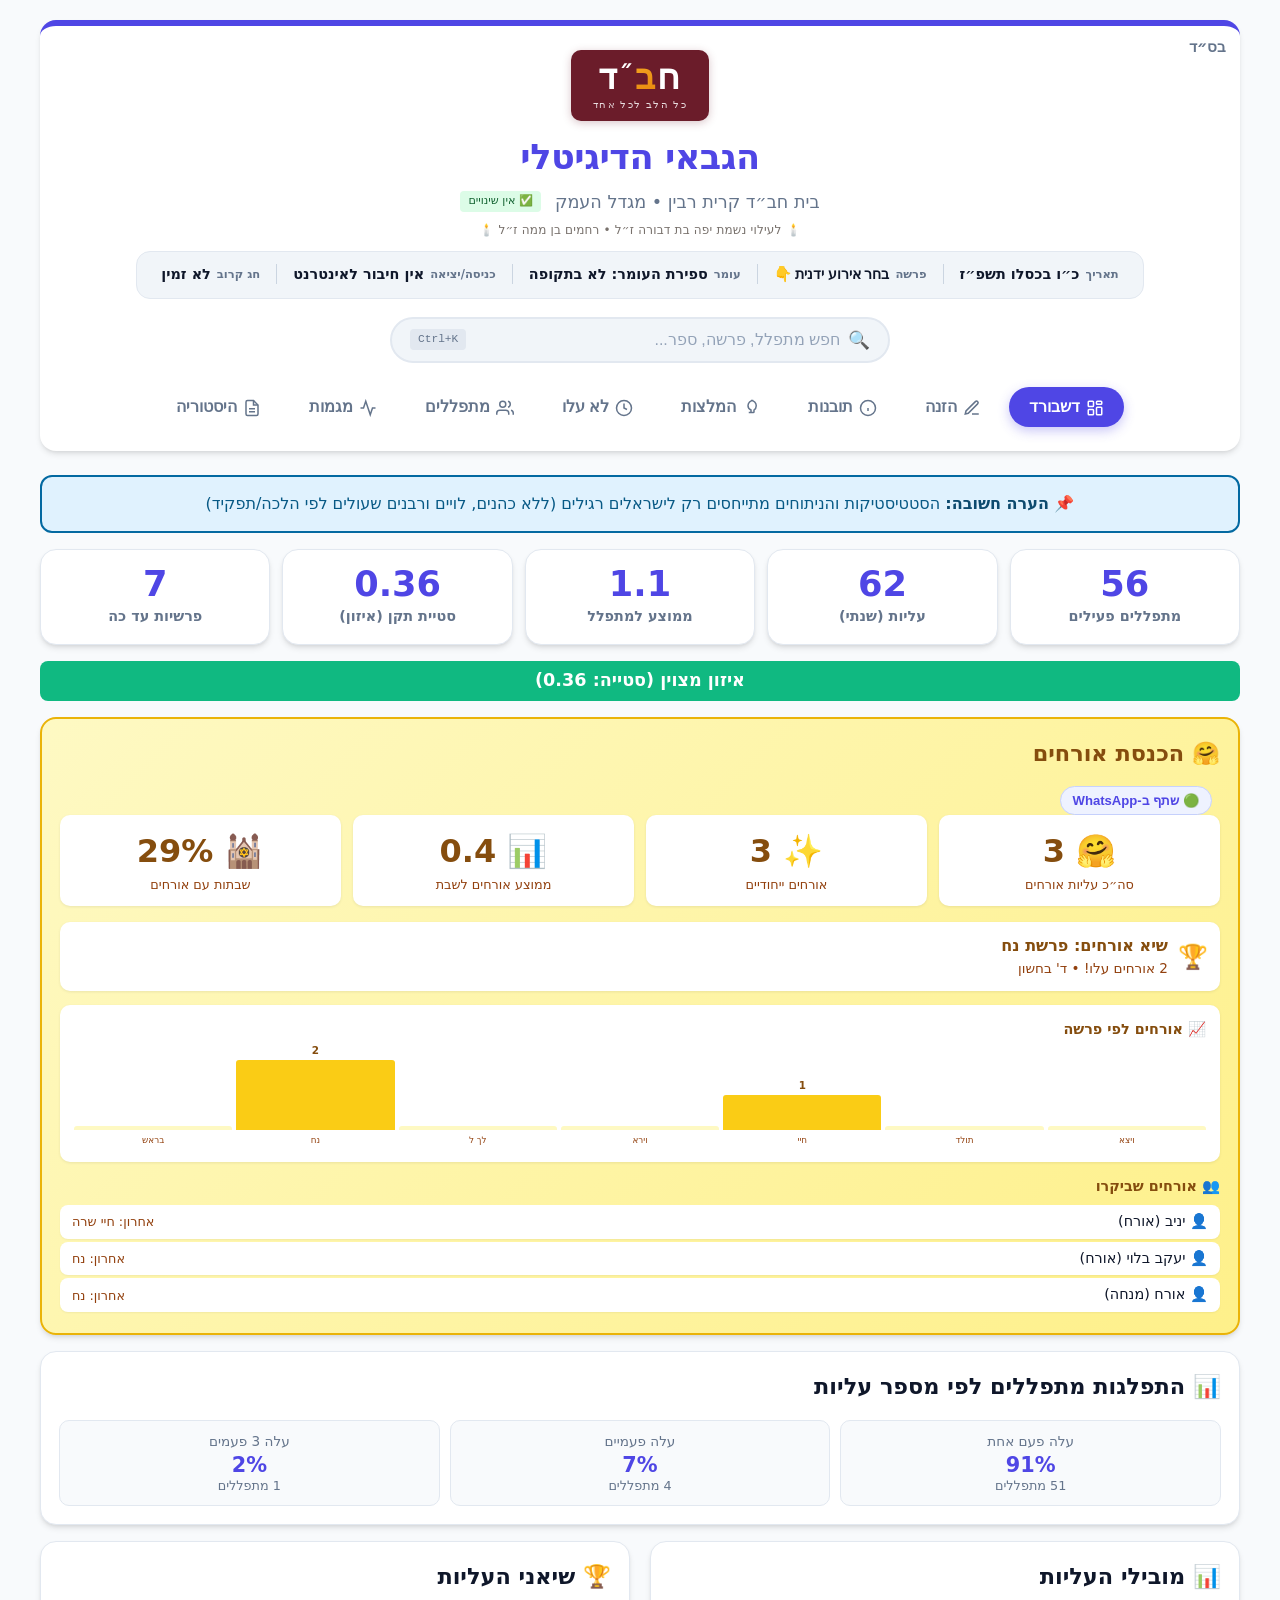
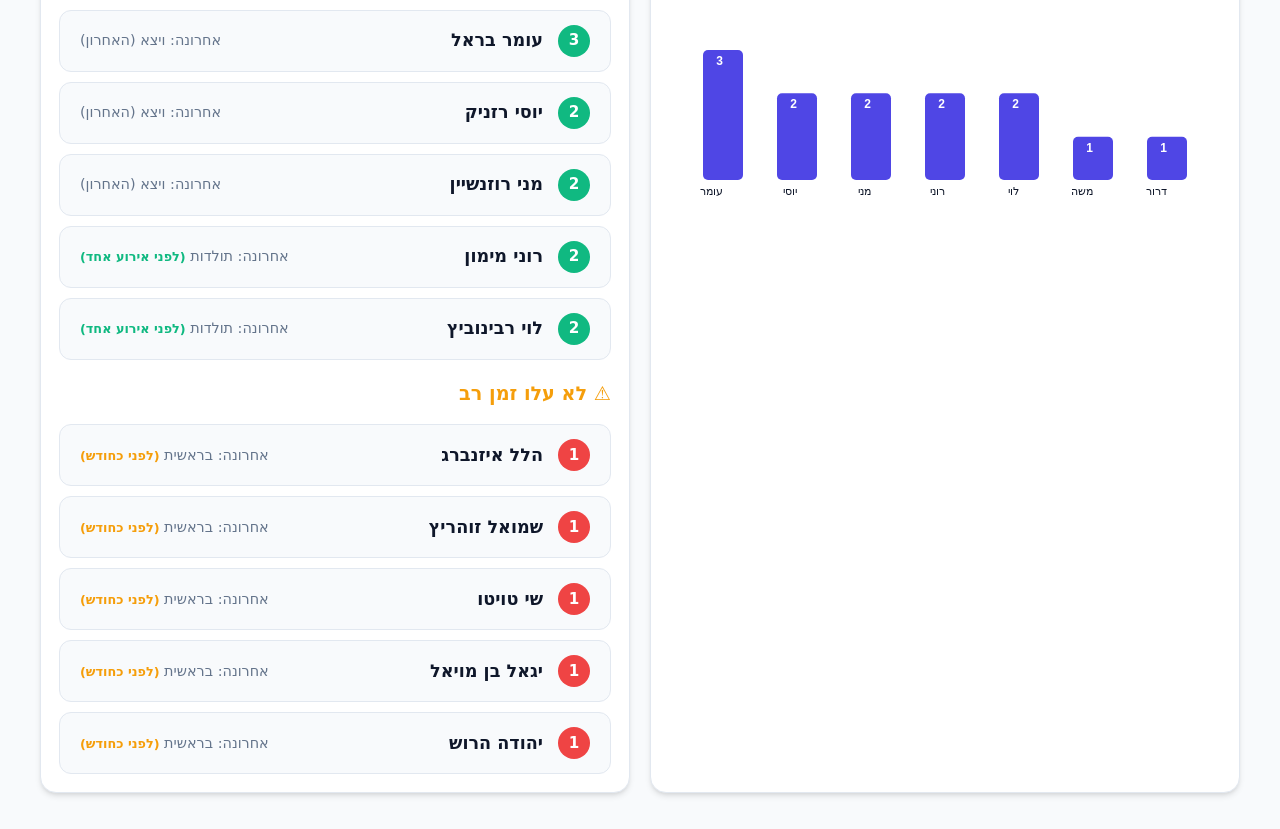
==== Aliyot-Pro-CHABAD_Pro_DIGI_cloudflare_ready.html @ 84e54858 "fix: wrong event type inference defaulting to yom_tov inferEventTypeFromLabel() was returning 'yom_t" ====
<!DOCTYPE html>
<html lang="he" dir="rtl">
<head>
  <meta charset="UTF-8">
  <meta name="viewport" content="width=device-width, initial-scale=1.0">
  <title>הגבאי הדיגיטלי AI - המערכת המלאה</title>
  <style>
    /* =========================================
       1. עיצוב מתקדם (CSS Variables)
       ========================================= */
    :root {
      --primary: #4f46e5;
      --primary-hover: #4338ca;
      --bg-body: #f8fafc;
      --bg-card: #ffffff;
      --text-main: #0f172a;
      --text-muted: #64748b;
      --border: #e2e8f0;
      --shadow: 0 4px 6px -1px rgb(0 0 0 / 0.1), 0 2px 4px -2px rgb(0 0 0 / 0.1);
      --radius: 16px;
      --success: #10b981;
      --warning: #f59e0b;
      --danger: #ef4444;
    }
    * { margin: 0; padding: 0; box-sizing: border-box; }
    body {
      font-family: 'Segoe UI', system-ui, -apple-system, sans-serif;
      background: var(--bg-body);
      color: var(--text-main);
      padding: 20px;
      line-height: 1.5;
    }
    .container { max-width: 1200px; margin: 0 auto; }
    /* Chabad Logo */
    .chabad-logo {
      display: inline-flex;
      flex-direction: column;
      align-items: center;
      background: #6b1c2a;
      padding: 10px 22px 8px;
      border-radius: 10px;
      margin-bottom: 10px;
      position: relative;
      box-shadow: 0 2px 8px rgba(107,28,42,0.25);
    }
    .chabad-text {
      font-family: 'Frank Ruhl Libre', 'David', 'SBL Hebrew', serif;
      font-size: 2.2rem;
      font-weight: 900;
      line-height: 1;
      letter-spacing: 2px;
      color: white;
      display: flex;
      align-items: baseline;
    }
    .chabad-bet {
      background: linear-gradient(160deg, #f5a623 0%, #e8880c 100%);
      -webkit-background-clip: text;
      -webkit-text-fill-color: transparent;
      background-clip: text;
    }
    .chabad-quote {
      font-size: 1.2rem;
      color: white;
      margin: 0 1px;
      align-self: flex-start;
      position: relative;
      top: -2px;
    }
    .chabad-slogan {
      font-family: 'Frank Ruhl Libre', 'David', 'SBL Hebrew', serif;
      font-size: 0.65rem;
      color: rgba(255,255,255,0.85);
      letter-spacing: 1.5px;
      margin-top: 2px;
    }
    /* Header */
    header {
      background: var(--bg-card);
      border-radius: var(--radius);
      padding: 24px;
      margin-bottom: 24px;
      box-shadow: var(--shadow);
      border-top: 6px solid var(--primary);
      text-align: center;
    }
    .brand-title {
      font-size: 2.2rem;
      font-weight: 800;
      color: var(--primary);
      margin-bottom: 5px;
      letter-spacing: -0.5px;
    }
    .brand-subtitle {
      color: var(--text-muted);
      font-size: 1.1rem;
      display: flex;
      align-items: center;
      justify-content: center;
      gap: 8px;
    }
    .ai-badge {
      background: linear-gradient(135deg, #667eea 0%, #764ba2 100%);
      color: white;
      padding: 4px 12px;
      border-radius: 20px;
      font-size: 0.85rem;
      font-weight: 600;
      display: inline-flex;
      align-items: center;
      gap: 4px;
    }
    /* Zmanim Bar */
    .zmanim-bar {
      display: inline-flex;
      flex-wrap: wrap;
      justify-content: center;
      gap: 16px;
      background: #f1f5f9;
      padding: 12px 24px;
      border-radius: 14px;
      border: 1px solid var(--border);
      font-weight: 600;
      margin-top: 12px;
      font-size: 0.9rem;
    }
    .zman-item { display: flex; align-items: center; gap: 6px; }
    .zman-label { color: var(--text-muted); font-size: 0.72rem; font-weight: 700; }
    .zman-sep { width: 1px; height: 20px; background: #cbd5e1; flex-shrink: 0; }
    /* Navigation Tabs */
    .tabs {
      display: flex;
      justify-content: center;
      gap: 8px;
      margin-top: 24px;
      flex-wrap: wrap;
      role: "tablist";
    }
    .tab-btn {
      background: transparent;
      border: none;
      padding: 10px 20px;
      border-radius: 50px;
      font-size: 1rem;
      font-weight: 600;
      color: var(--text-muted);
      cursor: pointer;
      transition: all 0.2s;
    }
    .tab-icon-svg { width: 18px; height: 18px; display: inline-block; vertical-align: middle; margin-left: 6px; stroke: currentColor; }
    .tab-label { }
    .tab-btn:hover, .tab-btn:focus { background: #eef2ff; color: var(--primary); outline: none; }
    .tab-btn[aria-selected="true"] {
      background: var(--primary);
      color: white;
      box-shadow: 0 4px 12px rgba(79, 70, 229, 0.3);
    }
    .tab-share-btn {
      margin-right: 8px;
      background: #eef2ff;
      color: var(--primary);
      border: 1px solid #c7d2fe;
      border-radius: 999px;
      padding: 6px 12px;
      font-size: 0.82rem;
      font-weight: 700;
      cursor: pointer;
      transition: all 0.2s;
      white-space: nowrap;
    }
    .tab-share-btn:hover { background: #dbeafe; border-color: #93c5fd; }
    /* Main Content Area */
    .tab-panel { display: none; animation: fadeIn 0.3s ease-out; }
    .tab-panel.active { display: block; }
    .card {
      background: var(--bg-card);
      border-radius: var(--radius);
      padding: 18px;             /* קומפקטי יותר */
      box-shadow: var(--shadow);
      margin-bottom: 16px;       /* פחות רווח */
      border: 1px solid var(--border);
    }
    h2 { font-size: 1.4rem; margin-bottom: 16px; color: var(--text-main); display: flex; align-items: center; gap: 10px; }
    /* Member List Styling */
    .member-list { display: flex; flex-direction: column; gap: 10px; }
    .member-item {
      display: flex;
      justify-content: space-between;
      align-items: center;
      padding: 14px 20px;
      background: #f8fafc;
      border-radius: 12px;
      border: 1px solid var(--border);
      transition: transform 0.2s;
    }
    .member-item:hover { transform: translateX(-2px); border-color: #cbd5e1; }
    .member-right { display: flex; align-items: center; gap: 15px; }
    .member-name { font-weight: 700; font-size: 1.1rem; }
    .badge-circle {
      width: 32px; height: 32px;
      border-radius: 50%;
      display: flex; align-items: center; justify-content: center;
      color: white; font-weight: bold; font-size: 0.95rem;
      flex-shrink: 0;
    }
    .bg-green { background: var(--success); }
    .bg-orange { background: var(--warning); }
    .bg-red { background: var(--danger); }
    .member-left { font-size: 0.9rem; color: var(--text-muted); display: flex; gap: 10px; align-items: center; }
    /* Stats Grid */
    .stats-grid {
      display: grid;
      grid-template-columns: repeat(auto-fit, minmax(200px, 1fr));
      gap: 12px;                 /* קטן יותר */
      margin-bottom: 16px;       /* קטן יותר */
    }
    .stat-box { background: white; padding: 16px; border-radius: var(--radius); text-align: center; border: 1px solid var(--border); box-shadow: var(--shadow); }
    .stat-number { font-size: 2.2rem; font-weight: 800; color: var(--primary); line-height: 1; margin-bottom: 5px; }
    .stat-label { color: var(--text-muted); font-weight: 600; font-size: 0.9rem; }
    /* Balance Bar */
    .balance-bar {
      height: 40px;
      border-radius: 8px;
      display: flex;
      align-items: center;
      justify-content: center;
      font-weight: bold;
      font-size: 1.1rem;
      color: white;
      margin-bottom: 16px;
    }
    .balance-good { background: var(--success); }
    .balance-medium { background: var(--warning); }
    .balance-bad { background: var(--danger); }

    /* התפלגות מספר עליות */
    .distribution-row {
      display: flex;
      gap: 10px;
      flex-wrap: wrap;
      justify-content: space-between;
    }
    .dist-item {
      flex: 1 1 120px;
      min-width: 120px;
      background: #f8fafc;
      border-radius: 10px;
      border: 1px solid var(--border);
      padding: 10px 12px;
      text-align: center;
    }
    .dist-label {
      font-size: 0.85rem;
      color: var(--text-muted);
      margin-bottom: 4px;
    }
    .dist-value {
      font-size: 1.3rem;
      font-weight: 800;
      color: var(--primary);
      line-height: 1;
    }
    .dist-percent {
      font-size: 0.8rem;
      color: var(--text-muted);
    }

    /* AI Insights Card */
    .insights-card {
      background: linear-gradient(135deg, #f0f9ff 0%, #e0f2fe 100%);
      border: 2px solid #0ea5e9;
      border-radius: var(--radius);
      padding: 20px;
      margin-bottom: 20px;
    }
    .insights-card h3 {
      color: #0c4a6e;
      font-size: 1.2rem;
      margin-bottom: 15px;
      display: flex;
      align-items: center;
      gap: 8px;
    }
    .insight-item {
      background: white;
      padding: 12px 16px;
      border-radius: 8px;
      margin-bottom: 10px;
      border-right: 4px solid #0ea5e9;
      font-size: 0.95rem;
      line-height: 1.6;
    }
    .insight-item strong {
      color: var(--primary);
    }
    .book-stats {
      display: grid;
      grid-template-columns: repeat(auto-fit, minmax(200px, 1fr));
      gap: 12px;
      margin-top: 15px;
    }
    .book-item {
      background: white;
      padding: 12px;
      border-radius: 8px;
      border-right: 3px solid var(--primary);
    }
    .book-name {
      font-weight: 700;
      color: var(--primary);
      margin-bottom: 5px;
    }
    /* Chart Canvas */
    .chart-container {
      width: 100%;
      height: 200px;             /* היה 250px */
      position: relative;
      margin-top: 10px;          /* היה 20px */
    }
    canvas { width: 100% !important; height: 100% !important; }
    /* Forms & Buttons */
    .form-group { margin-bottom: 16px; }
    .form-control { width: 100%; padding: 12px; border: 2px solid var(--border); border-radius: 12px; font-size: 1rem; transition: border-color 0.2s; }
    .form-control:focus { outline: none; border-color: var(--primary); }

    /* שורה של עליות – שם העולה + הערה + כפתור מחיקה */
    .aliyah-row {
      display: flex;
      gap: 10px;
      align-items: center;
      margin-bottom: 10px;
    }
    .aliyah-row .form-control {
      width: auto;
    }
    .aliyah-row input[name="aliyahName"] {
      flex: 1 1 auto;
    }
    .aliyah-row input[name="aliyahNote"] {
      flex: 0 0 35%;
      max-width: 35%;
    }
    .aliyah-row .btn-danger {
      flex: 0 0 auto;
      white-space: nowrap;
    }
    .aliyah-row .sale-toggle {
      flex: 0 0 auto;
      padding: 4px 10px;
      border-radius: 8px;
      border: 1px solid #d1d5db;
      background: #f9fafb;
      color: #6b7280;
      font-size: 0.8rem;
      font-weight: 600;
      cursor: pointer;
      transition: all 0.15s;
      white-space: nowrap;
    }
    .aliyah-row .sale-toggle:hover {
      border-color: #f59e0b;
    }
    .aliyah-row .sale-toggle.active {
      background: #fef3c7;
      border-color: #f59e0b;
      color: #92400e;
      font-weight: 800;
    }

    /* קבוצות סינון/מיון – label + select באותה שורה */
    .filter-inline {
      display: flex;
      gap: 10px;
      align-items: center;
      flex-wrap: wrap;
    }
    .filter-inline .form-control {
      width: auto;
    }
    textarea.form-control { resize: vertical; min-height: 100px; font-family: monospace; }
    .btn { padding: 12px 24px; border-radius: 12px; border: none; font-weight: 600; cursor: pointer; font-size: 1rem; transition: filter 0.2s; display: inline-flex; align-items: center; gap: 8px; justify-content: center;}
    .btn:hover { filter: brightness(0.95); }
    .btn-primary { background: var(--primary); color: white; }
    .btn-secondary { background: #e2e8f0; color: #333; }
    .btn-success { background: #10b981; color: white; }
    .btn-danger { background: #ef4444; color: white; }
    .btn-icon-small { background: none; border: none; cursor: pointer; font-size: 1.1rem; opacity: 0.6; padding: 4px; }
    .btn-icon-small:hover { opacity: 1; transform: scale(1.1); }
    .attendance-btn { padding: 2px 8px; border-radius: 8px; border: 1px solid #e2e8f0; cursor: pointer; font-size: 0.75rem; font-weight: 600; transition: all 0.2s; }
    .att-active { background: #dcfce7; color: #166534; border-color: #86efac; }
    .att-occasional { background: #fef9c3; color: #854d0e; border-color: #fde047; }
    .att-inactive { background: #fee2e2; color: #991b1b; border-color: #fca5a5; }
    .shabbat-preview { background: linear-gradient(135deg, #eff6ff, #f5f3ff); border: 2px solid var(--primary); border-radius: 16px; padding: 20px; margin-bottom: 20px; }
    .shabbat-slot { display: flex; justify-content: space-between; align-items: center; padding: 10px 14px; margin: 6px 0; background: white; border-radius: 10px; border: 1px solid #e2e8f0; }
    .shabbat-slot:hover { border-color: var(--primary); }
    .slot-label { font-weight: 700; color: var(--primary); min-width: 70px; }
    .slot-name { flex: 1; margin: 0 12px; font-size: 1rem; }
    .slot-actions { display: flex; gap: 6px; }
    /* Layout Helpers */
    .grid-2 { display: grid; grid-template-columns: repeat(auto-fit, minmax(450px, 1fr)); gap: 20px; }
    .hidden { display: none; }
    @keyframes fadeIn { from { opacity: 0; transform: translateY(5px); } to { opacity: 1; transform: translateY(0); } }
    /* Tablet + Mobile */
    @media (max-width: 900px) {
      body { padding: 12px; }
      .container { max-width: 100%; }
      header { padding: 16px; margin-bottom: 14px; }
      .brand-title { font-size: 1.6rem; line-height: 1.2; }
      .brand-subtitle { font-size: 0.95rem; }
      .zmanim-bar { gap: 10px; padding: 10px 12px; border-radius: 14px; width: 100%; }
      .card { padding: 14px; margin-bottom: 12px; border-radius: 14px; }
      h2 { font-size: 1.15rem; gap: 6px; margin-bottom: 10px; }
      .grid-2 { grid-template-columns: 1fr; gap: 12px; }
      .book-stats { grid-template-columns: 1fr; }
      .stats-grid { grid-template-columns: repeat(2, minmax(0, 1fr)); gap: 8px; }
      .stat-box { padding: 10px 8px; border-radius: 12px; }
      .stat-number { font-size: 1.45rem; }
      .stat-label { font-size: 0.75rem; }
      .balance-bar { font-size: 0.95rem; min-height: 36px; height: auto; padding: 8px; }
      .profile-body { flex-direction: column; }
      .profile-sidebar { min-width: 100%; }
      .chart-container { height: 170px; }
    }

    /* Mobile */
    @media (max-width: 600px) {
      /* ---- Body: make room for bottom nav ---- */
      body { padding: 8px 8px 72px 8px; }

      /* ---- Header: compact ---- */
      header { padding: 12px; margin-bottom: 10px; border-top-width: 4px; }
      .chabad-logo { padding: 7px 16px 6px; margin-bottom: 6px; border-radius: 8px; }
      .chabad-text { font-size: 1.6rem; }
      .chabad-quote { font-size: 0.9rem; }
      .chabad-slogan { font-size: 0.55rem; }
      .brand-title { font-size: 1.15rem; margin-bottom: 2px; }
      .brand-subtitle { font-size: 0.8rem; flex-wrap: wrap; gap: 4px; }

      /* ---- Zmanim: wrap into mini-cards ---- */
      .zmanim-bar {
        display: flex;
        flex-wrap: wrap;
        justify-content: center;
        gap: 6px;
        padding: 8px;
        border-radius: 10px;
        font-size: 0.8rem;
        margin-top: 8px;
        width: 100%;
      }
      .zman-item {
        flex-direction: column;
        gap: 1px;
        align-items: center;
        background: white;
        border: 1px solid var(--border);
        border-radius: 8px;
        padding: 5px 10px;
        min-width: calc(33% - 6px);
        text-align: center;
      }
      .zman-label { font-size: 0.6rem; color: var(--primary); font-weight: 800; }
      .zman-sep { display: none; }

      /* ---- Global search: full width ---- */
      .global-search-wrapper { max-width: 100%; margin-top: 10px; }
      .global-search-kbd { display: none; }

      /* ---- Tabs: fixed bottom nav bar ---- */
      .tabs {
        position: fixed;
        bottom: 0;
        left: 0;
        right: 0;
        z-index: 999;
        background: var(--bg-card);
        border-top: 1px solid var(--border);
        box-shadow: 0 -2px 10px rgba(0,0,0,0.08);
        margin: 0;
        padding: 4px 2px env(safe-area-inset-bottom, 4px);
        border-radius: 0;
        display: flex;
        justify-content: space-around;
        gap: 0;
        overflow-x: auto;
        overflow-y: hidden;
        flex-wrap: nowrap;
        scrollbar-width: none;
        -ms-overflow-style: none;
      }
      .tabs::-webkit-scrollbar { display: none; }
      .tab-btn {
        flex: 1 0 0;
        min-width: 0;
        padding: 4px 2px 6px;
        font-size: inherit;
        border-radius: 0;
        display: flex;
        flex-direction: column;
        align-items: center;
        gap: 1px;
        white-space: nowrap;
        min-height: 52px;
        justify-content: center;
        line-height: 1.1;
      }
      .tab-icon-svg { width: 22px; height: 22px; margin: 0 0 2px 0; }
      .tab-label { font-size: 0.58rem; font-weight: 700; }
      .tab-btn[aria-selected="true"] {
        background: #6b1c2a;
        color: white;
        border-radius: 8px;
      }
      .tab-btn[aria-selected="true"] .tab-icon-svg { stroke: white; }

      /* ---- Cards ---- */
      .card { padding: 12px; margin-bottom: 10px; border-radius: 12px; }
      h2 { font-size: 1.05rem; }

      /* ---- Stats grid: clean 2-col ---- */
      .stats-grid { grid-template-columns: repeat(2, 1fr); gap: 6px; margin-bottom: 10px; }
      .stat-box { padding: 8px 6px; border-radius: 10px; }
      .stat-number { font-size: 1.3rem; }
      .stat-label { font-size: 0.7rem; }

      /* ---- Balance bar ---- */
      .balance-bar { font-size: 0.85rem; min-height: 32px; padding: 6px 8px; margin-bottom: 10px; }

      /* ---- Member items: stack ---- */
      .member-item {
        flex-direction: column;
        align-items: flex-start;
        gap: 8px;
        padding: 10px 12px;
      }
      .member-right, .member-left { width: 100%; gap: 8px; }
      .member-left { flex-wrap: wrap; }
      .member-name { font-size: 0.95rem; }

      /* ---- Buttons: touch-friendly ---- */
      .btn { min-height: 44px; padding: 10px 14px; font-size: 0.92rem; }
      .tab-share-btn {
        width: 100%;
        margin: 0 0 10px 0;
        min-height: 44px;
        font-size: 0.9rem;
      }

      /* ---- Entry form: stacked ---- */
      .aliyah-row {
        flex-wrap: wrap;
        gap: 6px;
      }
      .aliyah-row input[name="aliyahName"] { flex: 1 1 100%; }
      .aliyah-row input[name="aliyahNote"] { flex: 1 1 55%; max-width: none; }
      .aliyah-row .sale-toggle { flex: 0 0 auto; min-height: 38px; font-size: 0.78rem; }
      .aliyah-row .btn-danger { flex: 0 0 auto; min-height: 38px; }

      /* ---- Distribution ---- */
      .distribution-row { gap: 8px; }
      .dist-item { min-width: calc(50% - 4px); padding: 8px 9px; }

      /* ---- Insights ---- */
      .insights-card { padding: 12px; }
      .insight-item { font-size: 0.88rem; padding: 10px; }

      /* ---- Filters ---- */
      .filter-inline .form-control { width: 100%; }

      /* ---- Shabbat slots ---- */
      .shabbat-slot { flex-wrap: wrap; gap: 6px; align-items: flex-start; }
      .slot-label { min-width: 0; }
      .slot-name { margin: 0; width: 100%; }
      .slot-actions { width: 100%; justify-content: flex-end; }

      /* ---- Chart ---- */
      .chart-container { height: 150px; }

      /* ---- Profile overlay ---- */
      .profile-overlay { padding: 4px; }
      .profile-card { max-height: 95vh; border-radius: 14px 14px 0 0; }
      .profile-header { padding: 14px; border-radius: 14px 14px 0 0; }
      .profile-name { font-size: 1.15rem; }
      .profile-close { top: 10px; left: 10px; width: 36px; height: 36px; }

      /* ---- Long absent action buttons ---- */
      .la-actions-wrap { width: 100%; }
      .la-actions-wrap .btn { width: auto; }
    }

    /* =========================================
       Profile Card Modal
       ========================================= */
    .profile-overlay {
      position: fixed; inset: 0; background: rgba(0,0,0,0.5);
      z-index: 1000; display: flex; align-items: center; justify-content: center;
      padding: 20px; animation: fadeIn 0.2s ease-out;
      backdrop-filter: blur(3px);
    }
    .profile-card {
      background: var(--bg-card); border-radius: 20px; width: 100%; max-width: 700px;
      max-height: 85vh; overflow-y: auto; box-shadow: 0 25px 50px -12px rgba(0,0,0,0.25);
      animation: profileSlideIn 0.3s ease-out;
    }
    @keyframes profileSlideIn { from { opacity:0; transform:translateY(20px) scale(0.97); } to { opacity:1; transform:translateY(0) scale(1); } }
    .profile-header {
      background: linear-gradient(135deg, #4f46e5, #7c3aed);
      padding: 24px; border-radius: 20px 20px 0 0; color: white; text-align: center; position: relative;
    }
    .profile-avatar {
      width: 64px; height: 64px; border-radius: 50%; background: rgba(255,255,255,0.2);
      display: flex; align-items: center; justify-content: center;
      font-size: 1.8rem; font-weight: 800; margin: 0 auto 10px;
      border: 3px solid rgba(255,255,255,0.4);
    }
    .profile-name { font-size: 1.5rem; font-weight: 800; margin-bottom: 4px; }
    .profile-role { background: rgba(255,255,255,0.2); padding: 3px 14px; border-radius: 20px; font-size: 0.85rem; display: inline-block; }
    .profile-close {
      position: absolute; top: 14px; left: 14px; background: rgba(255,255,255,0.2);
      border: none; color: white; width: 32px; height: 32px; border-radius: 50%;
      cursor: pointer; font-size: 1.2rem; display: flex; align-items: center; justify-content: center;
    }
    .profile-close:hover { background: rgba(255,255,255,0.35); }
    .profile-body { display: flex; gap: 16px; padding: 20px; }
    .profile-sidebar { min-width: 200px; display: flex; flex-direction: column; gap: 10px; }
    .profile-main { flex: 1; display: flex; flex-direction: column; gap: 16px; }
    .profile-stat {
      background: #f8fafc; border-radius: 12px; padding: 12px 16px; text-align: center;
      border: 1px solid var(--border);
    }
    .profile-stat-num { font-size: 1.6rem; font-weight: 800; color: var(--primary); line-height: 1; }
    .profile-stat-label { font-size: 0.8rem; color: var(--text-muted); font-weight: 600; margin-top: 2px; }
    .profile-section { background: #f8fafc; border-radius: 12px; padding: 14px; border: 1px solid var(--border); }
    .profile-section-title { font-weight: 700; font-size: 0.95rem; margin-bottom: 10px; display: flex; align-items: center; gap: 6px; }
    .timeline-item {
      display: flex; align-items: center; gap: 10px; padding: 6px 0;
      border-bottom: 1px solid #eee; font-size: 0.9rem;
    }
    .timeline-item:last-child { border-bottom: none; }
    .timeline-dot {
      width: 10px; height: 10px; border-radius: 50%; flex-shrink: 0;
    }
    .timeline-parsha { font-weight: 600; flex:1; }
    .timeline-date { color: var(--text-muted); font-size: 0.8rem; }
    .timeline-type { background: #e0f2fe; color: #0369a1; padding: 1px 8px; border-radius: 4px; font-size: 0.75rem; }
    .profile-tags { display: flex; flex-wrap: wrap; gap: 6px; }
    .profile-tag {
      background: #ede9fe; color: #5b21b6; padding: 3px 10px; border-radius: 6px;
      font-size: 0.8rem; font-weight: 600;
    }
    .profile-tag-add {
      background: #f1f5f9; color: var(--text-muted); padding: 3px 10px; border-radius: 6px;
      font-size: 0.8rem; cursor: pointer; border: 1px dashed #cbd5e1;
    }
    .profile-tag-add:hover { background: #e2e8f0; }
    .profile-notes {
      width: 100%; border: 1px solid var(--border); border-radius: 8px; padding: 10px;
      font-size: 0.9rem; min-height: 60px; resize: vertical; font-family: inherit;
    }
    .profile-notes:focus { outline: none; border-color: var(--primary); }
    .profile-actions { padding: 0 20px 20px; display: flex; gap: 8px; flex-wrap: wrap; }
    .profile-fairness-bar {
      height: 8px; border-radius: 4px; background: #e2e8f0; overflow: hidden; margin-top: 6px;
    }
    .profile-fairness-fill { height: 100%; border-radius: 4px; transition: width 0.5s ease; }
    .clickable-name { cursor: pointer; transition: color 0.15s; }
    .clickable-name:hover { color: var(--primary); text-decoration: underline; }

    /* =========================================
       Trends / Heatmap
       ========================================= */
    .heatmap-table { border-collapse: collapse; font-size: 0.7rem; direction: rtl; }
    .heatmap-table th, .heatmap-table td { padding: 3px 5px; text-align: center; white-space: nowrap; }
    .heatmap-table th { position: sticky; top: 0; background: white; font-weight: 600; z-index: 1; }
    .heatmap-table th.name-col { position: sticky; right: 0; background: white; z-index: 2; text-align: right; }
    .heatmap-table td.name-col { position: sticky; right: 0; background: white; z-index: 1; text-align: right; font-weight: 600; font-size: 0.75rem; }
    .hm-cell { width: 24px; height: 24px; border-radius: 4px; display: inline-block; }
    .alert-item { background: white; padding: 12px 16px; border-radius: 10px; margin-bottom: 8px; border-right: 4px solid; display: flex; align-items: center; gap: 10px; }
    .alert-warn { border-color: #f59e0b; background: #fffbeb; }
    .alert-info { border-color: #3b82f6; background: #eff6ff; }
    .alert-good { border-color: #10b981; background: #ecfdf5; }
    .alert-danger { border-color: #ef4444; background: #fef2f2; }
    .streak-item { display: flex; justify-content: space-between; align-items: center; padding: 8px 14px; margin-bottom: 6px; background: #fff7ed; border-radius: 8px; border: 1px solid #fed7aa; }

    /* =========================================
       Global Search
       ========================================= */
    .global-search-wrapper { position: relative; max-width: 500px; margin: 18px auto 0; }
    .global-search-box {
      display: flex; align-items: center; background: #f1f5f9;
      border: 2px solid var(--border); border-radius: 50px; padding: 8px 18px;
      transition: all 0.2s; gap: 8px;
    }
    .global-search-box:focus-within { border-color: var(--primary); background: white; box-shadow: 0 0 0 3px rgba(79,70,229,0.1); }
    .global-search-icon { font-size: 1.1rem; flex-shrink: 0; }
    .global-search-input {
      border: none; background: transparent; flex: 1; font-size: 1rem;
      outline: none; color: var(--text-main); min-width: 0;
    }
    .global-search-input::placeholder { color: #94a3b8; }
    .global-search-kbd {
      background: #e2e8f0; color: #64748b; padding: 2px 8px; border-radius: 4px;
      font-size: 0.7rem; font-family: monospace; flex-shrink: 0;
    }
    .global-search-clear {
      background: none; border: none; cursor: pointer; font-size: 1rem; color: #94a3b8;
      padding: 2px 6px; flex-shrink: 0;
    }
    .global-search-clear:hover { color: var(--text-main); }
    .global-search-results {
      position: absolute; top: calc(100% + 6px); right: 0; left: 0;
      background: white; border-radius: 16px; box-shadow: 0 20px 40px rgba(0,0,0,0.15);
      border: 1px solid var(--border); max-height: 400px; overflow-y: auto; z-index: 500;
      padding: 8px;
    }
    .gsr-category { padding: 4px 12px; font-size: 0.75rem; font-weight: 700; color: var(--text-muted); text-transform: uppercase; letter-spacing: 0.5px; }
    .gsr-item {
      display: flex; align-items: center; gap: 10px; padding: 10px 14px;
      border-radius: 10px; cursor: pointer; transition: background 0.15s;
    }
    .gsr-item:hover, .gsr-item.gsr-active { background: #f1f5f9; }
    .gsr-icon { font-size: 1.2rem; flex-shrink: 0; width: 28px; text-align: center; }
    .gsr-text { flex: 1; font-size: 0.95rem; font-weight: 500; }
    .gsr-sub { font-size: 0.8rem; color: var(--text-muted); }
    .gsr-badge { background: #e0f2fe; color: #0369a1; padding: 2px 8px; border-radius: 4px; font-size: 0.75rem; font-weight: 600; }
    .gsr-empty { text-align: center; padding: 20px; color: var(--text-muted); font-size: 0.9rem; }

    /* =========================================
       Backup Indicator
       ========================================= */
    .backup-indicator {
      display: inline-flex; align-items: center; gap: 4px;
      font-size: 0.7rem; padding: 2px 8px; border-radius: 4px;
      margin-right: 6px; cursor: pointer; transition: all 0.3s;
    }
    .backup-saved { background: #dcfce7; color: #166534; }
    .backup-unsaved { background: #fef2f2; color: #991b1b; animation: backupPulse 2s ease-in-out infinite; }
    @keyframes backupPulse { 0%, 100% { opacity: 1; } 50% { opacity: 0.6; } }
  </style>
</head>
<body>
  <div class="container">
    <header style="position:relative;">
      <div style="position:absolute; top:10px; right:14px; font-family:'SBL Hebrew','David',serif; font-size:0.95rem; font-weight:700; color:var(--text-muted);">בס״ד</div>
      <div class="chabad-logo" aria-label="חב״ד — כל הלב לכל אחד">
        <span class="chabad-text"><span class="chabad-het">ח</span><span class="chabad-bet">ב</span><span class="chabad-quote">״</span><span class="chabad-dalet">ד</span></span>
        <span class="chabad-slogan">כל הלב לכל אחד</span>
      </div>
      <div class="brand-title">הגבאי הדיגיטלי</div>
      <div class="brand-subtitle">
        בית חב״ד קרית רבין • מגדל העמק
        <span id="backupIndicator" class="backup-indicator" title="סטטוס גיבוי"></span>
      </div>
      <div style="margin-top:6px; font-size:0.75rem; color:#78716c; font-weight:500; letter-spacing:0.2px;">
        🕯️ לעילוי נשמת יפה בת דבורה ז״ל • רחמים בן ממה ז״ל 🕯️
      </div>
      <div class="zmanim-bar" aria-label="זמני היום">
        <div class="zman-item">
          <span class="zman-label">תאריך</span>
          <span id="hebrewDate">טוען...</span>
        </div>
        <div class="zman-sep" aria-hidden="true"></div>
        <div class="zman-item">
          <span class="zman-label">פרשה</span>
          <span id="parshaName" style="font-family:'SBL Hebrew','David',serif;">טוען...</span>
        </div>
        <div class="zman-sep" aria-hidden="true"></div>
        <div class="zman-item">
          <span class="zman-label">עומר</span>
          <span id="omerCount">טוען...</span>
        </div>
        <div class="zman-sep" aria-hidden="true"></div>
        <div class="zman-item">
          <span class="zman-label">כניסה/יציאה</span>
          <span id="shabbatTimes">טוען...</span>
        </div>
        <div class="zman-sep" aria-hidden="true"></div>
        <div class="zman-item">
          <span class="zman-label">חג קרוב</span>
          <span id="nextHoliday">טוען...</span>
        </div>
      </div>
      <!-- Global Search -->
      <div class="global-search-wrapper">
        <div class="global-search-box">
          <span class="global-search-icon">🔍</span>
          <input type="text" id="globalSearch" class="global-search-input" placeholder="חפש מתפלל, פרשה, ספר..."
                 oninput="onGlobalSearch()" onfocus="onGlobalSearch()" autocomplete="off">
          <kbd class="global-search-kbd" id="searchKbd">Ctrl+K</kbd>
          <button class="global-search-clear" id="globalSearchClear" onclick="clearGlobalSearch()" style="display:none;">✕</button>
        </div>
        <div class="global-search-results" id="globalSearchResults" style="display:none;"></div>
      </div>
      <div class="tabs" role="tablist">
        <button class="tab-btn" role="tab" aria-selected="true" tabindex="0" onclick="switchTab('dashboard')"><svg class="tab-icon-svg" viewBox="0 0 24 24" fill="none" stroke="currentColor" stroke-width="2"><rect x="3" y="3" width="7" height="7" rx="1"/><rect x="14" y="3" width="7" height="4" rx="1"/><rect x="3" y="14" width="7" height="7" rx="1"/><rect x="14" y="11" width="7" height="10" rx="1"/></svg><span class="tab-label">דשבורד</span></button>
        <button class="tab-btn" role="tab" aria-selected="false" tabindex="-1" onclick="switchTab('entry')"><svg class="tab-icon-svg" viewBox="0 0 24 24" fill="none" stroke="currentColor" stroke-width="2"><path d="M12 20h9"/><path d="M16.5 3.5a2.12 2.12 0 013 3L7 19l-4 1 1-4z"/></svg><span class="tab-label">הזנה</span></button>
        <button class="tab-btn" role="tab" aria-selected="false" tabindex="-1" onclick="switchTab('insights')"><svg class="tab-icon-svg" viewBox="0 0 24 24" fill="none" stroke="currentColor" stroke-width="2"><circle cx="12" cy="12" r="10"/><path d="M12 16v-4m0-4h.01"/></svg><span class="tab-label">תובנות</span></button>
        <button class="tab-btn" role="tab" aria-selected="false" tabindex="-1" onclick="switchTab('recommendations')"><svg class="tab-icon-svg" viewBox="0 0 24 24" fill="none" stroke="currentColor" stroke-width="2"><path d="M9 18h6m-5-8h.01M12 2a7 7 0 017 7c0 2.38-1.19 4.47-3 5.74V17a1 1 0 01-1 1h-2a1 1 0 01-1-1v-2.26C9.19 13.47 8 11.38 8 9a7 7 0 017-7h-3z"/></svg><span class="tab-label">המלצות</span></button>
        <button class="tab-btn" role="tab" aria-selected="false" tabindex="-1" onclick="switchTab('longabsent')"><svg class="tab-icon-svg" viewBox="0 0 24 24" fill="none" stroke="currentColor" stroke-width="2"><circle cx="12" cy="12" r="10"/><path d="M12 6v6l4 2"/></svg><span class="tab-label">לא עלו</span></button>
        <button class="tab-btn" role="tab" aria-selected="false" tabindex="-1" onclick="switchTab('members')"><svg class="tab-icon-svg" viewBox="0 0 24 24" fill="none" stroke="currentColor" stroke-width="2"><path d="M17 21v-2a4 4 0 00-4-4H5a4 4 0 00-4 4v2"/><circle cx="9" cy="7" r="4"/><path d="M23 21v-2a4 4 0 00-3-3.87m-4-12a4 4 0 010 7.75"/></svg><span class="tab-label">מתפללים</span></button>
        <button class="tab-btn" role="tab" aria-selected="false" tabindex="-1" onclick="switchTab('trends')"><svg class="tab-icon-svg" viewBox="0 0 24 24" fill="none" stroke="currentColor" stroke-width="2"><polyline points="22 12 18 12 15 21 9 3 6 12 2 12"/></svg><span class="tab-label">מגמות</span></button>
        <button class="tab-btn" role="tab" aria-selected="false" tabindex="-1" onclick="switchTab('history')"><svg class="tab-icon-svg" viewBox="0 0 24 24" fill="none" stroke="currentColor" stroke-width="2"><path d="M14 2H6a2 2 0 00-2 2v16a2 2 0 002 2h12a2 2 0 002-2V8z"/><polyline points="14 2 14 8 20 8"/><line x1="16" y1="13" x2="8" y2="13"/><line x1="16" y1="17" x2="8" y2="17"/></svg><span class="tab-label">היסטוריה</span></button>
      </div>
    </header>
    <main>
      <datalist id="membersDatalist"></datalist>
      <section id="dashboard" class="tab-panel active" role="tabpanel">
        <div style="background:#e0f2fe; border:2px solid #0369a1; border-radius:12px; padding:15px; margin-bottom:16px; text-align:center;">
          <strong style="color:#0c4a6e;">📌 הערה חשובה:</strong>
          <span style="color:#075985;"> הסטטיסטיקות והניתוחים מתייחסים רק לישראלים רגילים (ללא כהנים, לויים ורבנים שעולים לפי הלכה/תפקיד)</span>
        </div>

        <div class="stats-grid">
          <div class="stat-box">
            <div class="stat-number" id="statTotalMembers">0</div>
            <div class="stat-label">מתפללים פעילים</div>
          </div>
          <div class="stat-box">
            <div class="stat-number" id="statTotalAliyot">0</div>
            <div class="stat-label">עליות (שנתי)</div>
          </div>
          <div class="stat-box">
            <div class="stat-number" id="statAvg">0</div>
            <div class="stat-label">ממוצע למתפלל</div>
          </div>
          <div class="stat-box">
            <div class="stat-number" id="statStdDev">0</div>
            <div class="stat-label">סטיית תקן (איזון)</div>
          </div>
          <div class="stat-box">
            <div class="stat-number" id="statParshiyot">0</div>
            <div class="stat-label">פרשיות עד כה</div>
          </div>
        </div>

        <div id="balanceBar" class="balance-bar"></div>

        <!-- כרטיס אורחים -->
        <div class="card" id="guestCard" style="background:linear-gradient(135deg, #fef9c3, #fef08a); border:2px solid #eab308;">
          <h2 style="color:#854d0e;">🤗 הכנסת אורחים</h2>
          <div id="guestStatsContent"></div>
        </div>

        <!-- כרטיס התפלגות לפי מספר עליות -->
        <div class="card" id="distributionCard">
          <h2>📊 התפלגות מתפללים לפי מספר עליות</h2>
          <div id="distributionContent"></div>
        </div>

        <div class="grid-2">
          <div class="card">
            <h2>📊 מובילי העליות</h2>
            <div class="chart-container">
                <canvas id="aliyotChart"></canvas>
            </div>
          </div>
          <div class="card">
            <h2>🏆 שיאני העליות</h2>
            <div class="member-list" id="topMembersList"></div>
            <h2 style="margin-top:20px; font-size:1.2rem; color:var(--warning);">⚠️ לא עלו זמן רב</h2>
            <div class="member-list" id="urgentMembersList"></div>
          </div>
        </div>
      </section>

      <section id="insights" class="tab-panel" role="tabpanel">
        <div class="insights-card">
          <h3>🧠 תובנות AI - ניתוח אוטומטי</h3>
          <div id="aiInsightsList"></div>
        </div>
        <div class="card">
          <h2>📚 ניתוח לפי ספרי תורה</h2>
          <div id="bookInsights" class="book-stats"></div>
        </div>
        <div class="card">
          <h2>📈 ניתוח סטטיסטי מתקדם</h2>
          <div id="advancedStats"></div>
        </div>
      </section>

      <section id="entry" class="tab-panel" role="tabpanel">
        <div class="card">
          <h2>✍️ הזנת עליות</h2>

          <div style="margin-bottom: 20px; display:flex; justify-content:flex-end;">
              <button class="btn btn-secondary" onclick="toggleBulkInput()" title="הדבק רשימה מלאה">📝 הדבק רשימה (Bulk)</button>
          </div>
          <div id="bulkInputArea" class="hidden" style="background:#f1f5f9; padding:15px; border-radius:12px; margin-bottom:20px;">
              <label class="form-label" style="font-weight:bold;">הדבק כאן רשימת שמות (כל שם בשורה):</label>
              <textarea id="bulkText" class="form-control" placeholder="1. משה כהן&#10;2. דוד לוי (לוי)&#10;3. יוסף..."></textarea>
              <div style="margin-top:10px; display:flex; gap:10px;">
                  <button type="button" class="btn btn-primary" onclick="parseBulkData()">✂️ פרק והכנס לטופס</button>
                  <button type="button" class="btn btn-secondary" onclick="toggleBulkInput()">סגור</button>
              </div>
          </div>
          <form id="entryForm">
            <div class="form-group">
              <label class="form-label">סוג אירוע</label>
              <select class="form-control" id="eventTypeSelect" onchange="onEventTypeChange(true)">
                <option value="shabbat">שבת רגילה</option>
                <option value="yom_tov">חג / יום טוב</option>
                <option value="chol_hamoed">חול המועד</option>
                <option value="shabbat_holiday">שבת שחלה בחג</option>
                <option value="simchat_torah">שמחת תורה</option>
                <option value="shemini_atzeret">שמיני עצרת</option>
                <option value="pesach">פסח</option>
                <option value="shavuot">שבועות</option>
                <option value="rosh_hashanah">ראש השנה</option>
                <option value="yom_kippur">יום כיפור</option>
                <option value="sukkot">סוכות</option>
              </select>
            </div>

            <div class="form-group">
              <label class="form-label">שם האירוע</label>
              <input type="text" class="form-control" id="eventNameInput" placeholder="שם האירוע / החג" oninput="this.dataset.userEdited='1'">
            </div>

            <div class="form-group">
              <label class="form-label">פרשה (כשצריך)</label>
              <select class="form-control" id="parshaSelect" required onchange="syncParshaToEventName()">
                 <option value="">בחר פרשה...</option>
                 <optgroup label="📖 בראשית">
                   <option value="בראשית">בראשית</option><option value="נח">נח</option><option value="לך לך">לך לך</option>
                   <option value="וירא">וירא</option><option value="חיי שרה">חיי שרה</option><option value="תולדות">תולדות</option>
                   <option value="ויצא">ויצא</option><option value="וישלח">וישלח</option><option value="וישב">וישב</option>
                   <option value="מקץ">מקץ</option><option value="ויגש">ויגש</option><option value="ויחי">ויחי</option>
                 </optgroup>
                 <optgroup label="📖 שמות">
                   <option value="שמות">שמות</option><option value="וארא">וארא</option><option value="בא">בא</option>
                   <option value="בשלח">בשלח</option><option value="יתרו">יתרו</option><option value="משפטים">משפטים</option>
                   <option value="תרומה">תרומה</option><option value="תצוה">תצוה</option><option value="כי תשא">כי תשא</option>
                   <option value="ויקהל">ויקהל</option><option value="פקודי">פקודי</option>
                 </optgroup>
                 <optgroup label="📖 ויקרא">
                   <option value="ויקרא">ויקרא</option><option value="צו">צו</option><option value="שמיני">שמיני</option>
                   <option value="תזריע">תזריע</option><option value="מצורע">מצורע</option><option value="אחרי מות">אחרי מות</option>
                   <option value="קדושים">קדושים</option><option value="אמור">אמור</option><option value="בהר">בהר</option>
                   <option value="בחוקותי">בחוקותי</option>
                 </optgroup>
                 <optgroup label="📖 במדבר">
                   <option value="במדבר">במדבר</option><option value="נשא">נשא</option><option value="בהעלותך">בהעלותך</option>
                   <option value="שלח">שלח</option><option value="קרח">קרח</option><option value="חקת">חקת</option>
                   <option value="בלק">בלק</option><option value="פנחס">פנחס</option><option value="מטות">מטות</option>
                   <option value="מסעי">מסעי</option>
                 </optgroup>
                 <optgroup label="📖 דברים">
                   <option value="דברים">דברים</option><option value="ואתחנן">ואתחנן</option><option value="עקב">עקב</option>
                   <option value="ראה">ראה</option><option value="שופטים">שופטים</option><option value="כי תצא">כי תצא</option>
                   <option value="כי תבוא">כי תבוא</option><option value="ניצבים">ניצבים</option><option value="וילך">וילך</option>
                   <option value="האזינו">האזינו</option><option value="וזאת הברכה">וזאת הברכה</option>
                 </optgroup>
              </select>
            </div>

            <div class="form-group">
              <label class="form-label">שמות העולים</label>
              <div id="inputsContainer"></div>
              <button type="button" class="btn btn-secondary" onclick="addInputRow()" style="width:100%; margin-top:10px;">➕ הוסף שורה ידנית</button>
            </div>
            <button type="submit" class="btn btn-primary" style="margin-top:20px; width:100%;">💾 שמור ועדכן מערכת</button>
          </form>
        </div>
      </section>

      <section id="recommendations" class="tab-panel" role="tabpanel">
        <div class="card">
          <h2>🎯 הכנה לשבת - שיבוץ אוטומטי</h2>
          <p style="color: var(--text-muted); margin-bottom: 15px;">המערכת בוחרת עולים לפי עדיפות - מי שלא עלה הכי הרבה זמן ומסומן כפעיל</p>
          <div style="display:flex; gap:10px; margin-bottom:20px; flex-wrap:wrap;">
            <button class="btn btn-primary" onclick="generateShabbatAssignment()" style="font-size:1rem;">🎲 ייצר שיבוץ לשבת</button>
          </div>
          <div id="shabbatPreview"></div>
        </div>
        <div class="card" style="margin-top:20px;">
          <h2>💡 המלצות חכמות לשיבוץ</h2>
          <p style="color: var(--text-muted); margin-bottom: 12px;">המערכת ממליצה על מתפללים בעדיפות גבוהה לפי מספר העליות (רק מתפללים פעילים)</p>
          <div style="display:flex; gap:10px; margin-bottom:12px; flex-wrap:wrap;">
            <button class="btn btn-success" onclick="sendRecsToWhatsApp()" style="background:#25d366; font-size:1rem;">📱 שלח המלצות לרב בוואטסאפ</button>
            <button class="btn btn-secondary" onclick="copyRecsToClipboard()" style="font-size:1rem;">📋 העתק לקליפבורד</button>
          </div>
          <div style="display:flex; gap:8px; margin-bottom:12px; flex-wrap:wrap; align-items:center;">
            <input type="text" id="recSearch" placeholder="🔍 חיפוש שם..." class="form-control"
                   style="flex:1; min-width:140px;" oninput="renderRecList()">
            <select id="recSort" class="form-control" style="flex:0 0 auto; min-width:130px;" onchange="renderRecList()">
              <option value="priority">לפי עדיפות</option>
              <option value="name-asc">א-ב (א→ת)</option>
              <option value="name-desc">א-ב (ת→א)</option>
              <option value="aliyot-asc">עליות (מעט→הרבה)</option>
              <option value="aliyot-desc">עליות (הרבה→מעט)</option>
              <option value="weeks-desc">זמן ללא עליה (הרבה→מעט)</option>
            </select>
          </div>
          <div class="member-list" id="recList"></div>
        </div>
      </section>

      <section id="longabsent" class="tab-panel" role="tabpanel">
        <div class="card">
          <h2>⏳ מתפללים שלא עלו 3 חודשים ומעלה</h2>
          <p style="color: var(--text-muted); margin-bottom: 12px;">
            הרשימה כוללת את כל מי שלא עלו לפחות כ-3 חודשים (בקירוב: 13 שבתות/אירועים אחרונים), ללא קשר לכמות העליות.
          </p>
          <div style="display:flex; gap:10px; margin-bottom:16px; flex-wrap:wrap;">
            <button class="btn btn-success" onclick="shareLongAbsentToWhatsApp()" style="background:#25d366;">📱 שתף רשימה בוואטסאפ</button>
          </div>
          <div style="display:flex; gap:10px; margin-bottom:12px; flex-wrap:wrap;">
            <input type="text" id="longAbsentSearch" placeholder="🔍 חיפוש מתפלל..." class="form-control"
                   style="flex:1; min-width:220px;" oninput="renderLongAbsentTab()">
          </div>
          <div class="member-list" id="longAbsentList"></div>
        </div>
      </section>

      <section id="members" class="tab-panel" role="tabpanel">
        <div class="card">
          <h2>👥 ניהול מתפללים</h2>

          <div style="display:flex; gap:15px; margin-bottom:20px; flex-wrap:wrap; align-items:center;">
            <input type="text" id="memberSearch" placeholder="🔍 חיפוש שם..." class="form-control"
                   style="flex:1; min-width:200px;" oninput="renderMembersTab()">

            <div class="filter-inline" style="display:flex; gap:10px; align-items:center; flex-wrap:wrap;">
              <label style="font-weight:600; white-space:nowrap;">סינון:</label>
              <select id="aliyotFilter" class="form-control" style="min-width:150px;" onchange="renderMembersTab()">
                <option value="all">כל המתפללים</option>
                <option value="1">עלה פעם אחת</option>
                <option value="2">עלה פעמיים</option>
                <option value="3+">עלה 3+ פעמים</option>
              </select>
            </div>

            <div class="filter-inline" style="display:flex; gap:10px; align-items:center; flex-wrap:wrap;">
              <label style="font-weight:600; white-space:nowrap;">נוכחות:</label>
              <select id="attendanceFilter" class="form-control" style="min-width:150px;" onchange="renderMembersTab()">
                <option value="all">כולם</option>
                <option value="active">🟢 מגיע בקביעות</option>
                <option value="occasional">🟡 מדי פעם</option>
                <option value="inactive">🔴 לא פעיל</option>
              </select>
            </div>

            <div class="filter-inline" style="display:flex; gap:10px; align-items:center; flex-wrap:wrap;">
              <label style="font-weight:600; white-space:nowrap;">מיון:</label>
              <select id="aliyotSort" class="form-control" style="min-width:180px;" onchange="renderMembersTab()">
                <option value="name-asc">שם (א-ת)</option>
                <option value="name-desc">שם (ת-א)</option>
                <option value="aliyot-desc">עליות (רבות → מעט)</option>
                <option value="aliyot-asc">עליות (מעט → רבות)</option>
              </select>
            </div>
          </div>

          <div style="display:flex; gap:10px; margin-bottom:15px; flex-wrap:wrap;">
            <button class="btn btn-secondary" onclick="findDuplicates()" style="font-size:0.95rem;">🔍 חפש כפילויות</button>
          </div>
          <div id="duplicatesPanel"></div>

          <div class="member-list" id="allMembersList"></div>
        </div>
      </section>

      <section id="trends" class="tab-panel" role="tabpanel">
        <!-- Smart Alerts -->
        <div class="card" id="trendsAlerts">
          <h2>🚨 התראות חכמות</h2>
          <div id="smartAlertsList"></div>
        </div>

        <!-- Fairness Trend -->
        <div class="card">
          <h2>📈 מגמת הוגנות לאורך זמן</h2>
          <p style="color:var(--text-muted); font-size:0.85rem; margin-bottom:10px;">סטיית תקן נמוכה = חלוקה שוויונית יותר. הגרף מראה את המגמה מפרשה לפרשה.</p>
          <div style="width:100%; height:220px; position:relative;">
            <canvas id="fairnessChart"></canvas>
          </div>
        </div>

        <!-- Heatmap -->
        <div class="card">
          <h2>🗓️ מפת נוכחות ועליות</h2>
          <p style="color:var(--text-muted); font-size:0.85rem; margin-bottom:10px;">מתפללים × פרשות. ירוק = עלה, אפור = לא עלה.</p>
          <div id="heatmapContainer" style="overflow-x:auto; direction:ltr;"></div>
        </div>

        <!-- Type Distribution + Period Comparison -->
        <div class="grid-2">
          <div class="card">
            <h2>🥧 חלוקת סוגי עליות</h2>
            <div style="width:100%; height:220px; position:relative;">
              <canvas id="typeChart"></canvas>
            </div>
            <div id="typeLegend" style="display:flex; justify-content:center; gap:16px; margin-top:10px; flex-wrap:wrap;"></div>
          </div>
          <div class="card">
            <h2>📊 השוואת תקופות</h2>
            <p style="color:var(--text-muted); font-size:0.85rem; margin-bottom:10px;">מי עלה יותר / פחות בתקופה האחרונה</p>
            <div id="periodComparison"></div>
          </div>
        </div>

        <!-- Streak / consecutive -->
        <div class="card">
          <h2>🔥 רצף עליות</h2>
          <p style="color:var(--text-muted); font-size:0.85rem; margin-bottom:10px;">מתפללים שעולים ברצף - שקול לתת הפסקה</p>
          <div id="streaksList"></div>
        </div>
      </section>

      <section id="history" class="tab-panel" role="tabpanel">
        <div class="card">
          <h2>💾 ניהול נתונים וגיבוי</h2>
          <div style="display:flex; gap:10px; margin-bottom:20px; flex-wrap:wrap;">
             <button class="btn btn-primary" onclick="exportToCSV()">📊 ייצא לExcel (CSV)</button>
             <button class="btn btn-success" onclick="exportToWhatsAppText()" style="background:#25d366;">💬 ייצא טקסט לווטסאפ</button>
             <button class="btn btn-success" onclick="sendToWhatsApp()" style="background:#128c7e;">📱 שלח לווטסאפ ישירות</button>
             <button class="btn btn-secondary" onclick="exportData()">📥 גיבוי מלא (JSON)</button>
             <button class="btn btn-secondary" onclick="document.getElementById('importFile').click()">📤 שחזור מגיבוי</button>
             <input type="file" id="importFile" style="display:none" onchange="importData(this)" accept=".json">
             <button class="btn btn-danger" onclick="resetData(true)" style="margin-right:auto;">🗑️ איפוס מלא</button>
             <button class="btn btn-secondary" onclick="recalcAliyot()" style="background:#7c3aed; color:white;">🔄 סנכרן ספירות</button>
          </div>
          <div style="background:#fef3c7; border:2px solid #f59e0b; border-radius:12px; padding:15px; margin-bottom:20px;">
            <strong style="color:#92400e;">⚠️ חשוב מאוד:</strong>
            <span style="color:#78350f;"> גבה את הנתונים פעם בחודש! שלח לעצמך את קובץ ה-JSON בווטסאפ/מייל כדי לא לאבד מידע.</span>
          </div>
          <hr style="border:0; border-top:1px solid var(--border); margin:20px 0;">
          <h2>📜 היסטוריית קריאות</h2>

          <div style="display:flex; gap:15px; margin-bottom:20px; flex-wrap:wrap; align-items:center;">
            <input type="text" id="historySearch" placeholder="🔍 חיפוש שם או פרשה..." class="form-control"
                   style="flex:1; min-width:200px;" oninput="renderHistoryTab()">

            <div class="filter-inline" style="display:flex; gap:10px; align-items:center; flex-wrap:wrap;">
              <label style="font-weight:600; white-space:nowrap;">סינון לפי:</label>
              <select id="historyFilterType" class="form-control" style="min-width:150px;" onchange="renderHistoryTab()">
                <option value="all">הכל</option>
                <option value="parsha">פרשה ספציפית</option>
                <option value="member">מתפלל ספציפי</option>
                <option value="book">ספר תורה</option>
              </select>
            </div>

            <select id="historyFilterValue" class="form-control" style="min-width:180px; display:none;" onchange="renderHistoryTab()">
              <option value="">בחר...</option>
            </select>
          </div>

          <div class="member-list" id="historyList"></div>
        </div>
      </section>
    </main>
  </div>
  <script>
    // =========================================
    // 1. DATA INITIALIZATION (The 77 Records)
    // =========================================
    const KEY = 'gabbai_db_v7_final';
    const APP_SCHEMA_VERSION = 2;
    const STORAGE_PROVIDER = Object.freeze({
      mode: 'local',
      localKey: KEY,
      remoteEndpoint: '',
      remoteNamespace: 'gabbai-db'
    });

    const EVENT_TYPES = Object.freeze({
      shabbat: { label: 'שבת רגילה', slotKey: 'shabbat', requiresParsha: true },
      yom_tov: { label: 'חג / יום טוב', slotKey: 'yom_tov', requiresParsha: false },
      chol_hamoed: { label: 'חול המועד', slotKey: 'chol_hamoed', requiresParsha: false },
      shabbat_holiday: { label: 'שבת שחלה בחג', slotKey: 'shabbat_holiday', requiresParsha: true },
      rosh_hashanah: { label: 'ראש השנה', slotKey: 'rosh_hashanah', requiresParsha: false },
      yom_kippur: { label: 'יום כיפור', slotKey: 'yom_kippur', requiresParsha: false },
      sukkot: { label: 'סוכות', slotKey: 'yom_tov', requiresParsha: false },
      shemini_atzeret: { label: 'שמיני עצרת', slotKey: 'yom_tov', requiresParsha: false },
      simchat_torah: { label: 'שמחת תורה', slotKey: 'simchat_torah', requiresParsha: false },
      pesach: { label: 'פסח', slotKey: 'yom_tov', requiresParsha: false },
      shavuot: { label: 'שבועות', slotKey: 'yom_tov', requiresParsha: false }
    });

    const EVENT_SLOT_CONFIG = Object.freeze({
      shabbat: ['שלישי', 'רביעי', 'חמישי', 'שישי', 'שביעי', 'משלים', 'מפטיר', 'מנחה א׳', 'מנחה ב׳', 'מנחה ג׳'],
      shabbat_holiday: ['שלישי', 'רביעי', 'חמישי', 'שישי', 'שביעי', 'משלים', 'מפטיר', 'מנחה א׳', 'מנחה ב׳', 'מנחה ג׳'],
      yom_tov: ['שלישי', 'רביעי', 'חמישי', 'מפטיר'],
      chol_hamoed: ['שלישי', 'רביעי'],
      rosh_hashanah: ['שלישי', 'רביעי', 'חמישי', 'מפטיר'],
      yom_kippur: ['שלישי', 'רביעי', 'חמישי', 'שישי', 'מפטיר'],
      simchat_torah: ['שלישי', 'רביעי', 'חמישי', 'שישי', 'שביעי', 'כל הנערים', 'חתן תורה', 'חתן בראשית', 'מפטיר']
    });

    const storageAdapter = {
      get() {
        return localStorage.getItem(STORAGE_PROVIDER.localKey);
      },
      set(value) {
        localStorage.setItem(STORAGE_PROVIDER.localKey, value);
      },
      async pullRemote() {
        if (!STORAGE_PROVIDER.remoteEndpoint) return null;
        const res = await fetch(STORAGE_PROVIDER.remoteEndpoint, { method: 'GET' });
        if (!res.ok) throw new Error('Remote pull failed');
        return res.json();
      },
      async pushRemote(payload) {
        if (!STORAGE_PROVIDER.remoteEndpoint) return false;
        const res = await fetch(STORAGE_PROVIDER.remoteEndpoint, {
          method: 'POST',
          headers: { 'Content-Type': 'application/json' },
          body: JSON.stringify(payload)
        });
        return res.ok;
      }
    };

    let currentShabbatSlots = null;
    let currentAssignmentContext = null;
    let currentZmanimEventContext = null;

    function normalizeEventType(type) {
      return EVENT_TYPES[type] ? type : 'shabbat';
    }

    function getEventConfig(type) {
      return EVENT_TYPES[normalizeEventType(type)];
    }

    function getEventSlots(type) {
      const cfg = getEventConfig(type);
      return EVENT_SLOT_CONFIG[cfg.slotKey] || EVENT_SLOT_CONFIG.shabbat;
    }

    function inferEventTypeFromLabel(label) {
      const txt = String(label || '').trim();
      if (!txt) return 'shabbat';
      if (txt.includes('שמחת תורה')) return 'simchat_torah';
      if (txt.includes('שמיני עצרת')) return 'shemini_atzeret';
      if (txt.includes('יום כיפור') || txt.includes('יום הכיפורים')) return 'yom_kippur';
      if (txt.includes('ראש השנה')) return 'rosh_hashanah';
      if (txt.includes('חול המועד')) return 'chol_hamoed';
      if (txt.includes('סוכות')) return 'sukkot';
      if (txt.includes('פסח')) return 'pesach';
      if (txt.includes('שבועות')) return 'shavuot';
      if (txt.includes('חג') || txt.includes('יום טוב') || txt.includes('מועד')) return 'yom_tov';
      return 'shabbat';
    }

    function getCanonicalParsha(entry) {
      return entry?.flags?.parshaCanonical || entry?.parsha || '';
    }

    function getEntryPrimaryLabel(entry) {
      return (entry && (entry.eventName || entry.parsha || '') || '').trim();
    }

    function normalizeHistoryEntry(entry) {
      const rawParsha = String(entry?.parsha || entry?.eventName || '').trim();
      const rawEventName = String(entry?.eventName || rawParsha).trim();
      const flags = (entry?.flags && typeof entry.flags === 'object') ? { ...entry.flags } : {};
      const eventType = normalizeEventType(entry?.eventType || inferEventTypeFromLabel(rawEventName || rawParsha));
      const eventName = rawEventName || rawParsha || getEventConfig(eventType).label;
      const legacyParsha = rawParsha || eventName;
      return {
        eventType,
        eventName,
        parsha: legacyParsha,
        dateHe: String(entry?.dateHe || ''),
        names: Array.isArray(entry?.names) ? entry.names.filter(Boolean) : [],
        notes: String(entry?.notes || ''),
        flags,
        slots: Array.isArray(entry?.slots) ? entry.slots : []
      };
    }

    function rebuildMembersFromHistory(history) {
      const members = {};
      history.forEach(entry => {
        entry.names.forEach(rawName => {
          const cleanName = String(rawName || '').split('(')[0].trim();
          if (!cleanName) return;
          if (!members[cleanName]) {
            members[cleanName] = { aliyot: 0, lastAliyah: '', lastAliyahMeta: null };
          }
          members[cleanName].aliyot++;
          if (!members[cleanName].lastAliyah) {
            members[cleanName].lastAliyah = entry.parsha;
            members[cleanName].lastAliyahMeta = {
              eventType: entry.eventType,
              eventName: entry.eventName,
              parsha: entry.parsha,
              dateHe: entry.dateHe
            };
          }
        });
      });
      return members;
    }

    function ensureDataShape(raw) {
      const src = (raw && typeof raw === 'object') ? raw : {};
      const history = Array.isArray(src.history) ? src.history.map(normalizeHistoryEntry) : [];
      const rebuiltMembers = rebuildMembersFromHistory(history);
      const mergedMembers = { ...rebuiltMembers };

      Object.entries(src.members || {}).forEach(([name, info]) => {
        if (!mergedMembers[name]) {
          mergedMembers[name] = {
            aliyot: Number(info?.aliyot) || 0,
            lastAliyah: String(info?.lastAliyah || ''),
            lastAliyahMeta: info?.lastAliyahMeta || null
          };
        }
      });

      return {
        ...src,
        schemaVersion: APP_SCHEMA_VERSION,
        members: mergedMembers,
        history
      };
    }

    function getHistoryIndexByLastAliyah(value, history) {
      if (!value) return -1;
      const list = Array.isArray(history) ? history : loadData().history;
      return list.findIndex(h => getEntryPrimaryLabel(h) === value || h.parsha === value);
    }

    function getEventNamePlaceholder(eventType) {
      switch (normalizeEventType(eventType)) {
        case 'shabbat': return 'שם האירוע (אם ריק יילקח מהפרשה)';
        case 'shabbat_holiday': return 'לדוגמה: פסח / צו';
        case 'chol_hamoed': return 'לדוגמה: חול המועד פסח';
        case 'simchat_torah': return 'לדוגמה: שמחת תורה';
        default: return 'לדוגמה: פסח א׳ / שבועות / ראש השנה';
      }
    }

    function onEventTypeChange(forceNameSync) {
      const eventTypeEl = document.getElementById('eventTypeSelect');
      const eventNameEl = document.getElementById('eventNameInput');
      const parshaEl = document.getElementById('parshaSelect');
      if (!eventTypeEl || !eventNameEl || !parshaEl) return;

      const eventType = normalizeEventType(eventTypeEl.value);
      const cfg = getEventConfig(eventType);
      parshaEl.disabled = !cfg.requiresParsha;
      parshaEl.required = !!cfg.requiresParsha;
      parshaEl.style.opacity = cfg.requiresParsha ? '1' : '0.65';
      eventNameEl.placeholder = getEventNamePlaceholder(eventType);

      if (forceNameSync && cfg.requiresParsha && parshaEl.value && !eventNameEl.value.trim()) {
        eventNameEl.value = parshaEl.value.trim();
      }

      if (forceNameSync && !cfg.requiresParsha && currentZmanimEventContext?.eventName && !eventNameEl.value.trim()) {
        eventNameEl.value = currentZmanimEventContext.eventName;
      }
    }

    function syncParshaToEventName() {
      const eventTypeEl = document.getElementById('eventTypeSelect');
      const eventNameEl = document.getElementById('eventNameInput');
      const parshaEl = document.getElementById('parshaSelect');
      if (!eventTypeEl || !eventNameEl || !parshaEl) return;
      const eventType = normalizeEventType(eventTypeEl.value);
      if ((eventType === 'shabbat' || eventType === 'shabbat_holiday') && !eventNameEl.value.trim()) {
        eventNameEl.value = parshaEl.value.trim();
      }
    }

    function resolveCurrentEventData(parshaFallback) {
      const eventTypeEl = document.getElementById('eventTypeSelect');
      const eventNameEl = document.getElementById('eventNameInput');
      const parshaEl = document.getElementById('parshaSelect');
      const dateEl = document.getElementById('hebrewDate');

      const eventType = normalizeEventType(eventTypeEl?.value || currentZmanimEventContext?.eventType || 'shabbat');
      const canonicalParsha = String(parshaFallback || parshaEl?.value || '').trim();
      const manualEventName = String(eventNameEl?.value || '').trim();
      const autoEventName = String(currentZmanimEventContext?.eventName || '').trim();
      const holidayName = String(currentZmanimEventContext?.holidayName || '').trim();

      let eventName = manualEventName;
      if (!eventName) {
        if (eventType === 'shabbat_holiday') {
          eventName = [holidayName || autoEventName, canonicalParsha].filter(Boolean).join(' / ');
        } else if (eventType === 'shabbat') {
          eventName = canonicalParsha || autoEventName;
        } else {
          eventName = autoEventName || canonicalParsha || getEventConfig(eventType).label;
        }
      }

      let dateHe = dateEl ? dateEl.textContent : '';
      if (!dateHe || dateHe.includes('טוען')) {
        try { dateHe = toHebrewDate(new Date()); }
        catch(e) { dateHe = new Date().toLocaleDateString('he-IL'); }
      }

      return {
        eventType,
        eventName: eventName || getEventConfig(eventType).label,
        parshaCanonical: canonicalParsha,
        legacyParsha: eventName || canonicalParsha || getEventConfig(eventType).label,
        holidayName,
        dateHe
      };
    }

    function buildHistoryEntry(names, eventData, extra) {
      const flags = { ...((extra && extra.flags) || {}) };
      if (eventData.parshaCanonical) flags.parshaCanonical = eventData.parshaCanonical;
      if (eventData.holidayName) flags.holidayName = eventData.holidayName;
      return {
        eventType: eventData.eventType,
        eventName: eventData.eventName,
        parsha: eventData.legacyParsha,
        dateHe: eventData.dateHe,
        names,
        notes: String((extra && extra.notes) || ''),
        flags,
        slots: Array.isArray(extra?.slots) ? extra.slots : []
      };
    }

    function applyHistoryEntryToMembers(data, entry) {
      const salesSet = new Set(entry.flags?.sales || []);
      entry.names.forEach(rawName => {
        const cleanName = String(rawName || '').split('(')[0].trim();
        if (!cleanName) return;
        if (!data.members[cleanName]) {
          data.members[cleanName] = { aliyot: 0, lastAliyah: '', lastAliyahMeta: null };
        }
        if (salesSet.has(cleanName)) return; // מכירה — לא נספר בדוחות
        data.members[cleanName].aliyot++;
        data.members[cleanName].lastAliyah = entry.parsha;
        data.members[cleanName].lastAliyahMeta = {
          eventType: entry.eventType,
          eventName: entry.eventName,
          parsha: entry.parsha,
          dateHe: entry.dateHe
        };
      });
    }

    function populateEventFormFromContext(ctx) {
      const eventTypeEl = document.getElementById('eventTypeSelect');
      const eventNameEl = document.getElementById('eventNameInput');
      const parshaEl = document.getElementById('parshaSelect');
      if (!eventTypeEl || !eventNameEl || !parshaEl || !ctx) return;

      eventTypeEl.value = normalizeEventType(ctx.eventType || 'shabbat');
      parshaEl.value = ctx.parshaCanonical || '';
      eventNameEl.value = ctx.eventName || '';
      onEventTypeChange(false);
    }

    function detectHebcalEventContext(data) {
      const items = Array.isArray(data?.items) ? data.items : [];
      let parshaName = '';
      let holidayName = '';

      items.forEach(item => {
        if (item.category === 'parashat' && !parshaName) parshaName = String(item.hebrew || '').replace('פרשת ', '').replace('פרשה ', '').trim();
        if (item.category === 'holiday' && !holidayName) holidayName = String(item.hebrew || '').trim();
      });

      let eventType = 'shabbat';
      if (holidayName && parshaName) eventType = 'shabbat_holiday';
      else if (holidayName) eventType = inferEventTypeFromLabel(holidayName);

      let eventName = '';
      if (eventType === 'shabbat_holiday') eventName = [holidayName, parshaName].filter(Boolean).join(' / ');
      else if (holidayName) eventName = holidayName;
      else eventName = parshaName;

      return {
        eventType,
        eventName,
        holidayName,
        parshaCanonical: parshaName
      };
    }

    // =========================================
    // המרת מספרים לגימטריא עברית
    // =========================================
    function numToGematria(n) {
      if (n === 15) return 'ט״ו';
      if (n === 16) return 'ט״ז';
      const ones  = ['','א','ב','ג','ד','ה','ו','ז','ח','ט'];
      const tens  = ['','י','כ','ל'];
      const t = Math.floor(n / 10);
      const o = n % 10;
      if (n <= 0) return '';
      if (o === 0) return tens[t] + '׳';
      if (t === 0) return ones[o] + '׳';
      return tens[t] + '״' + ones[o];
    }

    function yearToGematria(y) {
      y = y % 1000; // 5786 → 786
      const hundreds = ['','ק','ר','ש','ת','תק','תר','תש','תת','תתק'];
      const tens     = ['','י','כ','ל','מ','נ','ס','ע','פ','צ'];
      const ones     = ['','א','ב','ג','ד','ה','ו','ז','ח','ט'];
      const h = Math.floor(y / 100);
      const t = Math.floor((y % 100) / 10);
      const o = y % 10;
      let s = hundreds[h] + tens[t] + ones[o];
      if (s.length > 1) s = s.slice(0,-1) + '״' + s.slice(-1);
      else if (s.length === 1) s += '׳';
      return s;
    }

    function toHebrewDate(date) {
      date = date || new Date();
      try {
        const fmt = (opts) => new Intl.DateTimeFormat('he-IL-u-ca-hebrew', opts).format(date);
        const day   = parseInt(fmt({ day: 'numeric' }));
        const month = fmt({ month: 'long' });
        const year  = parseInt(fmt({ year: 'numeric' }));
        return numToGematria(day) + ' ב' + month + ' ' + yearToGematria(year);
      } catch(e) {
        return date.toLocaleDateString('he-IL');
      }
    }

    function getHalachicDateForOmer(date) {
      const base = new Date(date || new Date());
      const halachicDate = new Date(base);

      // יום הלכתי מתחלף בערב (בערך אחרי שקיעה) — לא בחצות.
      // ללא חישוב שקיעה מדויק (תלוי מיקום), משתמשים בסף שמרני לערב.
      const hour = halachicDate.getHours();
      if (hour >= 18) {
        halachicDate.setDate(halachicDate.getDate() + 1);
      }
      return halachicDate;
    }

    function getOmerDay(date) {
      const halachicDate = getHalachicDateForOmer(date);
      const fmt = (opts) => new Intl.DateTimeFormat('he-IL-u-ca-hebrew', opts).format(halachicDate);
      const day = parseInt(fmt({ day: 'numeric' }), 10);
      const rawMonth = String(fmt({ month: 'long' }) || '');
      const month = rawMonth.replace(/^ב/, '').replace(/\s+/g, '');

      if (month === 'ניסן' && day >= 16) return day - 15;
      if (month === 'אייר') return 15 + day;
      if ((month === 'סיוון' || month === 'סיון') && day <= 5) return 44 + day;
      return null;
    }

    function updateOmerDisplay(date) {
      const omerEl = document.getElementById('omerCount');
      if (!omerEl) return;
      try {
        const day = getOmerDay(date || new Date());
        omerEl.textContent = day ? `ספירת העומר: יום ${day}` : 'ספירת העומר: לא בתקופה';
      } catch (e) {
        omerEl.textContent = 'ספירת העומר: לא זמין';
      }
    }

    // חלוקת פרשות לפי ספרי תורה
    const TORAH_BOOKS = {
      'בראשית': ['בראשית', 'נח', 'לך לך', 'וירא', 'חיי שרה', 'תולדות', 'ויצא', 'וישלח', 'וישב', 'מקץ', 'ויגש', 'ויחי'],
      'שמות': ['שמות', 'וארא', 'בא', 'בשלח', 'יתרו', 'משפטים', 'תרומה', 'תצוה', 'כי תשא', 'ויקהל', 'פקודי'],
      'ויקרא': ['ויקרא', 'צו', 'שמיני', 'תזריע', 'מצורע', 'אחרי מות', 'קדושים', 'אמור', 'בהר', 'בחוקותי'],
      'במדבר': ['במדבר', 'נשא', 'בהעלותך', 'שלח', 'קרח', 'חקת', 'בלק', 'פנחס', 'מטות', 'מסעי'],
      'דברים': ['דברים', 'ואתחנן', 'עקב', 'ראה', 'שופטים', 'כי תצא', 'כי תבוא', 'ניצבים', 'וילך', 'האזינו', 'וזאת הברכה']
    };
    const SEED_HISTORY = [
      { parsha: "ויצא", dateHe: "ט' בכסלו", names: ["יוסף יצחק (כהן)", "דוד איזנברג (לוי)", "משה שושן", "דרור קריאף", "עומר בראל", "נסים קדוש", "שגיא אוחיון", "איתן אמיתי (מפטיר)", "יוסי רזניק (מנחה)", "טל מויאל (מנחה)", "מני רוזנשיין (מנחה)"] },
      { parsha: "תולדות", dateHe: "ב' בכסלו", names: ["רוני מימון", "מומי אלמקייס", "ניר אטיאס", "דרור סעדיה", "נוריאל סבג", "איציק אסולין", "איציק יעקב", "לוי רבינוביץ (מפטיר)", "אלי ברזני (מנחה)", "מני רוזנשיין (מנחה)", "יוסי רזניק (מנחה)"] },
      { parsha: "חיי שרה", dateHe: "כ\"ה בחשון", names: ["משה כהן", "דוד איזנברג", "משה רחמים היקר", "שי תורג'מן", "יניב (אורח)", "רוני מימון", "רפי בללטי", "איציק סויסה (מפטיר)", "יניב כהן (מנחה)", "יוסי ברוד (מנחה)", "אפי בלוי (מנחה)"] },
      { parsha: "וירא", dateHe: "י\"ח בחשון", names: ["יונתן כהן", "דוד איזנברג", "דוד ברדה", "אשר וארנין", "גלעד פויגל", "נתנאל לוגסי", "מאיר שמול", "יניב דהן (מפטיר)", "מוטי אסרף (מנחה)", "דוד פרץ (מנחה)", "עומר בראל (מנחה)"] },
      { parsha: "לך לך", dateHe: "י\"א בחשון", names: ["דוד איזנברג", "אברהם ירדילוב", "לוי רבינוביץ", "מיכאל מנוס", "יהודה (חתן של שמול)", "חן שאול", "שלום טויטו", "יהונתן דגן (מפטיר)", "מזרחי הבן (מנחה)", "מאיר שקוליק (מנחה)", "איל אדרי (מנחה)"] },
      { parsha: "נח", dateHe: "ד' בחשון", names: ["משה כהן", "דוד איזנברג", "ליאור זפרני", "חיים אמסלם", "יונתן המסלם", "הרב זאינאץ", "אמנון אוחיון", "יעקב בלוי (מפטיר/אורח)", "אורח (מנחה)", "אלקובי (מנחה)", "חתן של איציק (מנחה)"] },
      { parsha: "בראשית", dateHe: "כ\"ז בתשרי", names: ["חנניה כהן", "הלל איזנברג", "שמואל זוהריץ", "שי טויטו", "עומר בראל", "יגאל בן מויאל", "יהודה הרוש", "הרב הכט (מפטיר)", "דרור קיראף (מנחה)", "שמוליק הכט (מנחה)", "יונתן אמסלם (מנחה)"] }
    ];
    function processSeedData() {
      return ensureDataShape({ history: SEED_HISTORY });
    }
    // =========================================
    // 2. CORE LOGIC & PERSISTENCE
    // =========================================
    function loadData() {
      const stored = storageAdapter.get();
      if (stored) {
        const normalized = ensureDataShape(JSON.parse(stored));
        if ((normalized.schemaVersion || 0) < APP_SCHEMA_VERSION || stored !== JSON.stringify(normalized)) {
          storageAdapter.set(JSON.stringify(normalized));
        }
        return normalized;
      }
      const seeded = processSeedData();
      storageAdapter.set(JSON.stringify(seeded));
      return seeded;
    }
    function updateDatalist() {
      const dl = document.getElementById('membersDatalist');
      if (!dl) return;
      const data = loadData();
      if (!data.members) return;
      dl.innerHTML = Object.keys(data.members)
        .sort((a, b) => a.localeCompare(b, 'he'))
        .map(name => `<option value="${name}">`)
        .join('');
    }
    let _dataChanged = false;
    function saveData(data) {
      const normalized = ensureDataShape(data);
      storageAdapter.set(JSON.stringify(normalized));
      updateDatalist();
      _dataChanged = true;
      updateBackupIndicator();
    }

    function lastAliyahDisplay(lastAliyah, short = false) {
      if (!lastAliyah) return 'טרם עלה';
      const data = loadData();
      const idx = getHistoryIndexByLastAliyah(lastAliyah, data.history);
      if (idx < 0) return lastAliyah;

      const weeks = idx;
      if (weeks === 0) return short ? `${lastAliyah} ✨` : `${lastAliyah} (האחרון)`;

      let timeStr;
      if (weeks === 1) timeStr = 'לפני אירוע אחד';
      else if (weeks < 4) timeStr = `לפני ${weeks} אירועים`;
      else {
        const months = Math.round(weeks / 4.3);
        if (months === 1) timeStr = 'לפני כחודש';
        else if (months < 12) timeStr = `לפני כ-${months} חודשים`;
        else {
          const years = Math.round(months / 12);
          timeStr = years === 1 ? 'לפני כשנה' : `לפני כ-${years} שנים`;
        }
      }

      if (short) return `${lastAliyah} (${timeStr})`;

      let color = '#10b981';
      if (weeks >= 8) color = '#ef4444';
      else if (weeks >= 4) color = '#f59e0b';

      return `${lastAliyah} <span style="color:${color}; font-size:0.8rem; font-weight:600;">(${timeStr})</span>`;
    }

    function getGuestMembersMap() {
      return JSON.parse(localStorage.getItem('gabbai_guest_members') || '{}');
    }

    function isGuestMember(memberName) {
      const name = String(memberName || '').trim();
      if (!name) return false;
      const lower = name.toLowerCase();
      if (lower === 'אורח' || lower.includes('אורח') || lower.includes('- אורח')) return true;
      const guestMap = getGuestMembersMap();
      return Boolean(guestMap[name]);
    }

    function setGuestMember(memberName, value) {
      const name = String(memberName || '').trim();
      if (!name) return;
      const guestMap = getGuestMembersMap();
      if (value) guestMap[name] = true;
      else delete guestMap[name];
      localStorage.setItem('gabbai_guest_members', JSON.stringify(guestMap));
    }

    function getFixedMembersMap() {
      return JSON.parse(localStorage.getItem('gabbai_fixed_members') || '{}');
    }

    function isFixedMember(memberName) {
      const name = String(memberName || '').trim();
      if (!name) return false;
      const fixedMap = getFixedMembersMap();
      return Boolean(fixedMap[name]);
    }

    function setFixedMember(memberName, value) {
      const name = String(memberName || '').trim();
      if (!name) return;
      const fixedMap = getFixedMembersMap();
      if (value) fixedMap[name] = true;
      else delete fixedMap[name];
      localStorage.setItem('gabbai_fixed_members', JSON.stringify(fixedMap));
    }

    // פונקציה לזיהוי כהנים/לויים/רבנים/אורחים
    function isSpecialRole(memberName, dataRef = null) {
      const name = String(memberName || '').trim().toLowerCase();
      const data = dataRef || loadData();

      // אורחים (כולל סימון ידני)
      if (isGuestMember(memberName)) return true;

      // כהנים - בהיסטוריה עם תגית (כהן) או בשם עצמו
      const hasKohenTag = data.history.some(h =>
        h.names.some(n => n.includes(memberName) && n.includes('(כהן)'))
      );
      const hasLeviTag = data.history.some(h =>
        h.names.some(n => n.includes(memberName) && n.includes('(לוי)'))
      );

      const hasKohenInName = name.includes(' כהן') || name.endsWith('כהן') || name.includes('- כהן');
      const hasLeviInName = name.includes('- לוי') || name.endsWith('- לוי');

      const isRabbi = name.includes('הרב') || name.startsWith('רב ') ||
                      name.includes('הכט') || name.includes('זאינאץ');

      return hasKohenTag || hasLeviTag || hasKohenInName || hasLeviInName || isRabbi;
    }

    function getStats() {
      const data = loadData();
      const allMembers = Object.entries(data.members).map(([name, info]) => ({name, ...info}));

      // סנן רק ישראלים רגילים לניתוח + רק פעילים
      const attendance = JSON.parse(localStorage.getItem('gabbai_attendance') || '{}');
      const arr = allMembers.filter(m => {
        if (isSpecialRole(m.name, data)) return false;
        const att = attendance[m.name] || 'active';
        return att !== 'inactive';
      });
      const sorted = [...arr].sort((a,b) => b.aliyot - a.aliyot);
      const recs = [...arr].sort((a,b) => {
        const fixedA = isFixedMember(a.name) ? 1 : 0;
        const fixedB = isFixedMember(b.name) ? 1 : 0;
        if (fixedA !== fixedB) return fixedB - fixedA;
        // Primary: longest time since last aliyah first
        const idxA = getHistoryIndexByLastAliyah(a.lastAliyah, data.history);
        const idxB = getHistoryIndexByLastAliyah(b.lastAliyah, data.history);
        const weeksA = idxA < 0 ? 999 : idxA; // never went up = highest priority
        const weeksB = idxB < 0 ? 999 : idxB;
        if (weeksA !== weeksB) return weeksB - weeksA;
        // Secondary: least aliyot first
        return a.aliyot - b.aliyot;
      });
      const total = arr.reduce((sum, m) => sum + m.aliyot, 0);
      const avg = arr.length ? (total / arr.length) : 0;

      const counts = arr.map(m => m.aliyot);
      let variance = 0;
      let stdDev = 0;

      if (arr.length > 0) {
        variance = counts.reduce((sum, c) => sum + Math.pow(c - avg, 2), 0) / counts.length;
        stdDev = Math.sqrt(variance);
      }

      const minAliyot = arr.length > 0 ? Math.min(...counts) : 0;
      const maxAliyot = arr.length > 0 ? Math.max(...counts) : 0;
      const under = arr.filter(m => m.aliyot === minAliyot);
      const over = arr.filter(m => m.aliyot === maxAliyot);

      // התפלגות לפי מספר עליות
      const distribution = {};
      counts.forEach(c => {
        distribution[c] = (distribution[c] || 0) + 1;
      });

      // תובנות AI
      const insights = [];

      const filteredCount = allMembers.length - arr.length;
      const inactiveCount = allMembers.filter(m => !isSpecialRole(m.name, data) && (attendance[m.name] || 'active') === 'inactive').length;
      if (filteredCount > 0) {
        let msg = `ℹ️ <strong>הערה:</strong> ${filteredCount} מתפללים סוננו מהניתוח`;
        const parts = [];
        if (filteredCount - inactiveCount > 0) parts.push('כהנים/לויים/רבנים/אורחים');
        if (inactiveCount > 0) parts.push(`${inactiveCount} לא פעילים`);
        msg += ` (${parts.join(', ')}).`;
        insights.push(msg);
      }

      if (arr.length > 0) {
        if (stdDev < 0.7) {
          insights.push(`✅ <strong>איזון מצוין!</strong> סטיית התקן (${stdDev.toFixed(2)}) נמוכה מאוד - העליות מחולקות בצורה שוויונית.`);
        } else if (stdDev < 1.5) {
          insights.push(`🟡 <strong>איזון טוב.</strong> סטיית התקן (${stdDev.toFixed(2)}) סבירה, אבל יש מקום לשיפור.`);
        } else {
          insights.push(`⚠️ <strong>איזון חלש!</strong> סטיית התקן (${stdDev.toFixed(2)}) גבוהה - יש פער משמעותי בין המתפללים.`);
        }
        if (under.length > 0) {
          const underNames = under.slice(0, 3).map(m => m.name).join(', ');
          insights.push(`📉 <strong>${under.length} מתפללים</strong> עלו רק <strong>${minAliyot} פעם${minAliyot > 1 ? 'ים' : ''}</strong> (${underNames}${under.length > 3 ? ' ועוד...' : ''}). יש לתת להם עדיפות!`);
        }
        if (over.length > 0 && maxAliyot > avg * 2) {
          const overNames = over.map(m => m.name).join(', ');
          insights.push(`📈 <strong>${over.length} מתפללים</strong> עלו <strong>${maxAliyot} פעמים</strong> (${overNames}). שקול להפחית כדי לאזן.`);
        }
        const top20Percent = Math.ceil(arr.length * 0.2);
        const top20Members = sorted.slice(0, top20Percent);
        const top20Aliyot = top20Members.reduce((sum, m) => sum + m.aliyot, 0);
        const top20Ratio = (top20Aliyot / total * 100).toFixed(0);
        if (top20Ratio > 50) {
          insights.push(`⚡ <strong>דפוס 20/80:</strong> ${top20Percent} המתפללים המובילים מקבלים ${top20Ratio}% מהעליות. שקול לפזר יותר.`);
        }
      }

      // ניתוח לפי ספרים
      const books = {};
      Object.entries(TORAH_BOOKS).forEach(([bookName, parshiot]) => {
        const bookHistory = data.history.filter(h => parshiot.includes(getCanonicalParsha(h)));
        if (bookHistory.length > 0) {
          const bookMembers = {};
          bookHistory.forEach(h => {
            h.names.forEach(n => {
              const clean = n.split('(')[0].trim();
              bookMembers[clean] = (bookMembers[clean] || 0) + 1;
            });
          });
          const bookTotal = Object.values(bookMembers).reduce((s, v) => s + v, 0);
          const bookAvg = bookTotal / Object.keys(bookMembers).length;
          books[bookName] = {
            parshiotCount: bookHistory.length,
            membersCount: Object.keys(bookMembers).length,
            totalAliyot: bookTotal,
            avg: bookAvg.toFixed(2)
          };
        }
      });
      return {
        totalMembers: arr.length,
        totalAliyot: total,
        avg: avg.toFixed(1),
        stdDev: stdDev.toFixed(2),
        minAliyot,
        maxAliyot,
        list: arr,
        top: sorted,
        recs: recs,
        history: data.history,
        parshiyot: data.history.length,
        insights,
        books,
        distribution
      };
    }
    // =========================================
    // 3. UI RENDERING
    // =========================================
    const TAB_LABELS = {
      dashboard: 'דשבורד',
      entry: 'הזנת נתונים',
      insights: 'תובנות AI',
      recommendations: 'המלצות',
      longabsent: 'לא עלו 3+ חודשים',
      members: 'מתפללים',
      trends: 'מגמות',
      history: 'היסטוריה'
    };

    function getActiveTabId() {
      return document.querySelector('.tab-panel.active')?.id || 'dashboard';
    }

    function getShareBaseUrl() {
      try {
        const topUrl = new URL(window.top.location.href);
        topUrl.hash = '';
        topUrl.search = '';
        return topUrl.toString();
      } catch (_) {
        const current = new URL(window.location.href);
        current.hash = '';
        current.search = '';
        return current.toString();
      }
    }

    function getTabShareUrl(tabId) {
      return `${getShareBaseUrl()}#${tabId}`;
    }

    async function shareTab(tabId) {
      const id = tabId || getActiveTabId();
      const title = TAB_LABELS[id] || 'עמוד';
      const shareUrl = getTabShareUrl(id);
      const whatsappMessage = `הגבאי הדיגיטלי - ${title}\n${shareUrl}`;
      const whatsappUrl = `https://wa.me/?text=${encodeURIComponent(whatsappMessage)}`;

      try {
        const popup = window.open(whatsappUrl, '_blank', 'noopener,noreferrer');
        if (popup) {
          popup.opener = null;
          return;
        }
      } catch (_) {}

      try {
        await navigator.clipboard.writeText(shareUrl);
        alert(`✅ הקישור לעמוד "${title}" הועתק:\n${shareUrl}`);
      } catch (_) {
        prompt('העתק את הקישור:', shareUrl);
      }
    }

    function setupTabShareButtons() {
      document.querySelectorAll('.tab-panel').forEach(panel => {
        if (panel.querySelector('.tab-share-btn')) return;
        const firstHeader = panel.querySelector('h2');
        if (!firstHeader) return;
        const btn = document.createElement('button');
        btn.type = 'button';
        btn.className = 'tab-share-btn';
        btn.textContent = '🟢 שתף ב-WhatsApp';
        btn.setAttribute('aria-label', `שתף ב-WhatsApp את העמוד ${TAB_LABELS[panel.id] || panel.id}`);
        btn.addEventListener('click', () => shareTab(panel.id));
        firstHeader.insertAdjacentElement('afterend', btn);
      });
    }

    function switchTab(id) {
      document.querySelectorAll('.tab-panel').forEach(el => el.classList.remove('active'));
      document.getElementById(id).classList.add('active');
      document.querySelectorAll('.tab-btn').forEach(btn => {
          btn.setAttribute('aria-selected', false);
          btn.setAttribute('tabindex', -1);
          // Highlight matching button (works for both click and programmatic calls)
          if (btn.getAttribute('onclick')?.includes(`'${id}'`)) {
            btn.setAttribute('aria-selected', true);
            btn.setAttribute('tabindex', 0);
          }
      });
      if (window.location.hash !== `#${id}`) history.replaceState(null, '', `#${id}`);
      try {
        if (window.top && window.top !== window) {
          const topUrl = new URL(window.top.location.href);
          if (topUrl.hash !== `#${id}`) {
            topUrl.hash = id;
            window.top.history.replaceState(null, '', topUrl.toString());
          }
        }
      } catch (_) {}
      renderUI();
    }
    function renderUI() {
      const stats = getStats();
      // Stats
      document.getElementById('statTotalMembers').textContent = stats.totalMembers;
      document.getElementById('statTotalAliyot').textContent = stats.totalAliyot;
      document.getElementById('statAvg').textContent = stats.avg;
      document.getElementById('statStdDev').textContent = stats.stdDev;
      document.getElementById('statParshiyot').textContent = stats.parshiyot;

      // Balance Bar
      const balanceEl = document.getElementById('balanceBar');
      let balanceClass = 'balance-bad';
      let balanceText = 'איזון חלש';
      if (parseFloat(stats.stdDev) < 0.7) {
        balanceClass = 'balance-good';
        balanceText = 'איזון מצוין';
      } else if (parseFloat(stats.stdDev) < 1.5) {
        balanceClass = 'balance-medium';
        balanceText = 'איזון סביר';
      }
      balanceEl.className = `balance-bar ${balanceClass}`;
      balanceEl.textContent = `${balanceText} (סטייה: ${stats.stdDev})`;

      // Warning popup for high stdDev (only show once per session)
      if (parseFloat(stats.stdDev) > 1.5 && !sessionStorage.getItem('stdDevWarningShown')) {
        setTimeout(() => {
          const shouldShow = confirm(
            '⚠️ אזהרה: סטיית התקן גבוהה!\n\n' +
            `סטיית התקן היא ${stats.stdDev} - יש חוסר איזון בעליות.\n\n` +
            'האם תרצה לראות את ההמלצות לשיפור האיזון?'
          );
          if (shouldShow) {
            switchTab('recommendations');
          }
          sessionStorage.setItem('stdDevWarningShown', 'true');
        }, 1000);
      }

      // התפלגות לפי מספר עליות
      renderDistribution(stats);

      // Guests
      renderGuestStats();

      // Lists
      renderMemberList(stats.top.slice(0, 5), 'topMembersList', true);
      renderMemberList(stats.recs.slice(0, 5), 'urgentMembersList', false);
      _cachedRecs = stats.recs;
      renderRecList();
      renderLongAbsentTab();
      renderMembersTab();
      // AI Insights
      renderAIInsights(stats);
      // History
      renderHistoryTab();
      // Draw Chart
      drawChart(stats.top.slice(0, 7));
      // Trends
      if (document.getElementById('trends').classList.contains('active')) {
        renderTrendsTab();
      }
    }

    // =========================================
    // 3c. GUEST STATS
    // =========================================
    function isGuest(nameEntry) {
      const lower = nameEntry.toLowerCase();
      return lower.includes('אורח');
    }

    function getGuestData() {
      const data = loadData();
      let totalGuests = 0;
      const perParsha = [];
      const guestNames = {};
      const parshiotWithGuests = new Set();

      data.history.forEach(h => {
        let guestsThisParsha = 0;
        h.names.forEach(n => {
          if (isGuest(n)) {
            guestsThisParsha++;
            totalGuests++;
            const clean = n.split('(')[0].trim();
            const note = n.match(/\((.*?)\)/) ? n.match(/\((.*?)\)/)[1] : '';
            const displayName = clean === 'אורח'
              ? (note ? `אורח (${note})` : 'אורח אנונימי')
              : (clean.includes('אורח') ? clean : `${clean} (אורח)`);
            if (!guestNames[displayName]) guestNames[displayName] = [];
            guestNames[displayName].push({ parsha: h.parsha, dateHe: h.dateHe || '' });
          }
        });
        perParsha.push({ parsha: h.parsha, dateHe: h.dateHe || '', guests: guestsThisParsha });
        if (guestsThisParsha > 0) parshiotWithGuests.add(h.parsha);
      });

      const totalParshiot = data.history.length;
      const avgPerShabbat = totalParshiot > 0 ? (totalGuests / totalParshiot) : 0;
      const parshiotWithGuestsCount = parshiotWithGuests.size;
      const pctWithGuests = totalParshiot > 0 ? Math.round((parshiotWithGuestsCount / totalParshiot) * 100) : 0;
      const maxParsha = perParsha.reduce((best, p) => p.guests > (best?.guests || 0) ? p : best, null);
      const uniqueGuests = Object.keys(guestNames).length;

      return { totalGuests, avgPerShabbat, perParsha, guestNames, uniqueGuests, parshiotWithGuestsCount, pctWithGuests, maxParsha, totalParshiot };
    }

    function renderGuestStats() {
      const el = document.getElementById('guestStatsContent');
      if (!el) return;

      const g = getGuestData();

      if (g.totalGuests === 0) {
        el.innerHTML = '<div style="text-align:center; padding:10px; color:#854d0e;">עדיין לא נרשמו אורחים. ברגע שתזין אורח (עם המילה "אורח" בשם או בהערה) הסטטיסטיקות יופיעו כאן.</div>';
        return;
      }

      let html = `<div style="display:grid; grid-template-columns:repeat(auto-fit, minmax(130px, 1fr)); gap:12px; margin-bottom:16px;">
        <div style="background:white; border-radius:10px; padding:12px; text-align:center; box-shadow:0 1px 3px rgba(0,0,0,0.08);">
          <div style="font-size:2rem; font-weight:800; color:#854d0e;">🤗 ${g.totalGuests}</div>
          <div style="font-size:0.8rem; color:#92400e;">סה״כ עליות אורחים</div>
        </div>
        <div style="background:white; border-radius:10px; padding:12px; text-align:center; box-shadow:0 1px 3px rgba(0,0,0,0.08);">
          <div style="font-size:2rem; font-weight:800; color:#854d0e;">✨ ${g.uniqueGuests}</div>
          <div style="font-size:0.8rem; color:#92400e;">אורחים ייחודיים</div>
        </div>
        <div style="background:white; border-radius:10px; padding:12px; text-align:center; box-shadow:0 1px 3px rgba(0,0,0,0.08);">
          <div style="font-size:2rem; font-weight:800; color:#854d0e;">📊 ${g.avgPerShabbat.toFixed(1)}</div>
          <div style="font-size:0.8rem; color:#92400e;">ממוצע אורחים לשבת</div>
        </div>
        <div style="background:white; border-radius:10px; padding:12px; text-align:center; box-shadow:0 1px 3px rgba(0,0,0,0.08);">
          <div style="font-size:2rem; font-weight:800; color:#854d0e;">🕍 ${g.pctWithGuests}%</div>
          <div style="font-size:0.8rem; color:#92400e;">שבתות עם אורחים</div>
        </div>
      </div>`;

      // שיא אורחים
      if (g.maxParsha && g.maxParsha.guests > 0) {
        html += `<div style="background:white; border-radius:10px; padding:12px; margin-bottom:14px; display:flex; align-items:center; gap:10px; box-shadow:0 1px 3px rgba(0,0,0,0.08);">
          <span style="font-size:1.5rem;">🏆</span>
          <div>
            <div style="font-weight:700; color:#854d0e;">שיא אורחים: פרשת ${g.maxParsha.parsha}</div>
            <div style="font-size:0.85rem; color:#92400e;">${g.maxParsha.guests} אורחים עלו! ${g.maxParsha.dateHe ? '• ' + g.maxParsha.dateHe : ''}</div>
          </div>
        </div>`;
      }

      // גרף מיני - אורחים לפי פרשה
      const bars = [...g.perParsha].reverse(); // oldest first
      const maxG = Math.max(...bars.map(b => b.guests), 1);
      html += `<div style="background:white; border-radius:10px; padding:14px; box-shadow:0 1px 3px rgba(0,0,0,0.08);">
        <div style="font-weight:700; color:#854d0e; margin-bottom:10px; font-size:0.9rem;">📈 אורחים לפי פרשה</div>
        <div style="display:flex; align-items:flex-end; gap:4px; height:80px; direction:ltr;">
          ${bars.map(b => {
            const h = Math.max(4, (b.guests / maxG) * 70);
            const color = b.guests === 0 ? '#fef9c3' : b.guests >= 3 ? '#eab308' : '#facc15';
            return `<div style="flex:1; display:flex; flex-direction:column; align-items:center; gap:2px;">
              <span style="font-size:0.65rem; color:#854d0e; font-weight:${b.guests > 0 ? '700' : '400'};">${b.guests || ''}</span>
              <div style="width:100%; height:${h}px; background:${color}; border-radius:3px 3px 0 0;" title="${b.parsha}: ${b.guests} אורחים"></div>
            </div>`;
          }).join('')}
        </div>
        <div style="display:flex; gap:4px; margin-top:4px; direction:ltr;">
          ${bars.map(b => `<div style="flex:1; text-align:center; font-size:0.55rem; color:#92400e; overflow:hidden; white-space:nowrap;">${b.parsha.slice(0, 4)}</div>`).join('')}
        </div>
      </div>`;

      // רשימת אורחים ייחודיים
      const guestList = Object.entries(g.guestNames).sort((a, b) => b[1].length - a[1].length);
      if (guestList.length > 0) {
        html += `<div style="margin-top:14px;">
          <div style="font-weight:700; color:#854d0e; margin-bottom:8px; font-size:0.9rem;">👥 אורחים שביקרו</div>`;
        guestList.forEach(([name, visits]) => {
          const lastVisit = visits[0];
          const isRepeat = visits.length > 1;
          html += `<div style="display:flex; justify-content:space-between; align-items:center; padding:6px 12px; margin:3px 0; background:white; border-radius:8px; font-size:0.9rem; box-shadow:0 1px 2px rgba(0,0,0,0.05);">
            <span style="display:flex; align-items:center; gap:6px;">
              ${isRepeat ? '⭐' : '👤'} ${name}
              ${isRepeat ? `<span style="background:#fef08a; color:#854d0e; padding:1px 6px; border-radius:4px; font-size:0.7rem; font-weight:700;">חוזר ×${visits.length}</span>` : ''}
            </span>
            <span style="color:#92400e; font-size:0.8rem;">אחרון: ${lastVisit.parsha}</span>
          </div>`;
        });
        html += `</div>`;
      }

      el.innerHTML = html;
    }

    function renderDistribution(stats) {
      const el = document.getElementById('distributionContent');
      if (!el) return;

      const dist = stats.distribution || {};
      const total = stats.totalMembers;

      if (!total || !Object.keys(dist).length) {
        el.innerHTML = '<div style="padding:10px; text-align:center; color:#94a3b8;">אין מספיק נתונים להצגת התפלגות</div>';
        return;
      }

      const entries = Object.entries(dist).sort((a,b) => Number(a[0]) - Number(b[0]));

      el.innerHTML = `
        <div class="distribution-row">
          ${entries.map(([count, num]) => {
            const percent = ((num / total) * 100).toFixed(0);
            let label;
            if (count === '1') label = 'עלה פעם אחת';
            else if (count === '2') label = 'עלה פעמיים';
            else label = `עלה ${count} פעמים`;
            return `
              <div class="dist-item">
                <div class="dist-label">${label}</div>
                <div class="dist-value">${percent}%</div>
                <div class="dist-percent">${num} מתפללים</div>
              </div>
            `;
          }).join('')}
        </div>
      `;
    }

    function renderHistoryTab() {
      const data = loadData();
      const search = document.getElementById('historySearch')?.value || '';
      const filterType = document.getElementById('historyFilterType')?.value || 'all';
      const filterValue = document.getElementById('historyFilterValue')?.value || '';

      function getBookForParsha(parsha) {
        for (let [book, parshiot] of Object.entries(TORAH_BOOKS)) {
          if (parshiot.includes(parsha)) return book;
        }
        return '';
      }

      const filterValueEl = document.getElementById('historyFilterValue');
      if (filterType === 'parsha') {
        filterValueEl.style.display = 'block';
        const allParshiot = [...new Set(data.history.map(h => getEntryPrimaryLabel(h)))].sort();
        filterValueEl.innerHTML = '<option value="">בחר פרשה...</option>' +
          allParshiot.map(p => `<option value="${p}">${p}</option>`).join('');
      } else if (filterType === 'member') {
        filterValueEl.style.display = 'block';
        const allMembers = Object.keys(data.members).sort();
        filterValueEl.innerHTML = '<option value="">בחר מתפלל...</option>' +
          allMembers.map(m => `<option value="${m}">${m}</option>`).join('');
      } else if (filterType === 'book') {
        filterValueEl.style.display = 'block';
        filterValueEl.innerHTML = '<option value="">בחר ספר...</option>' +
          Object.keys(TORAH_BOOKS).map(b => `<option value="${b}">${b}</option>`).join('');
      } else {
        filterValueEl.style.display = 'none';
      }

      let filteredHistory = [...data.history];

      if (search) {
        filteredHistory = filteredHistory.filter(h =>
          getEntryPrimaryLabel(h).includes(search) ||
          h.names.some(n => n.includes(search)) ||
          (h.dateHe && h.dateHe.includes(search))
        );
      }

      if (filterType !== 'all' && filterValue) {
        if (filterType === 'parsha') {
          filteredHistory = filteredHistory.filter(h => getEntryPrimaryLabel(h) === filterValue);
        } else if (filterType === 'member') {
          filteredHistory = filteredHistory.filter(h =>
            h.names.some(n => n.includes(filterValue) || n.startsWith(filterValue))
          );
        } else if (filterType === 'book') {
          filteredHistory = filteredHistory.filter(h => getBookForParsha(getCanonicalParsha(h)) === filterValue);
        }
      }

      const histEl = document.getElementById('historyList');

      if (!filteredHistory.length) {
        histEl.innerHTML = '<div style="padding:20px; text-align:center; color:#94a3b8;">לא נמצאו תוצאות</div>';
        return;
      }

      histEl.innerHTML = filteredHistory.map((h, hIdx) => {
        // Find original index in full history
        const origIdx = data.history.indexOf(h);
        const book = getBookForParsha(getCanonicalParsha(h));
        const searchTerm = search.trim();
        const memberFilter = (filterType === 'member' && filterValue) ? filterValue : '';
        const hl = (text, term) => {
          if (!term) return text;
          const regex = new RegExp(`(${term.replace(/[.*+?^${}()|[\]\\]/g, '\\$&')})`, 'gi');
          return text.replace(regex, '<mark style="background:#fef08a; padding:0 2px; border-radius:3px;">$1</mark>');
        };
        const entryLabel = getEntryPrimaryLabel(h);
        const parshaDisplay = searchTerm ? hl(entryLabel, searchTerm) : entryLabel;
        const dateDisplay = h.dateHe ? (searchTerm ? hl(h.dateHe, searchTerm) : h.dateHe) : '';
        return `
        <div class="member-item" style="flex-direction:column; align-items:stretch;">
           <div style="display:flex; justify-content:space-between; font-weight:bold; margin-bottom:8px; border-bottom:1px solid #eee; padding-bottom:5px;">
             <div>
               <span style="color:var(--primary); font-size:1.1em;">${parshaDisplay}</span>${h.eventType ? `<span style="background:#ede9fe; color:#5b21b6; padding:2px 8px; border-radius:4px; font-size:0.75rem; margin-right:8px;">${getEventConfig(h.eventType).label}</span>` : ''}
               ${book ? `<span style="background:#e0f2fe; color:#0369a1; padding:2px 8px; border-radius:4px; font-size:0.75rem; margin-right:8px;">${book}</span>` : ''}
             </div>
             <div style="display:flex; align-items:center; gap:8px;">
               <span style="color:var(--text-muted); font-size:0.9em;">${dateDisplay}</span>
               <button onclick="openEditParsha(${origIdx})" title="ערוך עליות" style="background:none; border:1px solid #e2e8f0; border-radius:6px; cursor:pointer; padding:3px 8px; font-size:0.85rem; transition:all 0.15s;" onmouseenter="this.style.background='#f1f5f9'; this.style.borderColor='var(--primary)';" onmouseleave="this.style.background='none'; this.style.borderColor='#e2e8f0';">✏️ ערוך</button>
             </div>
           </div>
           <div style="display:flex; flex-wrap:wrap; gap:8px;">
              ${h.names.map(n => {
                const isMemberMatch = memberFilter && n.includes(memberFilter);
                const isSearchMatch = searchTerm && n.includes(searchTerm);
                const isHighlighted = isMemberMatch || isSearchMatch;
                const displayName = searchTerm ? hl(n, searchTerm) : (memberFilter ? hl(n, memberFilter) : n);
                const cleanName = n.split('(')[0].trim().replace(/'/g, "\\'");
                const isSale = Array.isArray(h.flags?.sales) && h.flags.sales.includes(cleanName.replace(/\\'/g, "'"));
                const saleBadge = isSale ? '<span style="background:#f59e0b; color:white; padding:1px 5px; border-radius:4px; font-size:0.7rem; font-weight:800; margin-right:4px;">מכירה</span>' : '';
                const saleBg = isSale ? '#fef3c7' : (isHighlighted ? '#fefce8' : '#f1f5f9');
                const saleBorder = isSale ? '#f59e0b' : (isHighlighted ? '#eab308' : '#e2e8f0');
                return `<span class="clickable-name" onclick="openProfile('${cleanName}')" style="background:${saleBg}; border:1px solid ${saleBorder}; padding:2px 8px; border-radius:4px; font-size:0.9rem; font-weight:${isHighlighted ? '700' : '400'}; cursor:pointer;" title="${isSale ? 'מכירה — ' : ''}פתח כרטיס - ${cleanName}">${saleBadge}${displayName}</span>`;
              }).join('')}
           </div>
        </div>
      `;
      }).join('');

      if (filterType === 'member' && filterValue) {
        const memberAliyot = filteredHistory.reduce((sum, h) =>
          sum + h.names.filter(n => n.includes(filterValue) || n.startsWith(filterValue)).length, 0
        );
        histEl.insertAdjacentHTML('afterbegin', `
          <div style="background:#dbeafe; border:2px solid #3b82f6; border-radius:12px; padding:15px; margin-bottom:20px;">
            <strong style="color:#1e40af;">📊 סיכום עבור ${filterValue}:</strong><br>
            עלה <strong>${memberAliyot}</strong> פעמים ב-<strong>${filteredHistory.length}</strong> פרשיות
          </div>
        `);
      }

      if (filterType === 'parsha' && filterValue && filteredHistory.length > 0) {
        const totalAliyot = filteredHistory[0].names.length;
        histEl.insertAdjacentHTML('afterbegin', `
          <div style="background:#dbeafe; border:2px solid #3b82f6; border-radius:12px; padding:15px; margin-bottom:20px;">
            <strong style="color:#1e40af;">📊 סיכום פרשת ${filterValue}:</strong><br>
            סה"כ <strong>${totalAliyot}</strong> עליות
          </div>
        `);
      }

      if (filterType === 'book' && filterValue) {
        const totalAliyot = filteredHistory.reduce((sum, h) => sum + h.names.length, 0);
        const uniqueMembers = new Set();
        filteredHistory.forEach(h => h.names.forEach(n => {
          const cleanName = n.split('(')[0].trim();
          uniqueMembers.add(cleanName);
        }));

        histEl.insertAdjacentHTML('afterbegin', `
          <div style="background:#dbeafe; border:2px solid #3b82f6; border-radius:12px; padding:15px; margin-bottom:20px;">
            <strong style="color:#1e40af;">📖 סיכום ספר ${filterValue}:</strong><br>
            <strong>${filteredHistory.length}</strong> פרשיות •
            <strong>${totalAliyot}</strong> עליות •
            <strong>${uniqueMembers.size}</strong> מתפללים שונים
          </div>
        `);
      }
    }

    // =========================================
    // 3b. EDIT PARSHA NAMES
    // =========================================
    function openEditParsha(histIdx) {
      const data = loadData();
      const entry = data.history[histIdx];
      if (!entry) return;

      let html = `<div class="profile-card" style="max-width:600px;">
        <div class="profile-header" style="background:linear-gradient(135deg, #4f46e5, #7c3aed); padding:18px;">
          <button class="profile-close" onclick="closeEditParsha()">✕</button>
          <div style="font-size:1.3rem; font-weight:800;">✏️ עריכת ${getEntryPrimaryLabel(entry)}</div>
          <div style="font-size:0.9rem; opacity:0.9; margin-top:4px;">${entry.dateHe || ''} • ${entry.names.length} עליות</div>
        </div>
        <div style="padding:20px; max-height:60vh; overflow-y:auto;">
          <div style="background:#eff6ff; border-radius:10px; padding:10px 14px; margin-bottom:16px; font-size:0.85rem; color:#1e40af;">
            💡 ערוך שמות, הוסף או מחק עליות. השינויים יעדכנו גם את הספירות של המתפללים.
          </div>
          <div id="editParshaRows">`;

      entry.names.forEach((fullName, i) => {
        const clean = fullName.split('(')[0].trim();
        const noteMatch = fullName.match(/\((.*?)\)/);
        const note = noteMatch ? noteMatch[1] : '';
        html += buildEditRow(i, clean, note);
      });

      html += `</div>
          <button onclick="addEditParshaRow()" style="width:100%; padding:10px; border:2px dashed #cbd5e1; border-radius:10px; background:none; cursor:pointer; color:var(--text-muted); font-size:0.9rem; margin-top:8px; transition:all 0.15s;"
                  onmouseenter="this.style.borderColor='var(--primary)'; this.style.color='var(--primary)';"
                  onmouseleave="this.style.borderColor='#cbd5e1'; this.style.color='var(--text-muted)';">
            ➕ הוסף עלייה
          </button>
        </div>
        <div style="padding:0 20px 20px; display:flex; gap:10px;">
          <button class="btn btn-primary" onclick="saveEditParsha(${histIdx})" style="flex:1;">💾 שמור שינויים</button>
          <button class="btn btn-danger" onclick="if(confirm('למחוק את כל הפרשה?')) deleteParsha(${histIdx})" style="flex:0; padding:8px 16px;">🗑️</button>
          <button class="btn btn-secondary" onclick="closeEditParsha()" style="flex:0;">ביטול</button>
        </div>
      </div>`;

      const overlay = document.getElementById('profileOverlay');
      overlay.innerHTML = html;
      overlay.style.display = 'flex';
      document.body.style.overflow = 'hidden';
    }

    function buildEditRow(idx, name, note) {
      return `<div class="edit-parsha-row" style="display:flex; align-items:center; gap:8px; margin-bottom:8px;" data-row="${idx}">
        <span style="background:#e0f2fe; color:#0369a1; width:28px; height:28px; border-radius:50%; display:flex; align-items:center; justify-content:center; font-size:0.8rem; font-weight:700; flex-shrink:0;">${idx + 1}</span>
        <input type="text" class="form-control edit-parsha-name" value="${name}" list="membersDatalist" placeholder="שם העולה" style="flex:1;">
        <input type="text" class="form-control edit-parsha-note" value="${note}" placeholder="הערה" style="width:90px;">
        <button onclick="this.parentElement.remove(); renumberEditRows();" style="background:#fef2f2; border:1px solid #fecaca; border-radius:6px; cursor:pointer; padding:4px 8px; color:#dc2626; font-size:0.9rem;" title="מחק">✕</button>
      </div>`;
    }

    function addEditParshaRow() {
      const container = document.getElementById('editParshaRows');
      const currentCount = container.querySelectorAll('.edit-parsha-row').length;
      container.insertAdjacentHTML('beforeend', buildEditRow(currentCount, '', ''));
    }

    function renumberEditRows() {
      document.querySelectorAll('.edit-parsha-row').forEach((row, i) => {
        row.dataset.row = i;
        const badge = row.querySelector('span');
        if (badge) badge.textContent = i + 1;
      });
    }

    function saveEditParsha(histIdx) {
      const data = loadData();
      const oldEntry = data.history[histIdx];
      if (!oldEntry) return;

      // Collect new names
      const rows = document.querySelectorAll('.edit-parsha-row');
      const newNames = [];
      rows.forEach(row => {
        const name = row.querySelector('.edit-parsha-name').value.trim();
        const note = row.querySelector('.edit-parsha-note').value.trim();
        if (name) newNames.push(note ? `${name} (${note})` : name);
      });

      if (!newNames.length) { alert('צריך לפחות שם אחד!'); return; }

      // Calculate diffs for member counts
      const oldClean = oldEntry.names.map(n => n.split('(')[0].trim());
      const newClean = newNames.map(n => n.split('(')[0].trim());

      // Removed names: decrement
      oldClean.forEach(name => {
        if (!newClean.includes(name) && data.members[name]) {
          data.members[name].aliyot = Math.max(0, data.members[name].aliyot - 1);
        }
      });

      // Added names: increment
      newClean.forEach(name => {
        if (!oldClean.includes(name)) {
          if (!data.members[name]) data.members[name] = { aliyot: 0, lastAliyah: '' };
          data.members[name].aliyot++;
          data.members[name].lastAliyah = oldEntry.parsha;
        }
      });

      // Handle duplicates in old that appear multiple times
      const oldCounts = {};
      oldClean.forEach(n => oldCounts[n] = (oldCounts[n] || 0) + 1);
      const newCounts = {};
      newClean.forEach(n => newCounts[n] = (newCounts[n] || 0) + 1);
      // For names in both, adjust for count difference
      Object.keys(oldCounts).forEach(name => {
        if (newCounts[name] && data.members[name]) {
          const diff = newCounts[name] - oldCounts[name];
          if (diff !== 0) data.members[name].aliyot = Math.max(0, data.members[name].aliyot + diff);
        }
      });

      // Recalculate lastAliyah for affected members
      const affectedNames = new Set([...oldClean, ...newClean]);

      // Update history entry
      data.history[histIdx].names = newNames;
      saveData(data);

      // Recalc lastAliyah for affected
      affectedNames.forEach(name => {
        if (!data.members[name]) return;
        let found = false;
        for (const h of data.history) {
          if (h.names.some(n => n.split('(')[0].trim() === name)) {
            data.members[name].lastAliyah = h.parsha;
            found = true;
            break;
          }
        }
        if (!found) data.members[name].lastAliyah = '';
      });
      saveData(data);

      closeEditParsha();
      renderUI();
      alert('✅ הפרשה עודכנה בהצלחה!');
    }

    function deleteParsha(histIdx) {
      const data = loadData();
      const entry = data.history[histIdx];
      if (!entry) return;

      // Decrement all members
      entry.names.forEach(n => {
        const clean = n.split('(')[0].trim();
        if (data.members[clean]) {
          data.members[clean].aliyot = Math.max(0, data.members[clean].aliyot - 1);
        }
      });

      data.history.splice(histIdx, 1);

      // Recalculate lastAliyah for affected members
      entry.names.forEach(n => {
        const clean = n.split('(')[0].trim();
        if (!data.members[clean]) return;
        let found = false;
        for (const h of data.history) {
          if (h.names.some(nm => nm.split('(')[0].trim() === clean)) {
            data.members[clean].lastAliyah = h.parsha;
            found = true;
            break;
          }
        }
        if (!found) data.members[clean].lastAliyah = '';
      });

      saveData(data);
      closeEditParsha();
      renderUI();
      alert('🗑️ הפרשה נמחקה!');
    }

    function closeEditParsha() {
      document.getElementById('profileOverlay').style.display = 'none';
      document.body.style.overflow = '';
    }

    function renderAIInsights(stats) {
      const insightsEl = document.getElementById('aiInsightsList');
      const allInsights = [...stats.insights];

      // Guest insights
      const g = getGuestData();
      if (g.totalGuests > 0) {
        allInsights.push(`🤗 <strong>הכנסת אורחים:</strong> סה"כ ${g.totalGuests} עליות אורחים (${g.uniqueGuests} אורחים ייחודיים) ב-${g.parshiotWithGuestsCount} שבתות (${g.pctWithGuests}% מהשבתות), ממוצע ${g.avgPerShabbat.toFixed(1)} לשבת.`);

        // Returning guests
        const returning = Object.entries(g.guestNames).filter(([,v]) => v.length > 1);
        if (returning.length > 0) {
          const names = returning.map(([name, visits]) => `<strong>${name}</strong> (${visits.length}×)`).join(', ');
          allInsights.push(`⭐ <strong>אורחים חוזרים:</strong> ${names} — שקול להוסיף אותם כמתפללים קבועים!`);
        }

        // High guest parsha
        if (g.maxParsha && g.maxParsha.guests >= 3) {
          allInsights.push(`🏆 <strong>שיא אורחים:</strong> פרשת ${g.maxParsha.parsha} עם ${g.maxParsha.guests} אורחים!`);
        }

        // Trend
        if (g.perParsha.length >= 4) {
          const half = Math.floor(g.perParsha.length / 2);
          const recentGuests = g.perParsha.slice(0, half).reduce((s, p) => s + p.guests, 0);
          const earlierGuests = g.perParsha.slice(half).reduce((s, p) => s + p.guests, 0);
          if (recentGuests > earlierGuests * 1.5 && recentGuests > 2) {
            allInsights.push(`📈 <strong>מגמת אורחים:</strong> מספר האורחים עלה לאחרונה (${recentGuests} vs ${earlierGuests}) — הקהילה גדלה!`);
          } else if (earlierGuests > recentGuests * 1.5 && earlierGuests > 2) {
            allInsights.push(`📉 <strong>ירידה באורחים:</strong> פחות אורחים לאחרונה (${recentGuests} vs ${earlierGuests}).`);
          }
        }
      }

      if (allInsights.length > 0) {
        insightsEl.innerHTML = allInsights.map(i => `<div class="insight-item">${i}</div>`).join('');
      } else {
        insightsEl.innerHTML = '<div class="insight-item">אין מספיק נתונים לניתוח</div>';
      }
      const booksEl = document.getElementById('bookInsights');
      if (Object.keys(stats.books).length > 0) {
        booksEl.innerHTML = Object.entries(stats.books).map(([book, data]) => `
          <div class="book-item">
            <div class="book-name">${book}</div>
            <div style="font-size:0.9rem; color:var(--text-muted);">
              ${data.parshiotCount} פרשות • ${data.membersCount} מתפללים<br>
              סה"כ ${data.totalAliyot} עליות • ממוצע ${data.avg}
            </div>
          </div>
        `).join('');
      } else {
        booksEl.innerHTML = '<p style="text-align:center; color:var(--text-muted);">אין נתונים עדיין</p>';
      }
      const advEl = document.getElementById('advancedStats');
      advEl.innerHTML = `
        <div style="display:grid; grid-template-columns:repeat(auto-fit, minmax(200px, 1fr)); gap:15px;">
          <div style="background:#f8fafc; padding:15px; border-radius:8px; border-right:3px solid var(--success);">
            <div style="font-weight:700; color:var(--success); margin-bottom:5px;">מינימום עליות</div>
            <div style="font-size:1.5rem; font-weight:800;">${stats.minAliyot}</div>
          </div>
          <div style="background:#f8fafc; padding:15px; border-radius:8px; border-right:3px solid var(--danger);">
            <div style="font-weight:700; color:var(--danger); margin-bottom:5px;">מקסימום עליות</div>
            <div style="font-size:1.5rem; font-weight:800;">${stats.maxAliyot}</div>
          </div>
          <div style="background:#f8fafc; padding:15px; border-radius:8px; border-right:3px solid var(--primary);">
            <div style="font-weight:700; color:var(--primary); margin-bottom:5px;">טווח (פער)</div>
            <div style="font-size:1.5rem; font-weight:800;">${stats.maxAliyot - stats.minAliyot}</div>
          </div>
        </div>
        <div style="margin-top:20px; padding:15px; background:#f1f5f9; border-radius:8px;">
          <strong>פרשנות:</strong> פער של ${stats.maxAliyot - stats.minAliyot} בין המינימום למקסימום.
          ${stats.maxAliyot - stats.minAliyot < 3 ? 'זה פער קטן מאוד - מצוין!' :
            stats.maxAliyot - stats.minAliyot < 5 ? 'פער סביר, אבל יש מקום לשיפור.' :
            'פער משמעותי - יש לעבוד על איזון!'}
        </div>
      `;
    }

    function renderMemberList(list, containerId, isGreen, showAssign = false) {
      const el = document.getElementById(containerId);
      if(!list.length) { el.innerHTML = '<div style="text-align:center; padding:10px;">אין נתונים</div>'; return; }

      el.innerHTML = list.map(m => {
        const esc = m.name.replace(/'/g, "\\'");
        return `
        <div class="member-item">
           <div class="member-right">
              <div class="badge-circle ${isGreen ? 'bg-green' : m.aliyot === 1 ? 'bg-red' : 'bg-orange'}">${m.aliyot}</div>
              <div class="member-name clickable-name" onclick="openProfile('${esc}')">${m.name}</div>
           </div>
           <div class="member-left">
              <span>${m.lastAliyah ? 'אחרונה: ' + lastAliyahDisplay(m.lastAliyah) : 'טרם עלה'}</span>
              ${showAssign ? `<button class="btn-icon-small" onclick="assignMember('${esc}')" title="שבץ לעלייה" aria-label="שבץ">➕</button>` : ''}
           </div>
        </div>`;
      }).join('');
    }

    let _cachedRecs = [];
    function renderRecList() {
      const search = (document.getElementById('recSearch')?.value || '').trim().toLowerCase();
      const sort = document.getElementById('recSort')?.value || 'priority';
      const data = loadData();

      let list = [..._cachedRecs];

      // Filter by search
      if (search) {
        list = list.filter(m => m.name.toLowerCase().includes(search));
      }

      // Sort
      if (sort === 'name-asc') {
        list.sort((a, b) => a.name.localeCompare(b.name, 'he'));
      } else if (sort === 'name-desc') {
        list.sort((a, b) => b.name.localeCompare(a.name, 'he'));
      } else if (sort === 'aliyot-asc') {
        list.sort((a, b) => a.aliyot - b.aliyot || a.name.localeCompare(b.name, 'he'));
      } else if (sort === 'aliyot-desc') {
        list.sort((a, b) => b.aliyot - a.aliyot || a.name.localeCompare(b.name, 'he'));
      } else if (sort === 'weeks-desc') {
        list.sort((a, b) => {
          const idxA = getHistoryIndexByLastAliyah(a.lastAliyah, data.history);
          const idxB = getHistoryIndexByLastAliyah(b.lastAliyah, data.history);
          const wA = idxA < 0 ? 999 : idxA;
          const wB = idxB < 0 ? 999 : idxB;
          return wB - wA || a.aliyot - b.aliyot;
        });
      }
      // 'priority' = default order from getStats

      const countHtml = `<div style="text-align:center; font-size:0.82rem; color:var(--text-muted); margin-bottom:8px; font-weight:600;">מציג ${list.length} מתוך ${_cachedRecs.length} מתפללים</div>`;
      const el = document.getElementById('recList');
      if (!list.length) {
        el.innerHTML = countHtml + '<div style="text-align:center; padding:10px; color:#94a3b8;">לא נמצאו תוצאות</div>';
        return;
      }
      el.innerHTML = countHtml + list.map(m => {
        const esc = m.name.replace(/'/g, "\\'");
        return `
        <div class="member-item">
           <div class="member-right">
              <div class="badge-circle ${m.aliyot === 0 ? 'bg-red' : m.aliyot <= 2 ? 'bg-orange' : 'bg-green'}">${m.aliyot}</div>
              <div class="member-name clickable-name" onclick="openProfile('${esc}')">${m.name}</div>
           </div>
           <div class="member-left">
              <span>${m.lastAliyah ? 'אחרונה: ' + lastAliyahDisplay(m.lastAliyah) : 'טרם עלה'}</span>
              <button class="btn-icon-small" onclick="assignMember('${esc}')" title="שבץ לעלייה" aria-label="שבץ">➕</button>
           </div>
        </div>`;
      }).join('');
    }

    function renderMembersTab() {
      const data = loadData();
      const stats = getStats();
      const attendance = JSON.parse(localStorage.getItem('gabbai_attendance') || '{}');

      const search = document.getElementById('memberSearch')?.value || '';
      const filter = document.getElementById('aliyotFilter')?.value || 'all';
      const attFilter = document.getElementById('attendanceFilter')?.value || 'all';
      const sort = document.getElementById('aliyotSort')?.value || 'name-asc';

      function getSpecialRole(memberName) {
        const name = memberName.trim().toLowerCase();
        if (isGuestMember(memberName)) return 'אורח';
        const hasKohenTag = data.history.some(h =>
          h.names.some(n => n.includes(memberName) && n.includes('(כהן)'))
        );
        const hasLeviTag = data.history.some(h =>
          h.names.some(n => n.includes(memberName) && n.includes('(לוי)'))
        );
        const hasKohenInName = name.includes(' כהן') || name.endsWith('כהן');
        const isRabbiGeneral = name.includes('הרב') || name.startsWith('רב ');
        const isSpecificRabbi = name.includes('הכט') || name.includes('זאינאץ');

        if (hasKohenTag || hasKohenInName) return 'כהן';
        if (hasLeviTag) return 'לוי';
        if (isRabbiGeneral || isSpecificRabbi) return 'רב';
        return null;
      }

      let allMembers = Object.entries(data.members).map(([name, info]) => ({
        name,
        ...info,
        specialRole: getSpecialRole(name),
        attendance: attendance[name] || 'active'
      }));

      if(search) {
        allMembers = allMembers.filter(m => m.name.includes(search));
      }

      if(filter !== 'all') {
        if(filter === '1') {
          allMembers = allMembers.filter(m => m.aliyot === 1);
        } else if(filter === '2') {
          allMembers = allMembers.filter(m => m.aliyot === 2);
        } else if(filter === '3+') {
          allMembers = allMembers.filter(m => m.aliyot >= 3);
        }
      }

      if(attFilter !== 'all') {
        allMembers = allMembers.filter(m => m.attendance === attFilter);
      }

      if(sort === 'name-asc') {
        allMembers.sort((a,b) => a.name.localeCompare(b.name));
      } else if(sort === 'name-desc') {
        allMembers.sort((a,b) => b.name.localeCompare(a.name));
      } else if(sort === 'aliyot-desc') {
        allMembers.sort((a,b) => b.aliyot - a.aliyot);
      } else if(sort === 'aliyot-asc') {
        allMembers.sort((a,b) => a.aliyot - b.aliyot);
      }

      const el = document.getElementById('allMembersList');
      if(!allMembers.length) {
        el.innerHTML = '<div style="padding:20px; text-align:center; color:#94a3b8;">לא נמצאו תוצאות</div>';
        return;
      }
      el.innerHTML = allMembers.map(m => {
        const attLabel = m.attendance === 'active' ? '🟢 פעיל' : m.attendance === 'occasional' ? '🟡 לפעמים' : '🔴 לא פעיל';
        const attClass = m.attendance === 'active' ? 'att-active' : m.attendance === 'occasional' ? 'att-occasional' : 'att-inactive';
        const esc = m.name.replace(/'/g, "\\'");
        return `
        <div class="member-item">
           <div class="member-right">
              <div class="badge-circle ${m.aliyot > 2 ? 'bg-green' : m.aliyot === 1 ? 'bg-red' : 'bg-orange'}">${m.aliyot}</div>
              <div class="member-name">
                <span class="clickable-name" onclick="openProfile('${esc}')">${m.name}</span>
                ${m.specialRole ? `<span style="background:#e0f2fe; color:#0369a1; padding:2px 8px; border-radius:4px; font-size:0.8rem; margin-right:8px;">${m.specialRole}</span>` : ''}
              </div>
           </div>
           <div class="member-left" style="gap:8px;">
              <button class="attendance-btn ${attClass}" onclick="cycleAttendance('${esc}')">${attLabel}</button>
              <span>${m.lastAliyah ? 'אחרונה: ' + lastAliyahDisplay(m.lastAliyah) : ''}</span>
              <button class="btn-icon-small" onclick="editName('${esc}')" title="ערוך שם" aria-label="ערוך">✏️</button>
           </div>
        </div>
      `}).join('');
    }

    function getLongAbsentMembers(minWeeks = 13) {
      const data = loadData();
      const guestMap = getGuestMembersMap();
      const fixedMap = getFixedMembersMap();
      return Object.entries(data.members)
        .map(([name, info]) => {
          const idx = getHistoryIndexByLastAliyah(info.lastAliyah, data.history);
          const eventsSinceLastAliyah = idx >= 0 ? idx : data.history.length;
          return {
            name,
            aliyot: Number(info.aliyot) || 0,
            lastAliyah: info.lastAliyah || '',
            eventsSinceLastAliyah,
            isManuallyGuest: Boolean(guestMap[name]),
            isFixedMember: Boolean(fixedMap[name])
          };
        })
        .filter(member => member.eventsSinceLastAliyah >= minWeeks && !isGuestMember(member.name))
        .sort((a, b) => a.name.localeCompare(b.name, 'he'));
    }

    // ---- Long Absent: 10-second countdown timers ----
    const longAbsentPendingTimers = {};

    function startLongAbsentGuestCountdown(containerEl, memberName) {
      if (longAbsentPendingTimers[memberName]) return;
      let remaining = 10;
      const esc = memberName.replace(/'/g, "\\'");

      function updateUI() {
        containerEl.innerHTML =
          `<span style="font-size:0.85rem; font-weight:700; color:#dc2626;">⏳ סימון כאורח בעוד ${remaining} שניות...</span>` +
          `<button class="btn" onclick="cancelLongAbsentCountdown('${esc}')" style="padding:5px 12px; font-size:0.82rem; background:#6b7280; color:white; border-radius:8px; font-weight:700;">❌ ביטול</button>`;
      }
      updateUI();

      const intervalId = setInterval(() => {
        remaining--;
        if (remaining <= 0) {
          clearInterval(intervalId);
          delete longAbsentPendingTimers[memberName];
          executeMarkAsGuest(memberName);
        } else {
          updateUI();
        }
      }, 1000);

      longAbsentPendingTimers[memberName] = { intervalId };
    }

    function startLongAbsentFixedCountdown(containerEl, memberName) {
      if (longAbsentPendingTimers[memberName]) return;
      let remaining = 10;
      const esc = memberName.replace(/'/g, "\\'");

      function updateUI() {
        containerEl.innerHTML =
          `<span style="font-size:0.85rem; font-weight:700; color:#1d4ed8;">⏳ סימון כמתפלל קבוע בעוד ${remaining} שניות...</span>` +
          `<button class="btn" onclick="cancelLongAbsentCountdown('${esc}')" style="padding:5px 12px; font-size:0.82rem; background:#6b7280; color:white; border-radius:8px; font-weight:700;">❌ ביטול</button>`;
      }
      updateUI();

      const intervalId = setInterval(() => {
        remaining--;
        if (remaining <= 0) {
          clearInterval(intervalId);
          delete longAbsentPendingTimers[memberName];
          executeMarkAsFixed(memberName);
        } else {
          updateUI();
        }
      }, 1000);

      longAbsentPendingTimers[memberName] = { intervalId };
    }

    function cancelLongAbsentCountdown(memberName) {
      const timer = longAbsentPendingTimers[memberName];
      if (timer) {
        clearInterval(timer.intervalId);
        delete longAbsentPendingTimers[memberName];
      }
      renderLongAbsentTab();
    }

    function executeMarkAsGuest(memberName) {
      const newName = memberName + ' - אורח';
      const data = loadData();
      if (!data.members[memberName]) return;

      // Rename member
      if (data.members[newName]) {
        data.members[newName].aliyot = (Number(data.members[newName].aliyot) || 0) + (Number(data.members[memberName].aliyot) || 0);
      } else {
        data.members[newName] = data.members[memberName];
      }
      delete data.members[memberName];

      // Update history
      data.history.forEach(h => {
        h.names = h.names.map(n => n.includes(memberName) ? n.replace(memberName, newName) : n);
      });

      // Update attendance
      const att = JSON.parse(localStorage.getItem('gabbai_attendance') || '{}');
      if (att[memberName]) {
        if (!att[newName]) att[newName] = att[memberName];
        delete att[memberName];
        localStorage.setItem('gabbai_attendance', JSON.stringify(att));
      }

      // Clean up guest & fixed maps
      const guestMap = getGuestMembersMap();
      delete guestMap[memberName];
      localStorage.setItem('gabbai_guest_members', JSON.stringify(guestMap));

      const fixedMap = getFixedMembersMap();
      if (fixedMap[memberName]) {
        delete fixedMap[memberName];
        localStorage.setItem('gabbai_fixed_members', JSON.stringify(fixedMap));
      }

      // Update notes & tags
      const notes = JSON.parse(localStorage.getItem('gabbai_notes') || '{}');
      if (notes[memberName]) {
        if (!notes[newName]) notes[newName] = notes[memberName];
        delete notes[memberName];
        localStorage.setItem('gabbai_notes', JSON.stringify(notes));
      }
      const tags = JSON.parse(localStorage.getItem('gabbai_tags') || '{}');
      if (tags[memberName]) {
        if (!tags[newName]) tags[newName] = tags[memberName];
        delete tags[memberName];
        localStorage.setItem('gabbai_tags', JSON.stringify(tags));
      }

      saveData(data);
      renderUI();
    }

    function executeMarkAsFixed(memberName) {
      setFixedMember(memberName, true);
      renderUI();
    }

    function toggleLongAbsentGuest(memberName) {
      const marked = getGuestMembersMap()[memberName];
      if (marked) {
        setGuestMember(memberName, false);
        renderUI();
      }
    }

    function renderLongAbsentTab() {
      const listEl = document.getElementById('longAbsentList');
      if (!listEl) return;

      const members = getLongAbsentMembers(13);
      const search = (document.getElementById('longAbsentSearch')?.value || '').trim();
      const filteredMembers = search
        ? members.filter(m => m.name.toLowerCase().includes(search.toLowerCase()))
        : members;
      if (!filteredMembers.length) {
        listEl.innerHTML = '<div style="padding:16px; text-align:center; color:#94a3b8;">אין כרגע מתפללים שלא עלו מעל 3 חודשים.</div>';
        return;
      }

      const totalCount = filteredMembers.length;
      const countHtml = `
        <div style="padding:10px 12px; background:#e0e7ff; color:#312e81; border-radius:10px; margin-bottom:10px; font-size:0.95rem; font-weight:800; text-align:center;">
          סה״כ ${totalCount} מתפללים שלא עלו מעל 3 חודשים
        </div>
      `;

      const legendHtml = `
        <div style="padding:10px 12px; border:1px solid #fca5a5; background:#fef2f2; color:#7f1d1d; border-radius:10px; margin-bottom:10px; font-size:0.9rem; font-weight:600;">
          סימון אורח: לאחר לחיצה ימתין 10 שניות — אפשר לבטל. לאחר מכן השם ישתנה ל"שם - אורח" והמתפלל יוחרג מדוחות.
          <br />
          סימון מתפלל קבוע: לאחר 10 שניות הכפתורים ייעלמו.
        </div>
      `;

      listEl.innerHTML = countHtml + legendHtml + filteredMembers.map(m => {
        const esc = m.name.replace(/'/g, "\\'");
        const fixedBadge = m.isFixedMember
          ? '<span style="background:#1d4ed8; color:white; padding:4px 10px; border-radius:999px; font-size:0.8rem; font-weight:800;">מתפלל קבוע • עדיפות עליה</span>'
          : '';
        const actionsHtml = m.isFixedMember
          ? `<span style="display:inline-block; padding:6px 10px; border-radius:8px; background:#dbeafe; color:#1e3a8a; font-size:0.82rem; font-weight:700;">✅ מתפלל קבוע</span>`
          : `<div style="display:flex; flex-wrap:wrap; gap:6px; align-items:center;">
              <button class="btn btn-secondary" onclick="startLongAbsentFixedCountdown(this.parentNode, '${esc}')" title="הגדר כמתפלל קבוע" aria-label="הגדר כמתפלל קבוע" style="padding:7px 12px; font-size:0.82rem; background:#1d4ed8; color:white;">⭐ סמן כמתפלל קבוע</button>
              <button class="btn" onclick="startLongAbsentGuestCountdown(this.parentNode, '${esc}')" title="סמן מתפלל כאורח" aria-label="סמן מתפלל כאורח" style="padding:7px 12px; font-size:0.82rem; background:#dc2626; color:white; border:1px solid #b91c1c; font-weight:700;">🚩 סמן כאורח</button>
            </div>`;
        return `
          <div class="member-item">
            <div class="member-right">
              <div class="badge-circle bg-red">${m.eventsSinceLastAliyah}</div>
              <div class="member-name clickable-name" onclick="openProfile('${esc}')">${m.name}</div>
              ${fixedBadge}
            </div>
            <div class="member-left">
              <span>לא עלה כבר ${m.eventsSinceLastAliyah} שבתות/אירועים</span>
              <span>${m.lastAliyah ? 'אחרונה: ' + lastAliyahDisplay(m.lastAliyah) : 'אחרונה: לא ידוע'}</span>
              ${actionsHtml}
            </div>
          </div>
        `;
      }).join('');
    }

    function shareLongAbsentToWhatsApp() {
      const members = getLongAbsentMembers(13);
      if (!members.length) {
        alert('אין כרגע רשימה לשיתוף.');
        return;
      }

      const lines = members.map((m, idx) => {
        const lastText = m.lastAliyah ? ` • אחרונה: ${lastAliyahDisplay(m.lastAliyah, true)}` : '';
        return `${idx + 1}. ${m.name} — ${m.eventsSinceLastAliyah} שבתות/אירועים ללא עליה${lastText}`;
      });

      const msg =
        '⏳ מתפללים שלא עלו 3 חודשים ומעלה\n' +
        '(מבוסס על לפחות 13 שבתות/אירועים)\n\n' +
        lines.join('\n');

      const whatsappUrl = `https://wa.me/?text=${encodeURIComponent(msg)}`;
      window.open(whatsappUrl, '_blank', 'noopener,noreferrer');
    }

    // =========================================
    // 4. CHART LOGIC (Canvas)
    // =========================================
    function drawChart(topMembers) {
        const canvas = document.getElementById('aliyotChart');
        const dpr = window.devicePixelRatio || 1;
        const rect = canvas.parentNode.getBoundingClientRect();

        canvas.width = rect.width * dpr;
        canvas.height = rect.height * dpr;

        canvas.style.width = rect.width + 'px';
        canvas.style.height = rect.height + 'px';

        const ctx = canvas.getContext('2d');

        ctx.scale(dpr, dpr);
        ctx.clearRect(0, 0, rect.width, rect.height);

        if(!topMembers.length) return;
        const maxVal = Math.max(...topMembers.map(m => m.aliyot)) || 1;
        const barWidth = 40;
        const gap = (rect.width - (topMembers.length * barWidth)) / (topMembers.length + 1);
        const chartHeight = rect.height - 30;
        topMembers.forEach((m, i) => {
            const h = (m.aliyot / maxVal) * (chartHeight - 40);
            const x = gap + i * (barWidth + gap);
            const y = chartHeight - h;
            ctx.fillStyle = '#4f46e5';
            ctx.beginPath();
            ctx.roundRect(x, y, barWidth, h, 5);
            ctx.fill();
            ctx.fillStyle = '#fff';
            ctx.font = 'bold 12px sans-serif';
            if(h > 15) ctx.fillText(m.aliyot, x + barWidth/2, y + 15);
            else {
                ctx.fillStyle = '#4f46e5';
                ctx.fillText(m.aliyot, x + barWidth/2, y - 5);
            }
            ctx.fillStyle = '#0f172a';
            ctx.font = '11px sans-serif';
            const name = m.name.split(' ')[0];
            ctx.fillText(name, x + barWidth/2, chartHeight + 15);
        });
    }

    // =========================================
    // 4b. TRENDS TAB
    // =========================================
    function renderTrendsTab() {
      const data = loadData();
      if (!data.history.length) {
        document.getElementById('smartAlertsList').innerHTML = '<div style="text-align:center; padding:20px; color:var(--text-muted);">אין מספיק נתונים להצגת מגמות</div>';
        return;
      }
      const attendance = JSON.parse(localStorage.getItem('gabbai_attendance') || '{}');
      renderSmartAlerts(data, attendance);
      drawFairnessChart(data, attendance);
      renderHeatmap(data, attendance);
      drawTypeChart(data);
      renderPeriodComparison(data, attendance);
      renderStreaks(data, attendance);
    }

    function renderSmartAlerts(data, attendance) {
      const el = document.getElementById('smartAlertsList');
      const alerts = [];
      const stats = getStats();

      // 1. מתפללים שלא עלו זמן רב
      const parshaList = data.history.map(h => h.parsha);
      const memberLastIdx = {};
      data.history.forEach((h, idx) => {
        h.names.forEach(n => {
          const clean = n.split('(')[0].trim();
          if (!(clean in memberLastIdx)) memberLastIdx[clean] = idx;
        });
      });
      const longAbsent = Object.entries(data.members)
        .filter(([name]) => !isSpecialRole(name) && (attendance[name] || 'active') !== 'inactive')
        .filter(([name]) => (memberLastIdx[name] ?? 999) >= 6)
        .sort((a,b) => (memberLastIdx[b[0]] ?? 999) - (memberLastIdx[a[0]] ?? 999));

      if (longAbsent.length > 0) {
        const names = longAbsent.slice(0, 5).map(([n]) => `<strong class="clickable-name" onclick="openProfile('${n.replace(/'/g,"\\'")}')">${n}</strong> (${memberLastIdx[n] ?? '∞'} שבתות)`).join(', ');
        alerts.push({ type: 'warn', icon: '⚠️', text: `${longAbsent.length} מתפללים פעילים לא עלו 6+ שבתות: ${names}` });
      }

      // 2. מתפללים ברצף
      const streakers = [];
      Object.keys(data.members).forEach(name => {
        if (isSpecialRole(name)) return;
        let streak = 0;
        for (const h of data.history) {
          if (h.names.some(n => n.split('(')[0].trim() === name)) streak++;
          else break;
        }
        if (streak >= 3) streakers.push({ name, streak });
      });
      if (streakers.length > 0) {
        const top = streakers.sort((a,b) => b.streak - a.streak).slice(0, 3);
        const names = top.map(s => `<strong class="clickable-name" onclick="openProfile('${s.name.replace(/'/g,"\\'")}')">${s.name}</strong> (${s.streak} ברצף)`).join(', ');
        alerts.push({ type: 'info', icon: '🔄', text: `עולים ברצף - שקול הפסקה: ${names}` });
      }

      // 3. מגמת הוגנות
      if (data.history.length >= 3) {
        const recent = calcStdDevAt(data, 0, attendance);
        const earlier = calcStdDevAt(data, Math.min(3, data.history.length - 1), attendance);
        if (recent < earlier) {
          alerts.push({ type: 'good', icon: '📈', text: `מגמה חיובית! ההוגנות השתפרה - סטיית תקן ירדה מ-${earlier} ל-${recent}` });
        } else if (recent > earlier * 1.3) {
          alerts.push({ type: 'danger', icon: '📉', text: `שים לב: ההוגנות ירדה - סטיית תקן עלתה מ-${earlier} ל-${recent}` });
        }
      }

      // 4. מנחה מרוכזת
      const minchaCount = {};
      data.history.forEach(h => {
        h.names.forEach(n => {
          if (n.includes('(מנחה)')) {
            const clean = n.split('(')[0].trim();
            minchaCount[clean] = (minchaCount[clean] || 0) + 1;
          }
        });
      });
      const minchaTop = Object.entries(minchaCount).filter(([,c]) => c >= 3).sort((a,b) => b[1] - a[1]);
      if (minchaTop.length > 0) {
        const names = minchaTop.slice(0, 3).map(([n,c]) => `<strong>${n}</strong> (${c}×)`).join(', ');
        alerts.push({ type: 'info', icon: '🕐', text: `מנחה מרוכזת אצל: ${names} - שקול גיוון` });
      }

      // 5. No-show alerts
      if (alerts.length === 0) {
        alerts.push({ type: 'good', icon: '✅', text: 'הכל נראה מצוין! אין התראות כרגע.' });
      }

      el.innerHTML = alerts.map(a =>
        `<div class="alert-item alert-${a.type}"><span style="font-size:1.3rem;">${a.icon}</span><span>${a.text}</span></div>`
      ).join('');
    }

    function calcStdDevAt(data, upTo, attendance) {
      // calc stddev considering history up to index upTo
      const counts = {};
      for (let i = upTo; i < data.history.length; i++) {
        data.history[i].names.forEach(n => {
          const clean = n.split('(')[0].trim();
          if (!isSpecialRole(clean) && (attendance[clean] || 'active') !== 'inactive') {
            counts[clean] = (counts[clean] || 0) + 1;
          }
        });
      }
      const vals = Object.values(counts);
      if (vals.length < 2) return 0;
      const avg = vals.reduce((a,b) => a+b, 0) / vals.length;
      const variance = vals.reduce((s, v) => s + (v - avg) ** 2, 0) / vals.length;
      return Math.round(Math.sqrt(variance) * 100) / 100;
    }

    function drawFairnessChart(data, attendance) {
      const canvas = document.getElementById('fairnessChart');
      if (!canvas) return;
      const dpr = window.devicePixelRatio || 1;
      const rect = canvas.parentNode.getBoundingClientRect();
      canvas.width = rect.width * dpr;
      canvas.height = rect.height * dpr;
      canvas.style.width = rect.width + 'px';
      canvas.style.height = rect.height + 'px';
      const ctx = canvas.getContext('2d');
      ctx.scale(dpr, dpr);
      ctx.clearRect(0, 0, rect.width, rect.height);

      const W = rect.width, H = rect.height;
      const pad = { top: 20, right: 20, bottom: 40, left: 50 };

      // Calculate stddev at each point in history (cumulative from that point backward)
      const points = [];
      const reversed = [...data.history].reverse(); // oldest first
      for (let i = 0; i < reversed.length; i++) {
        const counts = {};
        for (let j = 0; j <= i; j++) {
          reversed[j].names.forEach(n => {
            const clean = n.split('(')[0].trim();
            if (!isSpecialRole(clean) && (attendance[clean] || 'active') !== 'inactive') {
              counts[clean] = (counts[clean] || 0) + 1;
            }
          });
        }
        const vals = Object.values(counts);
        if (vals.length < 2) { points.push(0); continue; }
        const avg = vals.reduce((a,b) => a+b, 0) / vals.length;
        const variance = vals.reduce((s, v) => s + (v - avg) ** 2, 0) / vals.length;
        points.push(Math.sqrt(variance));
      }

      if (points.length < 2) return;
      const labels = reversed.map(h => h.parsha);
      const maxVal = Math.max(...points, 0.1);
      const chartW = W - pad.left - pad.right;
      const chartH = H - pad.top - pad.bottom;

      // Grid lines
      ctx.strokeStyle = '#e2e8f0';
      ctx.lineWidth = 0.5;
      for (let i = 0; i <= 4; i++) {
        const y = pad.top + (chartH / 4) * i;
        ctx.beginPath(); ctx.moveTo(pad.left, y); ctx.lineTo(W - pad.right, y); ctx.stroke();
        ctx.fillStyle = '#94a3b8'; ctx.font = '10px sans-serif'; ctx.textAlign = 'right';
        ctx.fillText((maxVal - (maxVal / 4) * i).toFixed(1), pad.left - 5, y + 4);
      }

      // Line
      ctx.beginPath();
      ctx.strokeStyle = '#4f46e5';
      ctx.lineWidth = 2.5;
      ctx.lineJoin = 'round';
      points.forEach((v, i) => {
        const x = pad.left + (chartW / (points.length - 1)) * i;
        const y = pad.top + chartH - (v / maxVal) * chartH;
        if (i === 0) ctx.moveTo(x, y); else ctx.lineTo(x, y);
      });
      ctx.stroke();

      // Fill gradient
      ctx.lineTo(pad.left + chartW, pad.top + chartH);
      ctx.lineTo(pad.left, pad.top + chartH);
      ctx.closePath();
      const grad = ctx.createLinearGradient(0, pad.top, 0, pad.top + chartH);
      grad.addColorStop(0, 'rgba(79, 70, 229, 0.15)');
      grad.addColorStop(1, 'rgba(79, 70, 229, 0.01)');
      ctx.fillStyle = grad;
      ctx.fill();

      // Dots
      points.forEach((v, i) => {
        const x = pad.left + (chartW / (points.length - 1)) * i;
        const y = pad.top + chartH - (v / maxVal) * chartH;
        ctx.beginPath();
        ctx.arc(x, y, 3.5, 0, Math.PI * 2);
        ctx.fillStyle = '#4f46e5';
        ctx.fill();
      });

      // X labels (show subset)
      ctx.fillStyle = '#64748b';
      ctx.font = '10px sans-serif';
      ctx.textAlign = 'center';
      const step = Math.max(1, Math.floor(points.length / 8));
      for (let i = 0; i < points.length; i += step) {
        const x = pad.left + (chartW / (points.length - 1)) * i;
        ctx.save();
        ctx.translate(x, H - 5);
        ctx.rotate(-0.4);
        ctx.fillText(labels[i], 0, 0);
        ctx.restore();
      }

      // Y axis label
      ctx.save();
      ctx.translate(12, pad.top + chartH / 2);
      ctx.rotate(-Math.PI / 2);
      ctx.fillStyle = '#94a3b8';
      ctx.font = '11px sans-serif';
      ctx.textAlign = 'center';
      ctx.fillText('סטיית תקן', 0, 0);
      ctx.restore();
    }

    function renderHeatmap(data, attendance) {
      const el = document.getElementById('heatmapContainer');
      if (!el) return;

      // Get active regular members sorted by aliyot
      const members = Object.entries(data.members)
        .filter(([name]) => !isSpecialRole(name) && (attendance[name] || 'active') !== 'inactive')
        .sort((a, b) => b[1].aliyot - a[1].aliyot)
        .slice(0, 30); // top 30

      const parshiot = [...data.history].reverse().slice(-15); // last 15 parshiot (oldest to newest)

      if (members.length === 0 || parshiot.length === 0) {
        el.innerHTML = '<div style="text-align:center; padding:20px; color:var(--text-muted);">אין מספיק נתונים</div>';
        return;
      }

      // Build lookup
      const lookup = {};
      parshiot.forEach((h, pIdx) => {
        h.names.forEach(n => {
          const clean = n.split('(')[0].trim();
          const key = `${clean}|${pIdx}`;
          lookup[key] = n.includes('(מנחה)') ? 'mincha' : n.includes('(מפטיר)') ? 'maftir' : 'shacharit';
        });
      });

      const colors = { shacharit: '#22c55e', mincha: '#3b82f6', maftir: '#f59e0b', none: '#f1f5f9' };

      let html = '<table class="heatmap-table"><thead><tr><th class="name-col">שם</th>';
      parshiot.forEach(h => {
        const short = h.parsha.length > 6 ? h.parsha.slice(0, 5) + '…' : h.parsha;
        html += `<th style="font-size:0.65rem; writing-mode:vertical-rl; transform:rotate(180deg); height:60px;">${short}</th>`;
      });
      html += '</tr></thead><tbody>';

      members.forEach(([name]) => {
        const esc = name.replace(/'/g, "\\'");
        html += `<tr><td class="name-col"><span class="clickable-name" onclick="openProfile('${esc}')" style="font-size:0.75rem;">${name}</span></td>`;
        parshiot.forEach((h, pIdx) => {
          const key = `${name}|${pIdx}`;
          const type = lookup[key] || 'none';
          const color = colors[type];
          const title = type !== 'none' ? `${name} - ${h.parsha} (${type === 'shacharit' ? 'שחרית' : type === 'mincha' ? 'מנחה' : 'מפטיר'})` : '';
          html += `<td><div class="hm-cell" style="background:${color}; opacity:${type === 'none' ? '0.3' : '1'};" title="${title}"></div></td>`;
        });
        html += '</tr>';
      });

      html += '</tbody></table>';
      html += `<div style="display:flex; gap:14px; margin-top:8px; justify-content:center; font-size:0.8rem;">
        <span><span class="hm-cell" style="background:#22c55e; width:14px; height:14px; vertical-align:middle;"></span> שחרית</span>
        <span><span class="hm-cell" style="background:#3b82f6; width:14px; height:14px; vertical-align:middle;"></span> מנחה</span>
        <span><span class="hm-cell" style="background:#f59e0b; width:14px; height:14px; vertical-align:middle;"></span> מפטיר</span>
        <span><span class="hm-cell" style="background:#f1f5f9; width:14px; height:14px; opacity:0.5; vertical-align:middle;"></span> לא עלה</span>
      </div>`;
      el.innerHTML = html;
    }

    function drawTypeChart(data) {
      const canvas = document.getElementById('typeChart');
      if (!canvas) return;
      const dpr = window.devicePixelRatio || 1;
      const rect = canvas.parentNode.getBoundingClientRect();
      canvas.width = rect.width * dpr;
      canvas.height = rect.height * dpr;
      canvas.style.width = rect.width + 'px';
      canvas.style.height = rect.height + 'px';
      const ctx = canvas.getContext('2d');
      ctx.scale(dpr, dpr);
      ctx.clearRect(0, 0, rect.width, rect.height);

      const types = { 'שחרית': 0, 'מנחה': 0, 'מפטיר': 0, 'כהן': 0, 'לוי': 0 };
      data.history.forEach(h => {
        h.names.forEach(n => {
          if (n.includes('(מנחה)')) types['מנחה']++;
          else if (n.includes('(מפטיר)')) types['מפטיר']++;
          else if (n.includes('(כהן)')) types['כהן']++;
          else if (n.includes('(לוי)')) types['לוי']++;
          else types['שחרית']++;
        });
      });

      const entries = Object.entries(types).filter(([,v]) => v > 0);
      const total = entries.reduce((s, [,v]) => s + v, 0);
      if (total === 0) return;

      const colors = { 'שחרית': '#4f46e5', 'מנחה': '#10b981', 'מפטיר': '#f59e0b', 'כהן': '#06b6d4', 'לוי': '#8b5cf6' };
      const cx = rect.width / 2, cy = rect.height / 2 - 5, r = Math.min(cx, cy) - 15;

      let startAngle = -Math.PI / 2;
      entries.forEach(([type, count]) => {
        const sliceAngle = (count / total) * Math.PI * 2;
        ctx.beginPath();
        ctx.moveTo(cx, cy);
        ctx.arc(cx, cy, r, startAngle, startAngle + sliceAngle);
        ctx.closePath();
        ctx.fillStyle = colors[type] || '#94a3b8';
        ctx.fill();

        // Label
        if (sliceAngle > 0.3) {
          const mid = startAngle + sliceAngle / 2;
          const lx = cx + Math.cos(mid) * r * 0.65;
          const ly = cy + Math.sin(mid) * r * 0.65;
          ctx.fillStyle = 'white';
          ctx.font = 'bold 13px sans-serif';
          ctx.textAlign = 'center';
          ctx.textBaseline = 'middle';
          ctx.fillText(`${Math.round(count / total * 100)}%`, lx, ly);
        }

        startAngle += sliceAngle;
      });

      // Donut hole
      ctx.beginPath();
      ctx.arc(cx, cy, r * 0.45, 0, Math.PI * 2);
      ctx.fillStyle = 'white';
      ctx.fill();
      ctx.fillStyle = '#0f172a';
      ctx.font = 'bold 18px sans-serif';
      ctx.textAlign = 'center';
      ctx.textBaseline = 'middle';
      ctx.fillText(total, cx, cy - 6);
      ctx.font = '11px sans-serif';
      ctx.fillStyle = '#64748b';
      ctx.fillText('עליות', cx, cy + 10);

      // Legend
      const legendEl = document.getElementById('typeLegend');
      if (legendEl) {
        legendEl.innerHTML = entries.map(([type, count]) =>
          `<span style="display:flex; align-items:center; gap:4px;">
            <span style="width:12px; height:12px; border-radius:3px; background:${colors[type]};"></span>
            <span style="font-size:0.85rem;">${type} (${count})</span>
          </span>`
        ).join('');
      }
    }

    function renderPeriodComparison(data, attendance) {
      const el = document.getElementById('periodComparison');
      if (!el) return;
      if (data.history.length < 4) {
        el.innerHTML = '<div style="text-align:center; color:var(--text-muted); padding:10px;">צריך לפחות 4 פרשיות להשוואה</div>';
        return;
      }

      const half = Math.floor(data.history.length / 2);
      const recent = data.history.slice(0, half); // newer
      const earlier = data.history.slice(half);    // older

      const countIn = (histSlice) => {
        const c = {};
        histSlice.forEach(h => h.names.forEach(n => {
          const clean = n.split('(')[0].trim();
          if (!isSpecialRole(clean)) c[clean] = (c[clean] || 0) + 1;
        }));
        return c;
      };

      const recentCounts = countIn(recent);
      const earlierCounts = countIn(earlier);
      const allNames = new Set([...Object.keys(recentCounts), ...Object.keys(earlierCounts)]);

      const diffs = [];
      allNames.forEach(name => {
        if ((attendance[name] || 'active') === 'inactive') return;
        const r = recentCounts[name] || 0;
        const e = earlierCounts[name] || 0;
        const diff = r - e;
        if (diff !== 0) diffs.push({ name, recent: r, earlier: e, diff });
      });

      diffs.sort((a, b) => a.diff - b.diff);
      const risers = diffs.filter(d => d.diff > 0).sort((a,b) => b.diff - a.diff).slice(0, 5);
      const fallers = diffs.filter(d => d.diff < 0).slice(0, 5);

      let html = `<div style="font-size:0.8rem; color:var(--text-muted); margin-bottom:10px;">
        מחצית אחרונה (${half} פרשיות) vs מחצית קודמת (${earlier.length} פרשיות)
      </div>`;

      if (risers.length > 0) {
        html += '<div style="margin-bottom:10px;"><strong style="color:#10b981;">📈 עלו יותר לאחרונה:</strong></div>';
        risers.forEach(d => {
          const esc = d.name.replace(/'/g, "\\'");
          html += `<div style="display:flex; justify-content:space-between; padding:5px 10px; margin:3px 0; background:#ecfdf5; border-radius:6px; font-size:0.9rem;">
            <span class="clickable-name" onclick="openProfile('${esc}')">${d.name}</span>
            <span style="color:#10b981; font-weight:700;">+${d.diff} (${d.earlier}→${d.recent})</span>
          </div>`;
        });
      }

      if (fallers.length > 0) {
        html += '<div style="margin-top:10px; margin-bottom:10px;"><strong style="color:#ef4444;">📉 עלו פחות לאחרונה:</strong></div>';
        fallers.forEach(d => {
          const esc = d.name.replace(/'/g, "\\'");
          html += `<div style="display:flex; justify-content:space-between; padding:5px 10px; margin:3px 0; background:#fef2f2; border-radius:6px; font-size:0.9rem;">
            <span class="clickable-name" onclick="openProfile('${esc}')">${d.name}</span>
            <span style="color:#ef4444; font-weight:700;">${d.diff} (${d.earlier}→${d.recent})</span>
          </div>`;
        });
      }

      if (risers.length === 0 && fallers.length === 0) {
        html += '<div style="text-align:center; color:var(--text-muted);">אין שינויים משמעותיים</div>';
      }

      el.innerHTML = html;
    }

    function renderStreaks(data, attendance) {
      const el = document.getElementById('streaksList');
      if (!el) return;

      const streaks = [];
      Object.keys(data.members).forEach(name => {
        if (isSpecialRole(name) || (attendance[name] || 'active') === 'inactive') return;
        let streak = 0;
        for (const h of data.history) {
          if (h.names.some(n => n.split('(')[0].trim() === name)) streak++;
          else break;
        }
        if (streak >= 2) streaks.push({ name, streak });
      });

      streaks.sort((a, b) => b.streak - a.streak);

      if (streaks.length === 0) {
        el.innerHTML = '<div style="text-align:center; color:var(--text-muted); padding:10px;">אין רצפים כרגע (אף אחד לא עלה 2+ שבתות ברצף)</div>';
        return;
      }

      el.innerHTML = streaks.map(s => {
        const esc = s.name.replace(/'/g, "\\'");
        const fire = '🔥'.repeat(Math.min(s.streak, 5));
        return `<div class="streak-item">
          <span><span class="clickable-name" onclick="openProfile('${esc}')" style="font-weight:600;">${s.name}</span></span>
          <span>${fire} ${s.streak} שבתות ברצף</span>
        </div>`;
      }).join('');
    }

    // =========================================
    // 5. INPUT & ACTIONS
    // =========================================
    function addInputRow(nameVal = '', noteVal = '', isSale = false) {
      const div = document.createElement('div');
      div.className = 'aliyah-row';
      div.innerHTML = `
        <input type="text" class="form-control" name="aliyahName" placeholder="שם העולה" list="membersDatalist" value="${nameVal}" required>
        <input type="text" class="form-control" name="aliyahNote" placeholder="הערה (מפטיר/מנחה/חתן)" value="${noteVal}">
        <button type="button" class="sale-toggle ${isSale ? 'active' : ''}" onclick="this.classList.toggle('active')" title="סמן כמכירת עליה — לא ייספר בדוחות" aria-label="מכירה">💰 מכירה</button>
        <button type="button" class="btn btn-danger" onclick="this.parentElement.remove()" aria-label="מחק שורה" style="padding:0 15px;">✕</button>
      `;
      document.getElementById('inputsContainer').appendChild(div);
    }
    function toggleBulkInput() {
        const el = document.getElementById('bulkInputArea');
        el.classList.toggle('hidden');
    }
    function parseBulkData() {
        const text = document.getElementById('bulkText').value;
        if(!text.trim()) return;
        const lines = text.split(/\r?\n/);
        const container = document.getElementById('inputsContainer');
        container.innerHTML = '';
        lines.forEach(line => {
            if(!line.trim()) return;
            let cleanLine = line.replace(/^\d+[\.\)\-]\s*/, '').trim();
            let note = '';
            const noteMatch = cleanLine.match(/\((.*?)\)/);
            if(noteMatch) {
                note = noteMatch[1];
                cleanLine = cleanLine.replace(/\(.*?\)/, '').trim();
            }
            if(cleanLine) addInputRow(cleanLine, note);
        });

        toggleBulkInput();
    }
    function assignMember(name) {
      switchTab('entry');
      const inputs = document.querySelectorAll('[name="aliyahName"]');
      let found = false;
      for(let inp of inputs) {
        if(inp.value === '') { inp.value = name; found = true; break; }
      }
      if(!found) addInputRow(name);
    }
    function editName(oldName) {
      const newName = prompt('שנה שם עבור: ' + oldName, oldName);
      if(newName && newName !== oldName) {
        const data = loadData();
        if(data.members[oldName]) {
          if(data.members[newName]) {
            // מיזוג - השם החדש כבר קיים
            if(!confirm(`"${newName}" כבר קיים עם ${data.members[newName].aliyot} עליות.\nלמזג את שתי הרשומות?`)) return;
            data.members[newName].aliyot += data.members[oldName].aliyot;
            // שמור את הפרשה האחרונה העדכנית יותר (לפי סדר בהיסטוריה)
            const historyOrder = data.history.map(h => h.parsha);
            const oldHistIdx = historyOrder.indexOf(data.members[oldName].lastAliyah);
            const newHistIdx = historyOrder.indexOf(data.members[newName].lastAliyah);
            if (oldHistIdx !== -1 && (newHistIdx === -1 || oldHistIdx < newHistIdx)) {
              data.members[newName].lastAliyah = data.members[oldName].lastAliyah;
            }
          } else {
            data.members[newName] = data.members[oldName];
          }
          delete data.members[oldName];
          // עדכן שם בהיסטוריה
          data.history.forEach(h => {
             h.names = h.names.map(n => n.includes(oldName) ? n.replace(oldName, newName) : n);
          });
          // עדכן נוכחות
          const att = JSON.parse(localStorage.getItem('gabbai_attendance') || '{}');
          if (att[oldName]) {
            if (!att[newName]) att[newName] = att[oldName];
            delete att[oldName];
            localStorage.setItem('gabbai_attendance', JSON.stringify(att));
          }
          saveData(data);
          renderUI();
        }
      }
    }

    // =========================================
    // 5b. ATTENDANCE & AUTO-ASSIGNMENT
    // =========================================
    // =========================================
    // 4c. GLOBAL SEARCH
    // =========================================
    let gsrActiveIdx = -1;

    function onGlobalSearch() {
      const input = document.getElementById('globalSearch');
      const q = input.value.trim();
      const resultsEl = document.getElementById('globalSearchResults');
      const clearBtn = document.getElementById('globalSearchClear');
      const kbdEl = document.getElementById('searchKbd');

      clearBtn.style.display = q ? 'block' : 'none';
      kbdEl.style.display = q ? 'none' : 'block';

      if (q.length < 2) { resultsEl.style.display = 'none'; gsrActiveIdx = -1; return; }

      const data = loadData();
      const attendance = JSON.parse(localStorage.getItem('gabbai_attendance') || '{}');
      const results = [];

      // 1. חיפוש מתפללים
      Object.entries(data.members).forEach(([name, info]) => {
        if (name.includes(q)) {
          const att = attendance[name] || 'active';
          const attIcon = att === 'active' ? '🟢' : att === 'occasional' ? '🟡' : '🔴';
          results.push({
            category: 'members',
            icon: '👤',
            text: name,
            sub: `${info.aliyot} עליות ${attIcon}`,
            action: () => goToMember(name)
          });
        }
      });

      // 2. חיפוש פרשיות
      const seenParshiot = new Set();
      data.history.forEach(h => {
        if (h.parsha.includes(q) && !seenParshiot.has(h.parsha)) {
          seenParshiot.add(h.parsha);
          const count = h.names.length;
          results.push({
            category: 'parshiot',
            icon: '📜',
            text: `פרשת ${h.parsha}`,
            sub: `${count} עליות • ${h.dateHe || ''}`,
            action: () => goToParsha(h.parsha)
          });
        }
      });

      // 3. חיפוש ספרי תורה
      const books = { 'בראשית': ['בראשית','נח','לך לך','וירא','חיי שרה','תולדות','ויצא','וישלח','וישב','מקץ','ויגש','ויחי'],
                      'שמות': ['שמות','וארא','בא','בשלח','יתרו','משפטים','תרומה','תצוה','כי תשא','ויקהל','פקודי'],
                      'ויקרא': ['ויקרא','צו','שמיני','תזריע','מצורע','אחרי מות','קדושים','אמור','בהר','בחוקותי'],
                      'במדבר': ['במדבר','נשא','בהעלותך','שלח','קורח','חוקת','בלק','פינחס','מטות','מסעי'],
                      'דברים': ['דברים','ואתחנן','עקב','ראה','שופטים','כי תצא','כי תבוא','ניצבים','וילך','האזינו','וזאת הברכה'] };
      Object.entries(books).forEach(([book, parshiot]) => {
        if (book.includes(q)) {
          const inHistory = data.history.filter(h => parshiot.includes(getCanonicalParsha(h)));
          results.push({
            category: 'books',
            icon: '📚',
            text: `ספר ${book}`,
            sub: `${inHistory.length} פרשיות בהיסטוריה`,
            action: () => goToBook(book)
          });
        }
      });

      // 4. חיפוש בהיסטוריה - שמות שמופיעים בהיסטוריה אבל לא חברים (אורחים)
      const memberNames = new Set(Object.keys(data.members));
      const histNames = new Set();
      data.history.forEach(h => {
        h.names.forEach(n => {
          const clean = n.split('(')[0].trim();
          if (clean.includes(q) && !memberNames.has(clean) && !histNames.has(clean)) {
            histNames.add(clean);
            results.push({
              category: 'history',
              icon: '🕐',
              text: clean,
              sub: 'מופיע בהיסטוריה',
              action: () => goToHistorySearch(clean)
            });
          }
        });
      });

      // Render
      gsrActiveIdx = -1;
      if (results.length === 0) {
        resultsEl.innerHTML = `<div class="gsr-empty">לא נמצאו תוצאות עבור "${q}"</div>`;
        resultsEl.style.display = 'block';
        return;
      }

      // Group by category
      const catLabels = { members: '👥 מתפללים', parshiot: '📜 פרשיות', books: '📚 ספרים', history: '🕐 היסטוריה' };
      const grouped = {};
      results.forEach(r => {
        if (!grouped[r.category]) grouped[r.category] = [];
        grouped[r.category].push(r);
      });

      let html = '';
      let idx = 0;
      Object.entries(grouped).forEach(([cat, items]) => {
        html += `<div class="gsr-category">${catLabels[cat] || cat}</div>`;
        items.slice(0, 6).forEach(item => {
          html += `<div class="gsr-item" data-idx="${idx}" onclick="globalSearchResults[${idx}].action(); clearGlobalSearch();" onmouseenter="setGsrActive(${idx})">
            <span class="gsr-icon">${item.icon}</span>
            <div style="flex:1; min-width:0;">
              <div class="gsr-text">${highlightMatch(item.text, q)}</div>
              <div class="gsr-sub">${item.sub}</div>
            </div>
          </div>`;
          idx++;
        });
      });

      resultsEl.innerHTML = html;
      resultsEl.style.display = 'block';

      // Store for keyboard nav
      window.globalSearchResults = results;
    }

    function highlightMatch(text, q) {
      if (!q) return text;
      const regex = new RegExp(`(${q.replace(/[.*+?^${}()|[\]\\]/g, '\\$&')})`, 'gi');
      return text.replace(regex, '<strong style="color:var(--primary);">$1</strong>');
    }

    function setGsrActive(idx) {
      document.querySelectorAll('.gsr-item').forEach(el => el.classList.remove('gsr-active'));
      const el = document.querySelector(`.gsr-item[data-idx="${idx}"]`);
      if (el) { el.classList.add('gsr-active'); gsrActiveIdx = idx; }
    }

    function clearGlobalSearch() {
      const input = document.getElementById('globalSearch');
      input.value = '';
      document.getElementById('globalSearchResults').style.display = 'none';
      document.getElementById('globalSearchClear').style.display = 'none';
      document.getElementById('searchKbd').style.display = 'block';
      gsrActiveIdx = -1;
      input.blur();
    }

    // Navigation actions
    function goToMember(name) {
      switchTab('members');
      setTimeout(() => {
        const searchInput = document.getElementById('memberSearch');
        if (searchInput) { searchInput.value = name; renderMembersTab(); }
        openProfile(name);
      }, 50);
    }

    function goToParsha(parsha) {
      switchTab('history');
      setTimeout(() => {
        document.getElementById('historySearch').value = '';
        document.getElementById('historyFilterType').value = 'parsha';
        // Trigger filter value population
        renderHistoryTab();
        setTimeout(() => {
          const filterVal = document.getElementById('historyFilterValue');
          filterVal.value = parsha;
          renderHistoryTab();
        }, 50);
      }, 50);
    }

    function goToBook(book) {
      switchTab('history');
      setTimeout(() => {
        document.getElementById('historySearch').value = '';
        document.getElementById('historyFilterType').value = 'book';
        renderHistoryTab();
        setTimeout(() => {
          const filterVal = document.getElementById('historyFilterValue');
          filterVal.value = book;
          renderHistoryTab();
        }, 50);
      }, 50);
    }

    function goToHistorySearch(term) {
      switchTab('history');
      setTimeout(() => {
        document.getElementById('historyFilterType').value = 'all';
        document.getElementById('historySearch').value = term;
        renderHistoryTab();
      }, 50);
    }

    // Keyboard shortcuts
    document.addEventListener('keydown', e => {
      const resultsEl = document.getElementById('globalSearchResults');
      const input = document.getElementById('globalSearch');

      // Ctrl+K / Cmd+K to focus search
      if ((e.ctrlKey || e.metaKey) && e.key === 'k') {
        e.preventDefault();
        input.focus();
        input.select();
        return;
      }

      // If search not focused, skip
      if (document.activeElement !== input) return;

      // Arrow navigation
      if (resultsEl.style.display !== 'none' && window.globalSearchResults) {
        const total = Math.min(window.globalSearchResults.length, 24);
        if (e.key === 'ArrowDown') {
          e.preventDefault();
          setGsrActive(gsrActiveIdx < total - 1 ? gsrActiveIdx + 1 : 0);
          return;
        }
        if (e.key === 'ArrowUp') {
          e.preventDefault();
          setGsrActive(gsrActiveIdx > 0 ? gsrActiveIdx - 1 : total - 1);
          return;
        }
        if (e.key === 'Enter' && gsrActiveIdx >= 0) {
          e.preventDefault();
          window.globalSearchResults[gsrActiveIdx].action();
          clearGlobalSearch();
          return;
        }
      }

      // Escape to close
      if (e.key === 'Escape') {
        clearGlobalSearch();
      }
    });

    // Close on click outside
    document.addEventListener('click', e => {
      const wrapper = document.querySelector('.global-search-wrapper');
      if (wrapper && !wrapper.contains(e.target)) {
        document.getElementById('globalSearchResults').style.display = 'none';
      }
    });

    // =========================================
    // 5a. MEMBER PROFILE CARD
    // =========================================
    function openProfile(name) {
      const data = loadData();
      const member = data.members[name];
      if (!member) return;

      const attendance = JSON.parse(localStorage.getItem('gabbai_attendance') || '{}');
      const notes = JSON.parse(localStorage.getItem('gabbai_notes') || '{}');
      const tags = JSON.parse(localStorage.getItem('gabbai_tags') || '{}');
      const stats = getStats();
      const att = attendance[name] || 'active';

      // ===== חישוב סטטיסטיקות אישיות =====
      // ציר זמן
      const timeline = [];
      data.history.forEach(h => {
        h.names.forEach(n => {
          const clean = n.split('(')[0].trim();
          if (clean === name) {
            let type = 'שחרית';
            if (n.includes('(מנחה)')) type = 'מנחה';
            else if (n.includes('(מפטיר)')) type = 'מפטיר';
            else if (n.includes('(כהן)')) type = 'כהן';
            else if (n.includes('(לוי)')) type = 'לוי';
            timeline.push({ parsha: h.parsha, dateHe: h.dateHe || '', type });
          }
        });
      });

      // תפקיד
      const getRole = () => {
        for (const entry of timeline) {
          if (entry.type === 'כהן') return 'כהן';
          if (entry.type === 'לוי') return 'לוי';
        }
        const nm = name.toLowerCase();
        if (nm.includes(' כהן') || nm.endsWith('כהן')) return 'כהן';
        if (nm.includes('- לוי') || nm.includes(' לוי')) return 'לוי';
        if (nm.includes('הרב') || nm.includes('הכט') || nm.includes('זאינאץ')) return 'רב';
        if (nm.includes('אורח')) return 'אורח';
        return 'ישראל';
      };
      const role = getRole();

      // שבועות מאז עלייה אחרונה
      const histParshaList = data.history.map(h => h.parsha);
      const lastIdx = timeline.length > 0 ? histParshaList.indexOf(timeline[0].parsha) : -1;
      const weeksSince = lastIdx >= 0 ? lastIdx : '∞';

      // Human readable time since
      let timeSinceNum, timeSinceLabel, timeSinceColor;
      if (weeksSince === '∞') {
        timeSinceNum = '—';
        timeSinceLabel = 'טרם עלה';
        timeSinceColor = '#94a3b8';
      } else if (weeksSince === 0) {
        timeSinceNum = '✨';
        timeSinceLabel = 'עלה השבת!';
        timeSinceColor = '#10b981';
      } else {
        const months = Math.round(weeksSince / 4.3);
        if (weeksSince < 4) {
          timeSinceNum = weeksSince;
          timeSinceLabel = weeksSince === 1 ? 'שבוע מאז' : 'שבועות מאז';
          timeSinceColor = '#10b981';
        } else if (months < 2) {
          timeSinceNum = `~${months || 1}`;
          timeSinceLabel = 'חודש מאז';
          timeSinceColor = '#f59e0b';
        } else {
          timeSinceNum = `~${months}`;
          timeSinceLabel = 'חודשים מאז';
          timeSinceColor = months >= 3 ? '#ef4444' : '#f59e0b';
        }
      }
      const lastParshaName = timeline.length > 0 ? timeline[0].parsha : '';

      // מדד הוגנות (ביחס לממוצע)
      const avg = stats.avg || 1;
      const fairness = Math.min(100, Math.round((member.aliyot / avg) * 100));
      const fairnessColor = fairness < 60 ? '#ef4444' : fairness < 90 ? '#f59e0b' : '#10b981';
      const fairnessLabel = fairness < 60 ? 'מתחת לממוצע - עדיפות גבוהה!' : fairness < 90 ? 'קרוב לממוצע' : 'מעל הממוצע';

      // חלוקת סוגי עליות
      const typeCounts = { 'שחרית': 0, 'מנחה': 0, 'מפטיר': 0 };
      timeline.forEach(t => {
        if (t.type === 'מנחה') typeCounts['מנחה']++;
        else if (t.type === 'מפטיר') typeCounts['מפטיר']++;
        else typeCounts['שחרית']++;
      });

      // ===== בניית ה-HTML =====
      const initials = name.split(/[\s\-]+/).map(w => w[0]).slice(0, 2).join('');
      const attLabel = att === 'active' ? '🟢 פעיל' : att === 'occasional' ? '🟡 לפעמים' : '🔴 לא פעיל';
      const memberTags = tags[name] || [];

      let html = `<div class="profile-card">`;

      // Header
      html += `
        <div class="profile-header">
          <button class="profile-close" onclick="closeProfile()">✕</button>
          <div class="profile-avatar">${initials}</div>
          <div class="profile-name">${name}</div>
          ${role !== 'ישראל' ? `<div class="profile-role">${role}</div>` : ''}
          <div style="margin-top:8px; font-size:0.85rem; opacity:0.8;">${attLabel}</div>
        </div>`;

      // Body
      html += `<div class="profile-body">`;

      // Sidebar - Stats
      html += `<div class="profile-sidebar">`;
      html += `
        <div class="profile-stat">
          <div class="profile-stat-num">${member.aliyot}</div>
          <div class="profile-stat-label">סה״כ עליות</div>
        </div>
        <div class="profile-stat">
          <div class="profile-stat-num" style="font-size:1.3rem; color:${timeSinceColor};">${timeSinceNum}</div>
          <div class="profile-stat-label">${timeSinceLabel}</div>
          ${lastParshaName ? `<div style="font-size:0.7rem; color:var(--text-muted); margin-top:3px;">פרשת ${lastParshaName}</div>` : ''}
        </div>
        <div class="profile-stat">
          <div class="profile-stat-num" style="font-size:1.1rem; color:${fairnessColor};">${fairness}%</div>
          <div class="profile-stat-label">מדד הוגנות</div>
          <div class="profile-fairness-bar"><div class="profile-fairness-fill" style="width:${fairness}%; background:${fairnessColor};"></div></div>
          <div style="font-size:0.7rem; color:var(--text-muted); margin-top:3px;">${fairnessLabel}</div>
        </div>`;

      // Type distribution mini
      if (member.aliyot > 0) {
        html += `<div class="profile-stat" style="text-align:right;">
          <div class="profile-stat-label" style="margin-bottom:6px; text-align:center;">חלוקת עליות</div>
          ${Object.entries(typeCounts).filter(([,v])=>v>0).map(([type, cnt]) =>
            `<div style="display:flex; justify-content:space-between; font-size:0.85rem; padding:2px 0;">
              <span style="color:var(--text-muted);">${type}</span><strong>${cnt}</strong>
            </div>`
          ).join('')}
        </div>`;
      }
      html += `</div>`; // end sidebar

      // Main content
      html += `<div class="profile-main">`;

      // Timeline
      html += `<div class="profile-section">
        <div class="profile-section-title">📜 ציר זמן עליות</div>`;
      if (timeline.length === 0) {
        html += `<div style="color:var(--text-muted); text-align:center; padding:10px;">טרם עלה לתורה</div>`;
      } else {
        const colors = { 'שחרית':'#4f46e5', 'מנחה':'#10b981', 'מפטיר':'#f59e0b', 'כהן':'#06b6d4', 'לוי':'#8b5cf6' };
        timeline.forEach((t, i) => {
          html += `
            <div class="timeline-item">
              <div class="timeline-dot" style="background:${colors[t.type] || '#4f46e5'};"></div>
              <div class="timeline-parsha">${t.parsha}</div>
              <span class="timeline-type" style="background:${colors[t.type]||'#4f46e5'}22; color:${colors[t.type]||'#4f46e5'};">${t.type}</span>
              <div class="timeline-date">${t.dateHe}</div>
            </div>`;
        });
      }
      html += `</div>`;

      // Tags
      html += `<div class="profile-section">
        <div class="profile-section-title">🏷️ תגיות</div>
        <div class="profile-tags" id="profileTags">
          ${memberTags.map((tag, i) =>
            `<span class="profile-tag">${tag} <span style="cursor:pointer; margin-right:4px;" onclick="removeProfileTag('${name.replace(/'/g,"\\'")}',${i})">✕</span></span>`
          ).join('')}
          <span class="profile-tag-add" onclick="addProfileTag('${name.replace(/'/g,"\\'")}')">+ תגית</span>
        </div>
      </div>`;

      // Notes
      html += `<div class="profile-section">
        <div class="profile-section-title">📝 הערות פרטיות</div>
        <textarea class="profile-notes" id="profileNotes" placeholder="יארצייט, העדפות עלייה, הערות..."
          oninput="saveProfileNote('${name.replace(/'/g,"\\'")}')">${notes[name] || ''}</textarea>
      </div>`;

      html += `</div>`; // end main
      html += `</div>`; // end body

      // Actions
      html += `<div class="profile-actions">
        <button class="btn btn-primary" onclick="profileAssignToShabbat('${name.replace(/'/g,"\\'")}');closeProfile();" style="font-size:0.9rem; padding:8px 16px;">🕍 שבץ לשבת</button>
        <button class="btn btn-success" onclick="copyProfileToClipboard('${name.replace(/'/g,"\\'")}')" style="font-size:0.9rem; padding:8px 16px; background:#25d366;">📋 העתק לווטסאפ</button>
        <button class="btn btn-secondary" onclick="switchTab('history');closeProfile();document.getElementById('historySearch').value='${name}';renderHistoryTab();" style="font-size:0.9rem; padding:8px 16px;">📜 צפה בהיסטוריה</button>
        <button class="btn btn-secondary" onclick="closeProfile();editName('${name.replace(/'/g,"\\'")}')" style="font-size:0.9rem; padding:8px 16px;">✏️ ערוך שם</button>
      </div>`;

      html += `</div>`; // end profile-card

      const overlay = document.getElementById('profileOverlay');
      overlay.innerHTML = html;
      overlay.style.display = 'flex';
      document.body.style.overflow = 'hidden';
    }

    function closeProfile() {
      document.getElementById('profileOverlay').style.display = 'none';
      document.body.style.overflow = '';
    }
    document.addEventListener('keydown', e => {
      if (e.key === 'Escape') {
        const searchResults = document.getElementById('globalSearchResults');
        if (searchResults && searchResults.style.display !== 'none') return; // let search handler deal with it
        closeProfile();
      }
    });

    function saveProfileNote(name) {
      const notes = JSON.parse(localStorage.getItem('gabbai_notes') || '{}');
      notes[name] = document.getElementById('profileNotes').value;
      localStorage.setItem('gabbai_notes', JSON.stringify(notes));
    }

    function addProfileTag(name) {
      const tag = prompt('הוסף תגית (לדוגמא: בעל קורא, יארצייט כסלו, מעדיף שביעי):');
      if (!tag || !tag.trim()) return;
      const tags = JSON.parse(localStorage.getItem('gabbai_tags') || '{}');
      if (!tags[name]) tags[name] = [];
      tags[name].push(tag.trim());
      localStorage.setItem('gabbai_tags', JSON.stringify(tags));
      openProfile(name); // refresh
    }

    function removeProfileTag(name, idx) {
      const tags = JSON.parse(localStorage.getItem('gabbai_tags') || '{}');
      if (tags[name]) {
        tags[name].splice(idx, 1);
        if (tags[name].length === 0) delete tags[name];
        localStorage.setItem('gabbai_tags', JSON.stringify(tags));
      }
      openProfile(name); // refresh
    }

    function copyProfileToClipboard(name) {
      const data = loadData();
      const member = data.members[name];
      if (!member) return;

      const attendance = JSON.parse(localStorage.getItem('gabbai_attendance') || '{}');
      const notes = JSON.parse(localStorage.getItem('gabbai_notes') || '{}');
      const tags = JSON.parse(localStorage.getItem('gabbai_tags') || '{}');
      const att = attendance[name] || 'active';
      const attLabel = att === 'active' ? '🟢 פעיל' : att === 'occasional' ? '🟡 לפעמים' : '🔴 לא פעיל';

      // ציר זמן
      const timeline = [];
      data.history.forEach(h => {
        h.names.forEach(n => {
          const clean = n.split('(')[0].trim();
          if (clean === name) {
            let type = '';
            if (n.includes('(מנחה)')) type = ' (מנחה)';
            else if (n.includes('(מפטיר)')) type = ' (מפטיר)';
            else if (n.includes('(כהן)')) type = ' (כהן)';
            else if (n.includes('(לוי)')) type = ' (לוי)';
            timeline.push({ parsha: h.parsha, dateHe: h.dateHe || '', type });
          }
        });
      });

      // תפקיד
      let role = 'ישראל';
      for (const t of timeline) {
        if (t.type.includes('כהן')) { role = 'כהן'; break; }
        if (t.type.includes('לוי')) { role = 'לוי'; break; }
      }
      if (name.includes(' כהן') || name.endsWith('כהן')) role = 'כהן';
      if (name.includes('- לוי') || name.includes(' לוי')) role = 'לוי';
      if (name.includes('אורח')) role = 'אורח';

      // שבועות מאז
      const histParshaList = data.history.map(h => h.parsha);
      const lastIdx = timeline.length > 0 ? histParshaList.indexOf(timeline[0].parsha) : -1;
      const weeksSince = lastIdx >= 0 ? lastIdx : null;

      // הוגנות
      const stats = getStats();
      const avg = stats.avg || 1;
      const fairness = Math.min(100, Math.round((member.aliyot / avg) * 100));
      const fairnessEmoji = fairness < 60 ? '🔴' : fairness < 90 ? '🟡' : '🟢';

      // בניית ההודעה
      let msg = `📋 *כרטיס מתפלל*\n`;
      msg += `━━━━━━━━━━━━━━━\n`;
      msg += `👤 *${name}*\n`;
      if (role !== 'ישראל') msg += `🏷️ ${role}\n`;
      msg += `${attLabel}\n\n`;

      msg += `📊 *סטטיסטיקות:*\n`;
      msg += `• סה״כ עליות: *${member.aliyot}*\n`;
      msg += `• פרשה אחרונה: ${member.lastAliyah ? lastAliyahDisplay(member.lastAliyah, true) : 'טרם עלה'}\n`;
      if (weeksSince !== null) {
        msg += `• ${weeksSince === 0 ? '✨ עלה השבת!' : `${weeksSince} שבתות מאז העלייה האחרונה`}\n`;
      }
      msg += `• מדד הוגנות: ${fairnessEmoji} ${fairness}% (ממוצע: ${avg})\n`;

      // תגיות
      const memberTags = tags[name] || [];
      if (memberTags.length > 0) {
        msg += `\n🏷️ *תגיות:* ${memberTags.join(', ')}\n`;
      }

      // הערות
      if (notes[name]) {
        msg += `\n📝 *הערות:* ${notes[name]}\n`;
      }

      // היסטוריה
      if (timeline.length > 0) {
        msg += `\n📜 *היסטוריית עליות:*\n`;
        timeline.forEach((t, i) => {
          const num = i + 1;
          msg += `${num}. ${t.parsha}${t.type} - ${t.dateHe}\n`;
        });
      }

      msg += `\n━━━━━━━━━━━━━━━\n`;
      msg += `🤖 הגבאי הדיגיטלי AI • מגדל העמק`;

      navigator.clipboard.writeText(msg).then(() => {
        // Visual feedback on button
        const btn = document.querySelector('.profile-actions .btn-success');
        if (btn) {
          const orig = btn.innerHTML;
          btn.innerHTML = '✅ הועתק!';
          btn.style.background = '#166534';
          setTimeout(() => { btn.innerHTML = orig; btn.style.background = '#25d366'; }, 1500);
        }
      }).catch(() => {
        // fallback
        const ta = document.createElement('textarea');
        ta.value = msg; document.body.appendChild(ta);
        ta.select(); document.execCommand('copy');
        document.body.removeChild(ta);
        alert('✅ הועתק ללוח!');
      });
    }

    function profileAssignToShabbat(name) {
      switchTab('recommendations');
      setTimeout(() => {
        if (!currentShabbatSlots) generateShabbatAssignment();
        // Find first unfilled slot or add to end
        if (currentShabbatSlots) {
          const alreadyIn = currentShabbatSlots.some(s => s.name === name);
          if (alreadyIn) { alert(`${name} כבר משובץ לשבת!`); return; }
          const data = loadData();
          const m = data.members[name] || { aliyot: 0, lastAliyah: '' };
          currentShabbatSlots.push({ label: `נוסף`, name, aliyot: m.aliyot, lastAliyah: m.lastAliyah });
          renderShabbatPreview();
        }
      }, 100);
    }

    // =========================================
    // 5b. DUPLICATE DETECTION
    // =========================================
    function levenshtein(a, b) {
      const m = a.length, n = b.length;
      const d = Array.from({length: m + 1}, (_, i) => [i]);
      for (let j = 1; j <= n; j++) d[0][j] = j;
      for (let i = 1; i <= m; i++)
        for (let j = 1; j <= n; j++)
          d[i][j] = Math.min(
            d[i-1][j] + 1,
            d[i][j-1] + 1,
            d[i-1][j-1] + (a[i-1] !== b[j-1] ? 1 : 0)
          );
      return d[m][n];
    }

    function findDuplicates() {
      const data = loadData();
      const names = Object.keys(data.members);
      const pairs = [];
      const seen = new Set();

      // Also collect "ghost" names - appear in history but not in members
      const ghostNames = new Set();
      data.history.forEach(h => {
        h.names.forEach(n => {
          const clean = n.split('(')[0].trim();
          if (!data.members[clean]) ghostNames.add(clean);
        });
      });

      // Compare all names (members + ghosts) against members
      const allNames = [...names, ...ghostNames];

      for (let i = 0; i < allNames.length; i++) {
        for (let j = i + 1; j < allNames.length; j++) {
          const a = allNames[i], b = allNames[j];
          // At least one must be a real member
          if (!data.members[a] && !data.members[b]) continue;
          const key = [a, b].sort().join('|');
          if (seen.has(key)) continue;

          let match = false;
          let reason = '';

          // 1. שם כמעט זהה (מרחק עריכה קטן)
          const dist = levenshtein(a, b);
          const maxLen = Math.max(a.length, b.length);
          if (dist <= 2 && maxLen > 4) {
            match = true;
            reason = dist === 1 ? 'הבדל של אות אחת' : 'הבדל של 2 אותיות';
          }

          // 2. שם משפחה זהה + שם פרטי דומה
          if (!match) {
            const pa = a.split(/[\s\-]+/).filter(w => w), pb = b.split(/[\s\-]+/).filter(w => w);
            if (pa.length > 1 && pb.length > 1) {
              const lastA = pa[pa.length - 1], lastB = pb[pb.length - 1];
              const firstA = pa[0], firstB = pb[0];
              const skipWords = ['אורח','כהן','לוי'];
              // same last name, similar first name (skip generic last names)
              if (lastA === lastB && firstA !== firstB && !skipWords.includes(lastA) && levenshtein(firstA, firstB) <= 2) {
                match = true;
                reason = `שם משפחה זהה (${lastA})`;
              }
              // same first name, similar last name (require ≥4 chars)
              if (!match && firstA === firstB && lastA !== lastB && lastA.length >= 4 && lastB.length >= 4 && levenshtein(lastA, lastB) <= 2) {
                match = true;
                reason = `שם פרטי זהה (${firstA})`;
              }
            }
          }

          // 3. שם אחד מכיל את השני
          if (!match) {
            const cleanA = a.replace(/[\s\-]+/g, ' ');
            const cleanB = b.replace(/[\s\-]+/g, ' ');
            if (cleanA.length > 5 && cleanB.length > 5) {
              if (cleanA.includes(cleanB) || cleanB.includes(cleanA)) {
                match = true;
                reason = 'שם אחד מכיל את השני';
              }
              // check without "בן"
              const noBenA = cleanA.replace(/ בן /g, ' ');
              const noBenB = cleanB.replace(/ בן /g, ' ');
              if (!match && noBenA !== cleanA && noBenB !== cleanB) {
                // skip
              } else if (!match && (noBenA === noBenB || 
                         noBenA.includes(noBenB) || noBenB.includes(noBenA))) {
                match = true;
                reason = 'דומה (הבדל במילת "בן")';
              }
            }
          }

          // 4. אותיות זהות בסדר שונה (אנגרמה של שם משפחה)
          if (!match) {
            const pa = a.split(/[\s\-]+/), pb = b.split(/[\s\-]+/);
            if (pa.length > 1 && pb.length > 1) {
              const lastA = pa[pa.length - 1], lastB = pb[pb.length - 1];
              if (pa[0] === pb[0] && lastA !== lastB && lastA.length > 3 &&
                  [...lastA].sort().join('') === [...lastB].sort().join('')) {
                match = true;
                reason = 'אותיות זהות בסדר שונה';
              }
            }
          }

          // 5. ניקוי סיומות תפקיד (" - כהן", " - לוי", " - אורח")
          if (!match) {
            const stripRole = s => s.replace(/\s*-\s*(כהן|לוי|אורח)(\s*-\s*(כהן|לוי|אורח))*/g, '').trim();
            const strippedA = stripRole(a);
            const strippedB = stripRole(b);
            if (strippedA.length > 3 && strippedB.length > 3 && (strippedA === strippedB || levenshtein(strippedA, strippedB) <= 2)) {
              match = true;
              reason = 'שם זהה (הבדל בסיומת תפקיד)';
            }
          }

          if (match) {
            seen.add(key);
            const isGhostA = !data.members[a];
            const isGhostB = !data.members[b];
            // Count ghost aliyot from history
            const ghostAliyot = (name) => {
              let count = 0;
              data.history.forEach(h => h.names.forEach(n => { if (n.split('(')[0].trim() === name) count++; }));
              return count;
            };
            const ghostLast = (name) => {
              for (const h of data.history) {
                if (h.names.some(n => n.split('(')[0].trim() === name)) return h.parsha;
              }
              return '-';
            };

            pairs.push({ a, b, reason,
              aliyotA: isGhostA ? ghostAliyot(a) : data.members[a].aliyot,
              aliyotB: isGhostB ? ghostAliyot(b) : data.members[b].aliyot,
              lastA: isGhostA ? ghostLast(a) : (data.members[a].lastAliyah || '-'),
              lastB: isGhostB ? ghostLast(b) : (data.members[b].lastAliyah || '-'),
              ghostA: isGhostA,
              ghostB: isGhostB
            });
          }
        }
      }

      renderDuplicatesPanel(pairs);
    }

    function renderDuplicatesPanel(pairs) {
      const el = document.getElementById('duplicatesPanel');
      if (!pairs.length) {
        el.innerHTML = `
          <div style="background:#dcfce7; border:2px solid #86efac; border-radius:12px; padding:15px; margin-bottom:15px; text-align:center;">
            <strong style="color:#166534;">✅ לא נמצאו כפילויות חשודות!</strong>
          </div>`;
        return;
      }

      let html = `
        <div style="background:#fef3c7; border:2px solid #f59e0b; border-radius:12px; padding:15px; margin-bottom:15px;">
          <strong style="color:#92400e;">⚠️ נמצאו ${pairs.length} כפילויות חשודות:</strong>
          <p style="color:#78350f; font-size:0.85rem; margin:5px 0 0;">לחץ "מזג" כדי לאחד שתי רשומות. העליות יתחברו וההיסטוריה תתעדכן.</p>
        </div>`;

      pairs.forEach((p, i) => {
        const ghostBadgeA = p.ghostA ? '<span style="background:#fee2e2; color:#dc2626; padding:1px 6px; border-radius:4px; font-size:0.7rem; margin-right:4px;">👻 רפאים</span>' : '';
        const ghostBadgeB = p.ghostB ? '<span style="background:#fee2e2; color:#dc2626; padding:1px 6px; border-radius:4px; font-size:0.7rem; margin-right:4px;">👻 רפאים</span>' : '';
        // Keep the real member (not ghost), or the one with more aliyot
        const keepName = p.ghostB ? p.a : p.ghostA ? p.b : (p.aliyotA >= p.aliyotB ? p.a : p.b);
        html += `
        <div class="dup-card" style="background:white; border:2px solid #fbbf24; border-radius:12px; padding:14px; margin-bottom:10px;">
          <div style="display:flex; justify-content:space-between; align-items:center; flex-wrap:wrap; gap:10px;">
            <div style="flex:1; min-width:200px;">
              <div style="display:flex; align-items:center; gap:8px; margin-bottom:6px;">
                <span style="background:#fef08a; padding:2px 8px; border-radius:6px; font-size:0.8rem; font-weight:600;">${p.reason}</span>
              </div>
              <div style="display:flex; gap:20px; flex-wrap:wrap;">
                <div>
                  ${ghostBadgeA}<strong>${p.a}</strong>
                  <span style="color:var(--text-muted); font-size:0.85rem;">(${p.aliyotA} עליות, אחרונה: ${lastAliyahDisplay(p.lastA, true)})</span>
                </div>
                <div style="color:#f59e0b; font-weight:bold;">⟷</div>
                <div>
                  ${ghostBadgeB}<strong>${p.b}</strong>
                  <span style="color:var(--text-muted); font-size:0.85rem;">(${p.aliyotB} עליות, אחרונה: ${lastAliyahDisplay(p.lastB, true)})</span>
                </div>
              </div>
            </div>
            <div style="display:flex; gap:8px; flex-shrink:0;">
              <button class="btn btn-primary" onclick="mergeDuplicate('${p.a.replace(/'/g,"\\'")}','${p.b.replace(/'/g,"\\'")}', this)" style="font-size:0.85rem; padding:6px 14px;">
                🔗 מזג ← ${keepName}
              </button>
              <button class="btn btn-secondary" onclick="this.closest('.dup-card').remove()" style="font-size:0.85rem; padding:6px 14px;">
                ✕ לא כפול
              </button>
            </div>
          </div>
        </div>`;
      });

      el.innerHTML = html;
    }

    function mergeDuplicate(nameA, nameB, btn) {
      const data = loadData();
      const hasA = !!data.members[nameA];
      const hasB = !!data.members[nameB];

      if (!hasA && !hasB) {
        alert('שני השמות לא נמצאים כחברים');
        return;
      }

      // Keep the real member; if both are members, keep the one with more aliyot
      let keepName, removeName;
      if (!hasB) {
        keepName = nameA; removeName = nameB;
      } else if (!hasA) {
        keepName = nameB; removeName = nameA;
      } else {
        keepName = data.members[nameA].aliyot >= data.members[nameB].aliyot ? nameA : nameB;
        removeName = keepName === nameA ? nameB : nameA;
      }

      const isGhostRemove = !data.members[removeName];

      // Count ghost appearances in history
      let ghostCount = 0;
      if (isGhostRemove) {
        data.history.forEach(h => h.names.forEach(n => {
          if (n.split('(')[0].trim() === removeName) ghostCount++;
        }));
      }

      const removeAliyot = isGhostRemove ? ghostCount : data.members[removeName].aliyot;
      const keepAliyot = data.members[keepName].aliyot;
      const resultAliyot = isGhostRemove ? keepAliyot : keepAliyot + removeAliyot;

      const ghostLabel = isGhostRemove ? ' (👻 רפאים בהיסטוריה)' : '';
      if (!confirm(`למזג "${removeName}"${ghostLabel} (${removeAliyot} עליות) אל תוך "${keepName}" (${keepAliyot} עליות)?\n\n${isGhostRemove
        ? `התוצאה: כל ${ghostCount} ההופעות בהיסטוריה ישתנו ל-"${keepName}". ספירת העליות לא תשתנה (כבר ספורות).`
        : `התוצאה: ${keepName} עם ${resultAliyot} עליות.`}`)) return;

      if (!isGhostRemove) {
        // Normal merge: combine aliyot
        data.members[keepName].aliyot += data.members[removeName].aliyot;

        // Update lastAliyah to most recent
        const historyOrder = data.history.map(h => h.parsha);
        const keepIdx = historyOrder.indexOf(data.members[keepName].lastAliyah);
        const removeIdx = historyOrder.indexOf(data.members[removeName].lastAliyah);
        if (removeIdx !== -1 && (keepIdx === -1 || removeIdx < keepIdx)) {
          data.members[keepName].lastAliyah = data.members[removeName].lastAliyah;
        }

        delete data.members[removeName];
      }

      // Update history: rename all occurrences
      data.history.forEach(h => {
        h.names = h.names.map(n => {
          const clean = n.split('(')[0].trim();
          if (clean === removeName) {
            const note = n.match(/\((.*?)\)/);
            return note ? `${keepName} (${note[1]})` : keepName;
          }
          return n;
        });
      });

      // Recalculate aliyot count for keepName from history (most accurate)
      let realCount = 0;
      let lastParsha = '';
      data.history.forEach(h => {
        h.names.forEach(n => {
          if (n.split('(')[0].trim() === keepName) {
            realCount++;
            if (!lastParsha) lastParsha = h.parsha;
          }
        });
      });
      data.members[keepName].aliyot = realCount;
      if (lastParsha) data.members[keepName].lastAliyah = lastParsha;

      // Update attendance
      const att = JSON.parse(localStorage.getItem('gabbai_attendance') || '{}');
      if (att[removeName]) {
        if (!att[keepName]) att[keepName] = att[removeName];
        delete att[removeName];
        localStorage.setItem('gabbai_attendance', JSON.stringify(att));
      }

      saveData(data);

      // Visual feedback
      const card = btn.closest('.dup-card');
      card.style.background = '#dcfce7';
      card.style.borderColor = '#86efac';
      card.innerHTML = `<div style="text-align:center; padding:8px; color:#166534; font-weight:600;">✅ מוזג! ${keepName} → ${data.members[keepName].aliyot} עליות</div>`;

      renderMembersTab();
      renderUI();
    }

    function cycleAttendance(name) {
      const att = JSON.parse(localStorage.getItem('gabbai_attendance') || '{}');
      const current = att[name] || 'active';
      const cycle = { active: 'occasional', occasional: 'inactive', inactive: 'active' };
      att[name] = cycle[current];
      localStorage.setItem('gabbai_attendance', JSON.stringify(att));
      renderMembersTab();
    }

    function generateShabbatAssignment() {
      const data = loadData();
      const stats = getStats();
      const attendance = JSON.parse(localStorage.getItem('gabbai_attendance') || '{}');
      const eventData = resolveCurrentEventData();
      const recs = stats.recs;
      const lastEventNames = data.history.length > 0 ? data.history[0].names.map(n => n.split('(')[0].trim()) : [];

      const candidates = recs.filter(m => {
        const att = attendance[m.name] || 'active';
        return att !== 'inactive' && !lastEventNames.includes(m.name);
      });

      const slotLabels = getEventSlots(eventData.eventType);
      const slots = [];
      const used = new Set();

      for (let i = 0; i < slotLabels.length && i < candidates.length; i++) {
        const c = candidates[i];
        if (!used.has(c.name)) {
          slots.push({ label: slotLabels[i], name: c.name, aliyot: c.aliyot, lastAliyah: c.lastAliyah });
          used.add(c.name);
        }
      }

      for (let j = 0; j < candidates.length && slots.length < slotLabels.length; j++) {
        if (!used.has(candidates[j].name)) {
          slots.push({ label: slotLabels[slots.length], name: candidates[j].name, aliyot: candidates[j].aliyot, lastAliyah: candidates[j].lastAliyah });
          used.add(candidates[j].name);
        }
      }

      currentAssignmentContext = eventData;
      currentShabbatSlots = slots;
      renderShabbatPreview();
    }

    function renderShabbatPreview() {
      const el = document.getElementById('shabbatPreview');
      if (!currentShabbatSlots || !currentShabbatSlots.length) {
        el.innerHTML = '<div style="padding:20px; text-align:center; color:#94a3b8;">לחץ "ייצר שיבוץ" כדי להתחיל</div>';
        return;
      }

      const ctx = currentAssignmentContext || resolveCurrentEventData();
      const title = ctx.eventName || getEventConfig(ctx.eventType).label;
      const dateHe = ctx.dateHe || '';

      let html = `<div class="shabbat-preview">`;
      html += `<div style="text-align:center; margin-bottom:15px;">`;
      html += `<h3 style="color:var(--primary); margin-bottom:5px;">🕍 שיבוץ לאירוע`;
      if (title && !title.includes('טוען') && !title.includes('בחר')) html += ` - ${title}`;
      html += `</h3>`;
      if (dateHe && !dateHe.includes('טוען')) html += `<span style="color:var(--text-muted);">${dateHe}</span>`;
      html += `</div>`;

      html += `<div style="background:#dbeafe; padding:8px 14px; border-radius:8px; margin-bottom:12px; font-size:0.85rem; color:#1e40af;">💡 <strong>כהן ולוי</strong> - יש לבחור ידנית לפי הנוכחים בבית הכנסת</div>`;

      currentShabbatSlots.forEach((slot, i) => {
        const isMinha = slot.label.startsWith('מנחה');
        const bgColor = isMinha ? '#f0fdf4' : 'white';
        html += `
          <div class="shabbat-slot" style="background:${bgColor};">
            <span class="slot-label">${isMinha ? '🌅' : '📖'} ${slot.label}</span>
            <span class="slot-name">${slot.name} <span style="color:var(--text-muted); font-size:0.8rem;">(${slot.aliyot} עליות, אחרונה: ${slot.lastAliyah ? lastAliyahDisplay(slot.lastAliyah, true) : '-'})</span></span>
            <div class="slot-actions">
              <button class="btn-icon-small" onclick="swapShabbatSlot(${i})" title="החלף">🔄</button>
              <button class="btn-icon-small" onclick="removeShabbatSlot(${i})" title="הסר">✕</button>
            </div>
          </div>`;
      });

      html += `<div style="display:flex; gap:10px; margin-top:18px; flex-wrap:wrap; justify-content:center;">`;
      html += `<button class="btn btn-primary" onclick="confirmShabbatAssignment()" style="font-size:1rem;">✅ אשר ושמור בהיסטוריה</button>`;
      html += `<button class="btn btn-success" onclick="copyShabbatToClipboard()" style="background:#25d366; font-size:1rem;">📋 העתק שיבוץ לקליפבורד</button>`;
      html += `<button class="btn btn-secondary" onclick="fillShabbatToEntry()" style="font-size:1rem;">✍️ העבר לטופס הזנה</button>`;
      html += `<button class="btn btn-secondary" onclick="generateShabbatAssignment()" style="font-size:0.9rem;">🎲 ייצר מחדש</button>`;
      html += `</div></div>`;

      el.innerHTML = html;
    }

    function swapShabbatSlot(index) {
      const stats = getStats();
      const attendance = JSON.parse(localStorage.getItem('gabbai_attendance') || '{}');
      const usedNames = new Set(currentShabbatSlots.map(s => s.name));
      const alternatives = stats.recs.filter(m => {
        const att = attendance[m.name] || 'active';
        return att !== 'inactive' && !usedNames.has(m.name);
      });

      if (!alternatives.length) { alert('אין מתפללים נוספים זמינים'); return; }

      const options = alternatives.slice(0, 8).map(m =>
        `${m.name} (${m.aliyot} עליות)`
      );
      const choice = prompt(
        `החלף את ${currentShabbatSlots[index].name}:\n\n` +
        options.map((o, i) => `${i + 1}. ${o}`).join('\n') +
        '\n\nהקלד מספר או שם חדש:'
      );
      if (!choice) return;

      const num = parseInt(choice);
      let selected;
      if (num >= 1 && num <= options.length) {
        selected = alternatives[num - 1];
      } else {
        selected = alternatives.find(m => m.name.includes(choice)) ||
                   { name: choice.trim(), aliyot: 0, lastAliyah: '' };
      }

      currentShabbatSlots[index] = {
        label: currentShabbatSlots[index].label,
        name: selected.name,
        aliyot: selected.aliyot,
        lastAliyah: selected.lastAliyah
      };
      renderShabbatPreview();
    }

    function removeShabbatSlot(index) {
      currentShabbatSlots.splice(index, 1);
      renderShabbatPreview();
    }

    function buildShabbatMessage() {
      if (!currentShabbatSlots || !currentShabbatSlots.length) return '';

      const ctx = currentAssignmentContext || resolveCurrentEventData();
      const title = ctx.eventName || getEventConfig(ctx.eventType).label;
      const dateHe = ctx.dateHe || '';

      let text = '🕍 *שיבוץ עליות לתורה*\n';
      if (title && !title.includes('טוען') && !title.includes('בחר')) {
        text += `📖 ${title}`;
        if (dateHe && !dateHe.includes('טוען')) text += ` | ${dateHe}`;
        text += '\n';
      }
      text += '━━━━━━━━━━━━━━━━\n\n';

      text += '📌 *כהן:* ______\n';
      text += '📌 *לוי:* ______\n\n';

      currentShabbatSlots.forEach(slot => {
        const icon = slot.label.startsWith('מנחה') ? '🌅' : '📖';
        text += `${icon} *${slot.label}:* ${slot.name}\n`;
      });

      text += '\n━━━━━━━━━━━━━━━━\n';
      text += '💡 _נוצר ע״י מערכת הגבאי הדיגיטלי_';
      return text;
    }

    function sendShabbatToWhatsApp() {
      const text = buildShabbatMessage();
      if (!text) { alert('אין שיבוץ לשליחה'); return; }
      window.open(`https://wa.me/?text=${encodeURIComponent(text)}`, '_blank');
    }

    function copyShabbatToClipboard() {
      const text = buildShabbatMessage();
      if (!text) { alert('אין שיבוץ להעתקה'); return; }
      navigator.clipboard.writeText(text).then(() => {
        alert('✅ השיבוץ הועתק! הדבק בוואטסאפ לרב.');
      }).catch(() => {
        const ta = document.createElement('textarea');
        ta.value = text;
        document.body.appendChild(ta);
        ta.select();
        document.execCommand('copy');
        document.body.removeChild(ta);
        alert('✅ השיבוץ הועתק!');
      });
    }

    function confirmShabbatAssignment() {
      if (!currentShabbatSlots || !currentShabbatSlots.length) return;

      const eventData = currentAssignmentContext || resolveCurrentEventData();
      if ((eventData.eventType === 'shabbat' || eventData.eventType === 'shabbat_holiday') && !eventData.parshaCanonical) {
        alert('נא לבחור פרשה קודם בלשונית הזנת נתונים');
        return;
      }

      const data = loadData();
      const names = currentShabbatSlots.map(s => {
        if (s.label === 'מפטיר') return `${s.name} (מפטיר)`;
        if (s.label.startsWith('מנחה')) return `${s.name} (מנחה)`;
        if (s.label === 'חתן תורה' || s.label === 'חתן בראשית' || s.label === 'כל הנערים') return `${s.name} (${s.label})`;
        return s.name;
      });

      const entry = buildHistoryEntry(names, eventData, {
        flags: { source: 'auto-assignment' },
        slots: currentShabbatSlots.map(s => ({ label: s.label, name: s.name }))
      });

      data.history.unshift(entry);
      applyHistoryEntryToMembers(data, entry);

      saveData(data);
      alert('✅ השיבוץ נשמר בהצלחה!');
      currentShabbatSlots = null;
      currentAssignmentContext = null;
      document.getElementById('shabbatPreview').innerHTML = '<div style="padding:20px; text-align:center; color:var(--success); font-weight:600;">✅ השיבוץ נשמר! ניתן לצפות בהיסטוריה.</div>';
      renderUI();
    }

    function fillShabbatToEntry() {
      if (!currentShabbatSlots || !currentShabbatSlots.length) return;
      const container = document.getElementById('inputsContainer');
      container.innerHTML = '';
      currentShabbatSlots.forEach(s => {
        let note = '';
        if (s.label === 'מפטיר') note = 'מפטיר';
        else if (s.label.startsWith('מנחה')) note = 'מנחה';
        else if (s.label === 'חתן תורה' || s.label === 'חתן בראשית' || s.label === 'כל הנערים') note = s.label;
        addInputRow(s.name, note);
      });
      if (currentAssignmentContext) populateEventFormFromContext(currentAssignmentContext);
      switchTab('entry');
    }

    // =========================================
    // 6. BACKUP SYSTEM & EXPORTS
    // =========================================
    function exportToCSV() {
        const data = loadData();
        const members = Object.entries(data.members).map(([name, info]) => ({
          name,
          ...info
        })).sort((a, b) => b.aliyot - a.aliyot);

        let csv = '\uFEFF';
        csv += 'שם,מספר עליות,עלייה אחרונה\n';

        members.forEach(m => {
          csv += `"${m.name}",${m.aliyot},""${m.lastAliyah || 'טרם עלה'}""\n`;
        });

        const blob = new Blob([csv], {type: "text/csv;charset=utf-8;"});
        const url = URL.createObjectURL(blob);
        const a = document.createElement('a');
        a.href = url;
        const date = new Date().toISOString().slice(0,10);
        a.download = `aliyot_report_${date}.csv`;
        document.body.appendChild(a);
        a.click();
        document.body.removeChild(a);
        URL.revokeObjectURL(url);
    }

    function exportToWhatsAppText() {
        const data = loadData();

        let text = '📖 גיבוי עליות לתורה\n';
        text += '===================\n\n';

        data.history.forEach(h => {
          text += `🕍 פרשת ${h.parsha} - ${h.dateHe || ''}\n`;
          text += '-------------------\n';
          h.names.forEach((name, index) => {
            text += `${index + 1}. ${name}\n`;
          });
          text += '\n';
        });

        text += '\n📊 סיכום מתפללים:\n';
        text += '===================\n';
        const members = Object.entries(data.members)
          .map(([name, info]) => ({name, ...info}))
          .sort((a, b) => b.aliyot - a.aliyot);

        members.forEach(m => {
          text += `${m.name}: ${m.aliyot} עליות (אחרונה: ${m.lastAliyah ? lastAliyahDisplay(m.lastAliyah, true) : 'טרם עלה'})\n`;
        });

        const blob = new Blob([text], {type: "text/plain;charset=utf-8;"});
        const url = URL.createObjectURL(blob);
        const a = document.createElement('a');
        a.href = url;
        const date = new Date().toISOString().slice(0,10);
        a.download = `aliyot_backup_${date}.txt`;
        document.body.appendChild(a);
        a.click();
        document.body.removeChild(a);
        URL.revokeObjectURL(url);

        alert('✅ הטקסט הורד בהצלחה!\n\n💡 עכשיו שלח את הקובץ לעצמך בווטסאפ לגיבוי.');
    }

    function sendToWhatsApp() {
        const data = loadData();

        let text = '📖 גיבוי עליות\n\n';

        const recentHistory = data.history.slice(0, 3);
        recentHistory.forEach(h => {
          text += `🕍 ${h.parsha} (${h.dateHe || ''})\n`;
          h.names.slice(0, 7).forEach(name => {
            text += ` • ${name}\n`;
          });
          if(h.names.length > 7) {
            text += ` ... ועוד ${h.names.length - 7}\n`;
          }
          text += '\n';
        });

        text += '\n💾 גיבוי מלא בקובץ JSON';

        const encodedText = encodeURIComponent(text);

        const whatsappUrl = `https://wa.me/?text=${encodedText}`;
        window.open(whatsappUrl, '_blank');
    }

    function buildRecsMessage() {
        const stats = getStats();
        const recs = stats.recs;
        if (!recs.length) return '';

        const parshaEl = document.getElementById('parshaName');
        const parsha = parshaEl ? parshaEl.textContent.replace('פרשת ', '').trim() : '';
        const dateEl = document.getElementById('hebrewDate');
        const dateHe = dateEl ? dateEl.textContent : '';

        let text = '🕍 *המלצות עליות לתורה*\n';
        if (parsha && !parsha.includes('טוען') && !parsha.includes('בחר')) {
          text += `📖 פרשת ${parsha}`;
          if (dateHe && !dateHe.includes('טוען')) text += ` | ${dateHe}`;
          text += '\n';
        }
        text += '\n';

        text += '⚠️ *מתפללים פעילים שלא עלו זמן רב:*\n';
        text += '━━━━━━━━━━━━━━━━\n';

        const maxShow = 15;
        recs.slice(0, maxShow).forEach((m, i) => {
          const emoji = m.aliyot <= 1 ? '🔴' : m.aliyot <= 2 ? '🟠' : '🟡';
          text += `${emoji} ${m.name}`;
          text += ` — ${m.aliyot} עלי${m.aliyot === 1 ? 'ה' : 'ות'}`;
          if (m.lastAliyah) text += ` (אחרונה: ${lastAliyahDisplay(m.lastAliyah, true)})`;
          text += '\n';
        });

        if (recs.length > maxShow) {
          text += `\n... ועוד ${recs.length - maxShow} מתפללים\n`;
        }

        text += '\n━━━━━━━━━━━━━━━━\n';
        text += `📊 סה״כ ${stats.totalMembers} מתפללים | ממוצע ${stats.avg} עליות\n`;
        text += '💡 _נשלח ממערכת ניהול העליות_';

        return text;
    }

    function sendRecsToWhatsApp() {
        const text = buildRecsMessage();
        if (!text) { alert('אין המלצות לשליחה'); return; }
        window.open(`https://wa.me/?text=${encodeURIComponent(text)}`, '_blank');
    }

    function copyRecsToClipboard() {
        const text = buildRecsMessage();
        if (!text) { alert('אין המלצות להעתקה'); return; }
        navigator.clipboard.writeText(text).then(() => {
          alert('✅ ההמלצות הועתקו! אפשר להדביק בכל מקום.');
        }).catch(() => {
          // fallback
          const ta = document.createElement('textarea');
          ta.value = text;
          document.body.appendChild(ta);
          ta.select();
          document.execCommand('copy');
          document.body.removeChild(ta);
          alert('✅ ההמלצות הועתקו!');
        });
    }

    function exportData() {
        const data = loadData();
        // כלול נתוני נוכחות, הערות ותגיות בגיבוי
        data.attendance = JSON.parse(localStorage.getItem('gabbai_attendance') || '{}');
        data.notes = JSON.parse(localStorage.getItem('gabbai_notes') || '{}');
        data.tags = JSON.parse(localStorage.getItem('gabbai_tags') || '{}');
        data.guestMembers = JSON.parse(localStorage.getItem('gabbai_guest_members') || '{}');
        data.fixedMembers = JSON.parse(localStorage.getItem('gabbai_fixed_members') || '{}');
        const json = JSON.stringify(data, null, 2);
        const blob = new Blob([json], {type: "application/json"});
        const url = URL.createObjectURL(blob);
        const a = document.createElement('a');
        a.href = url;
        const date = new Date().toISOString().slice(0,10);
        a.download = `gabbai_backup_${date}.json`;
        document.body.appendChild(a);
        a.click();
        document.body.removeChild(a);
        URL.revokeObjectURL(url);

        localStorage.setItem('lastBackupDate', new Date().toISOString());
        localStorage.setItem('lastAutoBackup', new Date().toISOString());
        _dataChanged = false;
        updateBackupIndicator();
        alert('✅ הגיבוי הורד בהצלחה!\n\n💡 טיפ: שלח את הקובץ לעצמך בווטסאפ/מייל לשמירה בטוחה.');
    }
    function importData(input) {
        const file = input.files[0];
        if(!file) return;
        const reader = new FileReader();
        reader.onload = function(e) {
            try {
                const data = JSON.parse(e.target.result);
                if(data.members && data.history) {
                    // שחזר נתוני נוכחות אם קיימים
                    if (data.attendance) {
                      localStorage.setItem('gabbai_attendance', JSON.stringify(data.attendance));
                      delete data.attendance;
                    }
                    // שחזר הערות ותגיות אם קיימים
                    if (data.notes) {
                      localStorage.setItem('gabbai_notes', JSON.stringify(data.notes));
                      delete data.notes;
                    }
                    if (data.tags) {
                      localStorage.setItem('gabbai_tags', JSON.stringify(data.tags));
                      delete data.tags;
                    }
                    if (data.guestMembers) {
                      localStorage.setItem('gabbai_guest_members', JSON.stringify(data.guestMembers));
                      delete data.guestMembers;
                    }
                    if (data.fixedMembers) {
                      localStorage.setItem('gabbai_fixed_members', JSON.stringify(data.fixedMembers));
                      delete data.fixedMembers;
                    }
                    // סנכרן ספירות עליות מההיסטוריה
                    const actualCounts = {};
                    const actualLast = {};
                    for (const h of data.history) {
                      for (const n of h.names) {
                        const clean = n.split('(')[0].trim();
                        actualCounts[clean] = (actualCounts[clean] || 0) + 1;
                        if (!actualLast[clean]) actualLast[clean] = h.parsha;
                      }
                    }
                    let syncFixes = 0;
                    for (const [name, info] of Object.entries(data.members)) {
                      const actual = actualCounts[name] || 0;
                      if (info.aliyot !== actual) { info.aliyot = actual; syncFixes++; }
                      if (actualLast[name] && !info.lastAliyah) info.lastAliyah = actualLast[name];
                    }
                    saveData(data);
                    alert('הנתונים שוחזרו בהצלחה!' + (syncFixes ? `\n🔄 ${syncFixes} ספירות עליות סונכרנו אוטומטית.` : ''));
                    location.reload();
                } else {
                    alert('קובץ לא תקין');
                }
            } catch(err) { alert('שגיאה בקריאת הקובץ'); }
        };
        reader.readAsText(file);
    }
    function recalcAliyot() {
      const data = loadData();
      let fixes = 0;
      const details = [];

      // ספור עליות בפועל מההיסטוריה
      const actualCounts = {};
      const lastParsha = {};
      for (const h of data.history) {
        for (const n of h.names) {
          const clean = n.split('(')[0].trim();
          if (!actualCounts[clean]) actualCounts[clean] = 0;
          actualCounts[clean]++;
          if (!lastParsha[clean]) lastParsha[clean] = h.parsha; // הראשון ברשימה = האחרון כרונולוגית
        }
      }

      // עדכן חברים שהספירה שלהם לא מסונכרנת
      for (const [name, info] of Object.entries(data.members)) {
        const actual = actualCounts[name] || 0;
        if (info.aliyot !== actual) {
          details.push(`${name}: ${info.aliyot} → ${actual}`);
          info.aliyot = actual;
          fixes++;
        }
        // עדכן גם פרשה אחרונה אם חסרה
        if (lastParsha[name] && !info.lastAliyah) {
          info.lastAliyah = lastParsha[name];
        }
      }

      if (fixes === 0) {
        alert('✅ הכל מסונכרן! אין הבדלים בין הספירות לבין ההיסטוריה.');
        return;
      }

      const msg = `נמצאו ${fixes} חוסרי סנכרון:\n\n${details.join('\n')}\n\nלתקן?`;
      if (!confirm(msg)) return;

      saveData(data);
      renderUI();
      alert(`✅ תוקנו ${fixes} רשומות!`);
    }

    function resetData(force) {
        if(force && confirm('אזהרה: פעולה זו תמחק את כל המידע!\nמומלץ לבצע גיבוי לפני כן.\nהאם להמשיך?')) {
            localStorage.removeItem(KEY);
            localStorage.removeItem('gabbai_attendance');
            localStorage.removeItem('gabbai_notes');
            localStorage.removeItem('gabbai_tags');
            location.reload();
        }
    }

    // =========================================
    // 7. ZMANIM & HELPERS
    // =========================================
async function fetchZmanim() {
  try {
    document.getElementById('hebrewDate').textContent = toHebrewDate(new Date());
    updateOmerDisplay(new Date());
  } catch(e) {
    document.getElementById('hebrewDate').textContent = new Date().toLocaleDateString('he-IL');
    updateOmerDisplay(new Date());
  }

  try {
    const controller = new AbortController();
    const timeoutId = setTimeout(() => controller.abort(), 8000);

    const url = 'https://www.hebcal.com/shabbat?cfg=json&geonameid=294210&lg=he&M=on';
    const res = await fetch(url, { signal: controller.signal, mode: 'cors' });
    clearTimeout(timeoutId);
    if (!res.ok) throw new Error('Network error');

    const data = await res.json();
    const ctx = detectHebcalEventContext(data);
    currentZmanimEventContext = ctx;

    document.getElementById('parshaName').textContent = ctx.eventName || 'בחר אירוע ידנית';

    const sel = document.getElementById('parshaSelect');
    if (ctx.parshaCanonical && sel) {
      let found = false;
      for (let opt of sel.options) {
        if (opt.value === ctx.parshaCanonical) {
          sel.value = opt.value;
          found = true;
          break;
        }
      }
      if (!found && ctx.parshaCanonical.includes('-')) {
        const firstParsha = ctx.parshaCanonical.split('-')[0].trim();
        for (let opt of sel.options) {
          if (opt.value === firstParsha) {
            sel.value = opt.value;
            break;
          }
        }
      }
    }

    populateEventFormFromContext(ctx);

    let candles = '', havdalah = '';
    data.items.forEach(i => {
      if (i.category === 'candles') candles = i.date.split('T')[1].slice(0,5);
      if (i.category === 'havdalah') havdalah = i.date.split('T')[1].slice(0,5);
    });

    if (candles && havdalah) {
      document.getElementById('shabbatTimes').textContent = `כניסה: ${candles} | יציאה: ${havdalah}`;
    } else {
      const dayOfWeek = new Date().getDay();
      document.getElementById('shabbatTimes').textContent = dayOfWeek < 4 ? 'זמנים יתעדכנו ביום חמישי' : 'לחץ לרענון זמנים';
    }

    try {
      const holUrl = 'https://www.hebcal.com/hebcal?cfg=json&v=1&maj=on&min=on&mod=on&nx=on&geonameid=294210&lg=he';
      const holRes = await fetch(holUrl, { signal: controller.signal, mode: 'cors' });
      const holData = await holRes.json();
      const today = new Date();
      let nextHol = null;
      holData.items.forEach(item => {
        if (item.category === 'holiday' && item.date) {
          const d = new Date(item.date);
          if (d >= today) {
            if (!nextHol || d < new Date(nextHol.date)) nextHol = { name: item.hebrew, date: item.date };
          }
        }
      });
      if (nextHol) {
        const holDate = new Date(nextHol.date);
        const diffMs = holDate.setHours(0,0,0,0) - today.setHours(0,0,0,0);
        const diffDays = Math.round(diffMs / (1000 * 60 * 60 * 24));
        const label = diffDays === 0 ? 'היום!' : diffDays === 1 ? 'מחר' : `עוד ${diffDays} ימים`;
        document.getElementById('nextHoliday').textContent = `${nextHol.name} • ${label}`;
      } else {
        document.getElementById('nextHoliday').textContent = 'אין חג קרוב';
      }
    } catch (e2) {
      console.log('Holiday fetch failed:', e2);
      document.getElementById('nextHoliday').textContent = 'לחץ לרענון';
    }

  } catch(e) {
    console.log('Zmanim fetch failed:', e);
    currentZmanimEventContext = { eventType: 'shabbat', eventName: '', holidayName: '', parshaCanonical: '' };
    document.getElementById('parshaName').textContent = 'בחר אירוע ידנית 👇';
    document.getElementById('shabbatTimes').textContent = 'אין חיבור לאינטרנט';
    document.getElementById('nextHoliday').textContent = 'לא זמין';
    onEventTypeChange(false);
  }
}

    // =========================================
    // MIGRATION: rename guest-map members with " - אורח" suffix
    // Runs on every load to handle remote-sync restoring old data
    // =========================================
    function migrateGuestMembersNames() {
      const guestMap = getGuestMembersMap();
      const names = Object.keys(guestMap);
      if (!names.length) return;

      const data = loadData();
      let changed = false;

      names.forEach(oldName => {
        if (!data.members[oldName]) {
          // member doesn't exist — clean stale entry from map
          delete guestMap[oldName];
          changed = true;
          return;
        }
        if (oldName.includes('אורח')) return; // already has suffix

        const newName = oldName + ' - אורח';

        // Rename in members
        if (data.members[newName]) {
          data.members[newName].aliyot = (Number(data.members[newName].aliyot) || 0) + (Number(data.members[oldName].aliyot) || 0);
        } else {
          data.members[newName] = data.members[oldName];
        }
        delete data.members[oldName];

        // Update history
        data.history.forEach(h => {
          h.names = h.names.map(n => n.includes(oldName) ? n.replace(oldName, newName) : n);
        });

        // Update attendance
        const att = JSON.parse(localStorage.getItem('gabbai_attendance') || '{}');
        if (att[oldName]) {
          if (!att[newName]) att[newName] = att[oldName];
          delete att[oldName];
          localStorage.setItem('gabbai_attendance', JSON.stringify(att));
        }

        // Update notes
        const notes = JSON.parse(localStorage.getItem('gabbai_notes') || '{}');
        if (notes[oldName]) {
          if (!notes[newName]) notes[newName] = notes[oldName];
          delete notes[oldName];
          localStorage.setItem('gabbai_notes', JSON.stringify(notes));
        }

        // Update tags
        const tags = JSON.parse(localStorage.getItem('gabbai_tags') || '{}');
        if (tags[oldName]) {
          if (!tags[newName]) tags[newName] = tags[oldName];
          delete tags[oldName];
          localStorage.setItem('gabbai_tags', JSON.stringify(tags));
        }

        // Remove from guest map (name-based detection covers it now)
        delete guestMap[oldName];
        changed = true;
      });

      if (changed) {
        localStorage.setItem('gabbai_guest_members', JSON.stringify(guestMap));
        saveData(data);
      }
    }

    // =========================================
    // INIT
    // =========================================
    window.addEventListener('DOMContentLoaded', () => {
      loadData();
      migrateGuestMembersNames();
      updateDatalist();
      fetchZmanim();
      addInputRow(); addInputRow(); addInputRow();
      onEventTypeChange(false);
      setupTabShareButtons();
      renderUI();

      const lastBackupCheck = localStorage.getItem('lastBackupCheck');
      const today = new Date().toDateString();

      if (lastBackupCheck !== today) {
        const lastBackup = localStorage.getItem('lastBackupDate');
        if (lastBackup) {
          const daysSinceBackup = Math.floor((Date.now() - new Date(lastBackup)) / (1000 * 60 * 60 * 24));
          if (daysSinceBackup > 30) {
            setTimeout(() => {
              if (confirm('📅 תזכורת: עבר יותר מחודש מאז הגיבוי האחרון!\n\nהאם תרצה לגבות עכשיו?')) {
                exportData();
                localStorage.setItem('lastBackupDate', new Date().toISOString());
              }
            }, 2000);
          }
        }
        localStorage.setItem('lastBackupCheck', today);
      }

      document.querySelector('.tabs').addEventListener('keydown', e => {
          if (e.key === 'ArrowRight' || e.key === 'ArrowLeft') {
              const tabs = [...document.querySelectorAll('.tab-btn')];
              const idx = tabs.indexOf(document.activeElement);
              const next = e.key === 'ArrowLeft' ? idx + 1 : idx - 1;
              if(tabs[next]) {
                  tabs[next].focus();
                  tabs[next].click();
              } else if (next < 0) {
                  tabs[tabs.length-1].focus(); tabs[tabs.length-1].click();
              } else {
                  tabs[0].focus(); tabs[0].click();
              }
          }
      });
      window.addEventListener('resize', () => {
          const stats = getStats();
          drawChart(stats.top.slice(0, 7));
      });
    });

    // =========================================
    // AUTO-BACKUP ON PAGE CLOSE
    // =========================================
    function performAutoBackup() {
      if (!_dataChanged) return false;
      try {
        const data = loadData();
        if (!data.history || !data.history.length) return false;
        data.attendance = JSON.parse(localStorage.getItem('gabbai_attendance') || '{}');
        data.notes = JSON.parse(localStorage.getItem('gabbai_notes') || '{}');
        data.tags = JSON.parse(localStorage.getItem('gabbai_tags') || '{}');
        data.guestMembers = JSON.parse(localStorage.getItem('gabbai_guest_members') || '{}');
        data.fixedMembers = JSON.parse(localStorage.getItem('gabbai_fixed_members') || '{}');
        const json = JSON.stringify(data, null, 2);
        const blob = new Blob([json], { type: 'application/json' });
        const url = URL.createObjectURL(blob);
        const a = document.createElement('a');
        a.href = url;
        const now = new Date();
        const ts = now.toISOString().slice(0, 10) + '_' + now.toTimeString().slice(0, 5).replace(':', '-');
        a.download = `gabbai_auto_backup_${ts}.json`;
        document.body.appendChild(a);
        a.click();
        document.body.removeChild(a);
        URL.revokeObjectURL(url);
        _dataChanged = false;
        localStorage.setItem('lastAutoBackup', now.toISOString());
        return true;
      } catch (e) {
        console.error('Auto-backup failed:', e);
        return false;
      }
    }

    function updateBackupIndicator() {
      const el = document.getElementById('backupIndicator');
      if (!el) return;
      const lastBackup = localStorage.getItem('lastAutoBackup') || localStorage.getItem('lastBackupDate');
      if (_dataChanged) {
        el.className = 'backup-indicator backup-unsaved';
        el.innerHTML = '💾 שינויים לא גובו';
        el.onclick = () => { performAutoBackup(); updateBackupIndicator(); };
      } else if (lastBackup) {
        const d = new Date(lastBackup);
        const timeStr = d.toLocaleTimeString('he-IL', { hour: '2-digit', minute: '2-digit' });
        el.className = 'backup-indicator backup-saved';
        el.innerHTML = `✅ גיבוי ${timeStr}`;
        el.onclick = null;
      } else {
        el.className = 'backup-indicator backup-saved';
        el.innerHTML = '✅ אין שינויים';
        el.onclick = null;
      }
    }

    // beforeunload - attempt backup download on page close
    window.addEventListener('beforeunload', (e) => {
      if (_dataChanged) {
        performAutoBackup();
        // show browser's "are you sure" dialog as extra protection
        e.preventDefault();
        e.returnValue = '';
      }
    });

    // visibilitychange - backup when tab becomes hidden (more reliable for mobile)
    document.addEventListener('visibilitychange', () => {
      if (document.visibilityState === 'hidden' && _dataChanged) {
        performAutoBackup();
      }
    });

    // Init indicator on load
    updateBackupIndicator();

    document.getElementById('entryForm').addEventListener('submit', (e) => {
        e.preventDefault();
        const parsha = document.getElementById('parshaSelect').value;
        const eventType = normalizeEventType(document.getElementById('eventTypeSelect')?.value || 'shabbat');
        if((eventType === 'shabbat' || eventType === 'shabbat_holiday') && !parsha) { alert('נא לבחור פרשה'); return; }

        const rows = document.getElementById('inputsContainer').children;
        const nameInputs = [];
        for(let row of rows) {
           const nameEl = row.querySelector('[name="aliyahName"]');
           const noteEl = row.querySelector('[name="aliyahNote"]');
           const saleEl = row.querySelector('.sale-toggle');
           const name = nameEl.value.trim();
           if(name) nameInputs.push({ name, note: noteEl.value.trim(), el: nameEl, isSale: saleEl && saleEl.classList.contains('active') });
        }
        if(!nameInputs.length) { alert('לא הוזנו שמות'); return; }

        // בדוק שמות דומים לפני שמירה
        const issues = findSimilarNames(nameInputs.map(n => n.name));
        if (issues.length > 0) {
          showNameValidation(issues, nameInputs, parsha);
        } else {
          doSaveEntry(nameInputs, parsha);
        }
    });

    function findSimilarNames(inputNames) {
      const data = loadData();
      const existing = Object.keys(data.members);
      const issues = [];

      inputNames.forEach((inputName, idx) => {
        // אם השם כבר קיים בדיוק - אין בעיה
        if (data.members[inputName]) return;

        const candidates = [];
        existing.forEach(existingName => {
          const dist = levenshtein(inputName, existingName);
          const maxLen = Math.max(inputName.length, existingName.length);

          let match = false;
          let score = 0;

          // 1. שם כמעט זהה
          if (dist === 1 && maxLen > 3) { match = true; score = 95; }
          else if (dist === 2 && maxLen > 5) { match = true; score = 80; }

          // 2. שם פרטי זהה + משפחה דומה
          if (!match) {
            const pInput = inputName.split(/[\s\-]+/);
            const pExist = existingName.split(/[\s\-]+/);
            if (pInput.length > 1 && pExist.length > 1) {
              const firstMatch = pInput[0] === pExist[0];
              const lastDist = levenshtein(pInput[pInput.length-1], pExist[pExist.length-1]);
              const firstDist = levenshtein(pInput[0], pExist[0]);
              const lastMatch = pInput[pInput.length-1] === pExist[pExist.length-1];

              if (firstMatch && lastDist <= 2 && lastDist > 0) { match = true; score = 85; }
              else if (lastMatch && firstDist <= 2 && firstDist > 0) { match = true; score = 85; }
            }
          }

          // 3. שם פרטי דומה מאוד (כינוי)
          if (!match) {
            const pInput = inputName.split(/[\s\-]+/);
            const pExist = existingName.split(/[\s\-]+/);
            if (pInput.length > 1 && pExist.length > 1 &&
                pInput[pInput.length-1] === pExist[pExist.length-1]) {
              // same last name, check if first name is a common nickname variant
              const f1 = pInput[0], f2 = pExist[0];
              if ((f1.length >= 3 && f2.startsWith(f1)) || (f2.length >= 3 && f1.startsWith(f2))) {
                match = true; score = 75;
              }
            }
          }

          if (match) {
            candidates.push({ name: existingName, score, aliyot: data.members[existingName].aliyot });
          }
        });

        if (candidates.length > 0) {
          candidates.sort((a, b) => b.score - a.score);
          issues.push({ idx, inputName, candidates: candidates.slice(0, 3) });
        }
      });

      return issues;
    }

    function showNameValidation(issues, nameInputs, parsha) {
      let html = `<div class="profile-card" style="max-width:600px;">
        <div class="profile-header" style="background:linear-gradient(135deg, #f59e0b, #d97706); padding:18px;">
          <button class="profile-close" onclick="closeNameValidation()">✕</button>
          <div style="font-size:1.3rem; font-weight:800;">🔍 נמצאו שמות דומים</div>
          <div style="font-size:0.9rem; opacity:0.9; margin-top:4px;">בדוק אם התכוונת לשם קיים</div>
        </div>
        <div style="padding:20px; max-height:60vh; overflow-y:auto;">`;

      issues.forEach((issue, i) => {
        html += `
          <div class="name-val-card" id="nameValCard${i}" style="background:#fffbeb; border:2px solid #fbbf24; border-radius:12px; padding:14px; margin-bottom:12px;">
            <div style="display:flex; align-items:center; gap:8px; margin-bottom:10px;">
              <span style="background:#fef08a; padding:3px 10px; border-radius:6px; font-size:0.85rem; font-weight:700;">הוזן:</span>
              <strong style="font-size:1.05rem;" id="nameValInput${i}">${issue.inputName}</strong>
            </div>
            <div style="font-size:0.85rem; color:var(--text-muted); margin-bottom:8px;">האם התכוונת לאחד מאלה?</div>`;

        issue.candidates.forEach((c, j) => {
          const pct = c.score;
          const color = pct >= 90 ? '#ef4444' : pct >= 80 ? '#f59e0b' : '#3b82f6';
          html += `
            <div style="display:flex; align-items:center; gap:10px; padding:8px 12px; margin:4px 0; background:white; border-radius:8px; border:1px solid #e2e8f0; cursor:pointer; transition:all 0.15s;"
                 onclick="acceptNameSuggestion(${issue.idx}, '${c.name.replace(/'/g, "\\'")}', this)"
                 onmouseenter="this.style.borderColor='${color}'; this.style.background='${color}11';"
                 onmouseleave="this.style.borderColor='#e2e8f0'; this.style.background='white';">
              <span style="background:${color}; color:white; padding:2px 8px; border-radius:4px; font-size:0.75rem; font-weight:700;">${pct}%</span>
              <strong style="flex:1;">${c.name}</strong>
              <span style="color:var(--text-muted); font-size:0.8rem;">(${c.aliyot} עליות)</span>
              <span style="color:${color}; font-weight:700;">← בחר</span>
            </div>`;
        });

        html += `
            <div style="display:flex; align-items:center; gap:10px; padding:8px 12px; margin:4px 0; background:#f8fafc; border-radius:8px; border:1px dashed #cbd5e1; cursor:pointer; transition:all 0.15s;"
                 onclick="keepOriginalName(${i})"
                 onmouseenter="this.style.background='#f1f5f9';"
                 onmouseleave="this.style.background='#f8fafc';">
              <span style="font-size:1.1rem;">✨</span>
              <span style="flex:1; color:var(--text-muted);">השאר "<strong style="color:var(--text-main);">${issue.inputName}</strong>" (שם חדש)</span>
            </div>
          </div>`;
      });

      html += `</div>
        <div style="padding:0 20px 20px; display:flex; gap:10px;">
          <button class="btn btn-primary" onclick="finishValidationAndSave()" style="flex:1;">✅ שמור הכל</button>
          <button class="btn btn-secondary" onclick="closeNameValidation()" style="flex:0;">ביטול</button>
        </div>
      </div>`;

      // Store context
      window._nameValContext = { nameInputs, parsha, issues, resolved: {} };

      const overlay = document.getElementById('profileOverlay');
      overlay.innerHTML = html;
      overlay.style.display = 'flex';
      document.body.style.overflow = 'hidden';
    }

    function acceptNameSuggestion(inputIdx, suggestedName, el) {
      const ctx = window._nameValContext;
      if (!ctx) return;

      // Update the actual input field
      ctx.nameInputs[inputIdx].name = suggestedName;
      ctx.nameInputs[inputIdx].el.value = suggestedName;
      ctx.resolved[inputIdx] = suggestedName;

      // Find the card and mark it resolved
      const issueObj = ctx.issues.find(i => i.idx === inputIdx);
      if (!issueObj) return;
      const cardIdx = ctx.issues.indexOf(issueObj);
      const card = document.getElementById(`nameValCard${cardIdx}`);
      if (card) {
        card.style.background = '#dcfce7';
        card.style.borderColor = '#86efac';
        card.innerHTML = `
          <div style="display:flex; align-items:center; gap:10px; padding:4px;">
            <span style="font-size:1.2rem;">✅</span>
            <span><s style="color:var(--text-muted);">${issueObj.inputName}</s> → <strong style="color:#166534;">${suggestedName}</strong></span>
          </div>`;
      }
    }

    function keepOriginalName(cardIdx) {
      const ctx = window._nameValContext;
      if (!ctx) return;
      const issue = ctx.issues[cardIdx];
      ctx.resolved[issue.idx] = issue.inputName; // keep original

      const card = document.getElementById(`nameValCard${cardIdx}`);
      if (card) {
        card.style.background = '#eff6ff';
        card.style.borderColor = '#93c5fd';
        card.innerHTML = `
          <div style="display:flex; align-items:center; gap:10px; padding:4px;">
            <span style="font-size:1.2rem;">✨</span>
            <span>נשמר כשם חדש: <strong style="color:#1d4ed8;">${issue.inputName}</strong></span>
          </div>`;
      }
    }

    function finishValidationAndSave() {
      const ctx = window._nameValContext;
      if (!ctx) return;
      closeNameValidation();
      doSaveEntry(ctx.nameInputs, ctx.parsha);
    }

    function closeNameValidation() {
      document.getElementById('profileOverlay').style.display = 'none';
      document.body.style.overflow = '';
      window._nameValContext = null;
    }

    function doSaveEntry(nameInputs, parsha) {
      const data = loadData();
      const eventData = resolveCurrentEventData(parsha);

      if ((eventData.eventType === 'shabbat' || eventData.eventType === 'shabbat_holiday') && !eventData.parshaCanonical) {
        alert('נא לבחור פרשה');
        return;
      }

      const names = nameInputs.map(n => n.note ? `${n.name} (${n.note})` : n.name);
      const saleNames = nameInputs.filter(n => n.isSale).map(n => n.name);
      const entryFlags = { source: 'manual-entry' };
      if (saleNames.length) entryFlags.sales = saleNames;
      const entry = buildHistoryEntry(names, eventData, { flags: entryFlags });
      data.history.unshift(entry);
      applyHistoryEntryToMembers(data, entry);

      saveData(data);
      alert('הנתונים נשמרו בהצלחה!');
      document.getElementById('entryForm').reset();
      document.getElementById('inputsContainer').innerHTML = '';
      addInputRow(); addInputRow();
      currentAssignmentContext = null;
      currentZmanimEventContext = currentZmanimEventContext || { eventType: 'shabbat', eventName: '', holidayName: '', parshaCanonical: '' };
      onEventTypeChange(false);
      switchTab('dashboard');
    }
  </script>
  <div id="profileOverlay" class="profile-overlay" style="display:none;" onclick="if(event.target===this)closeProfile()"></div>
</body>
</html>
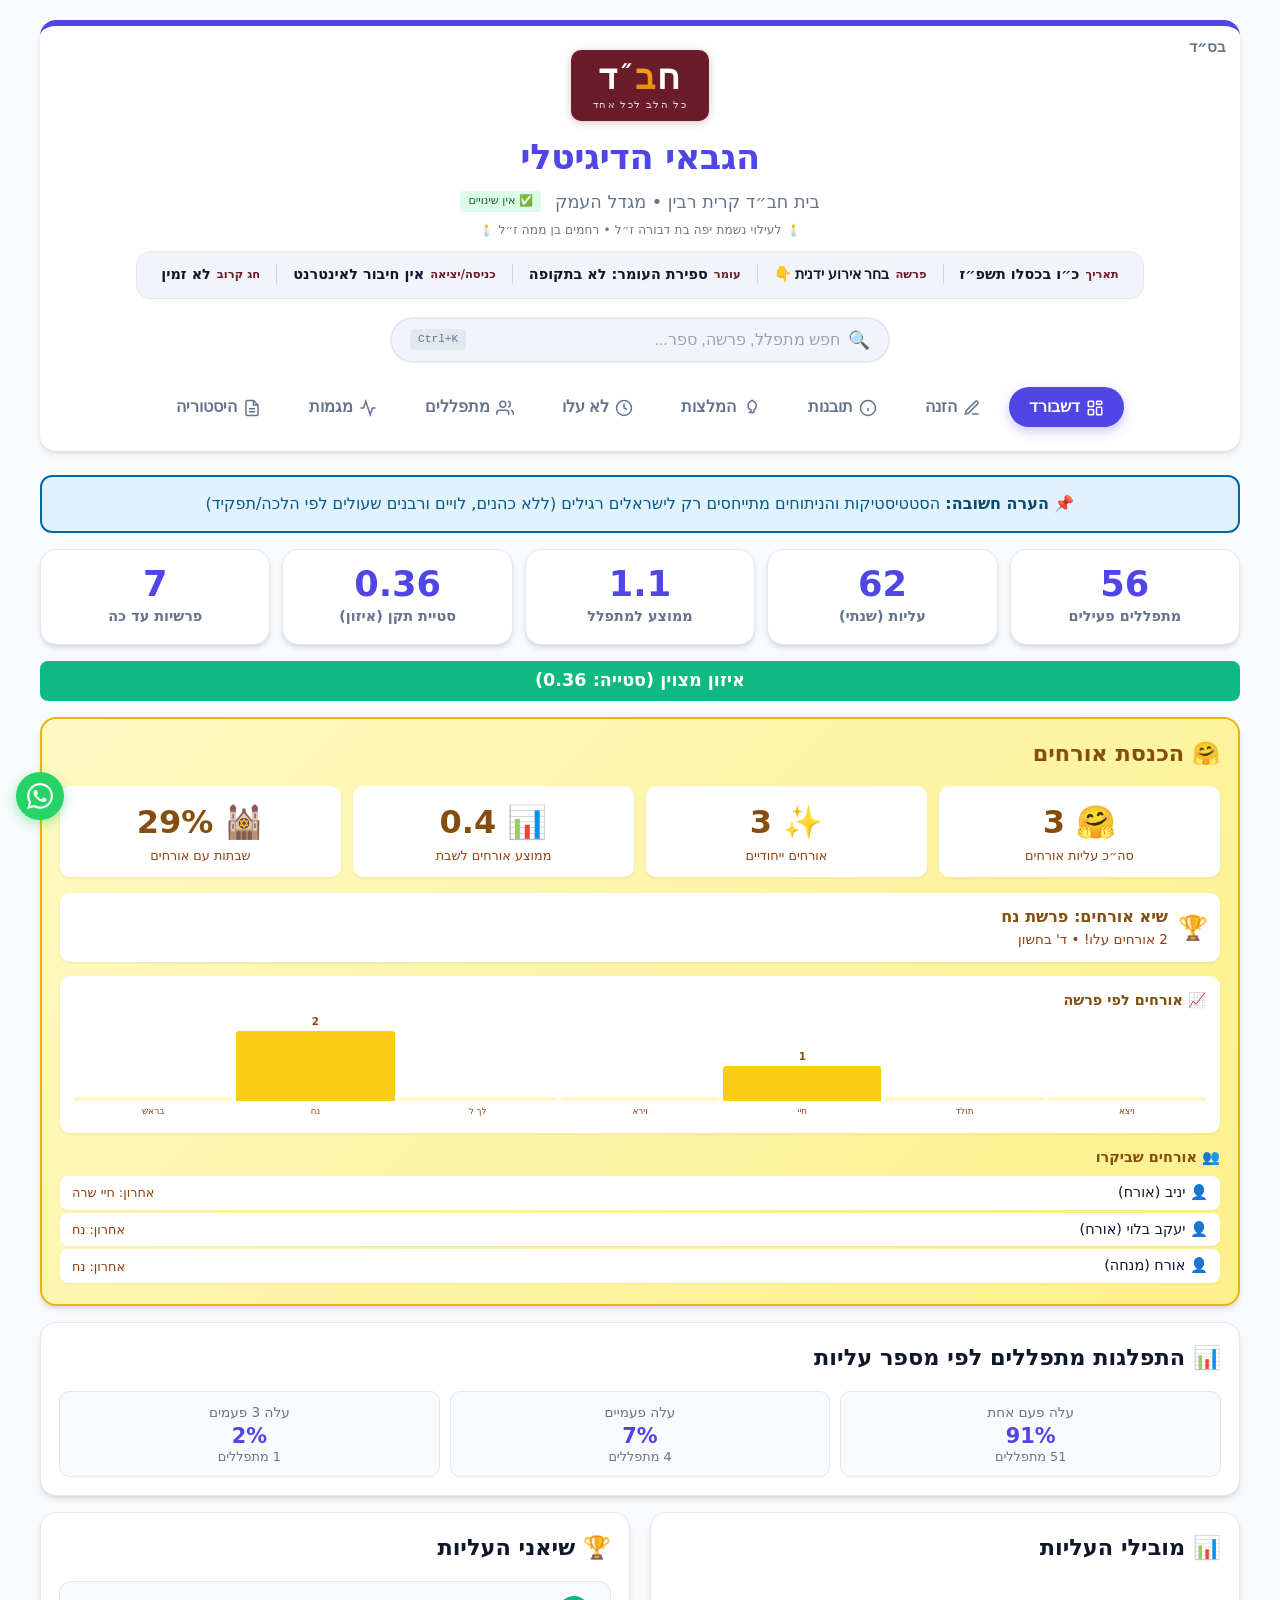
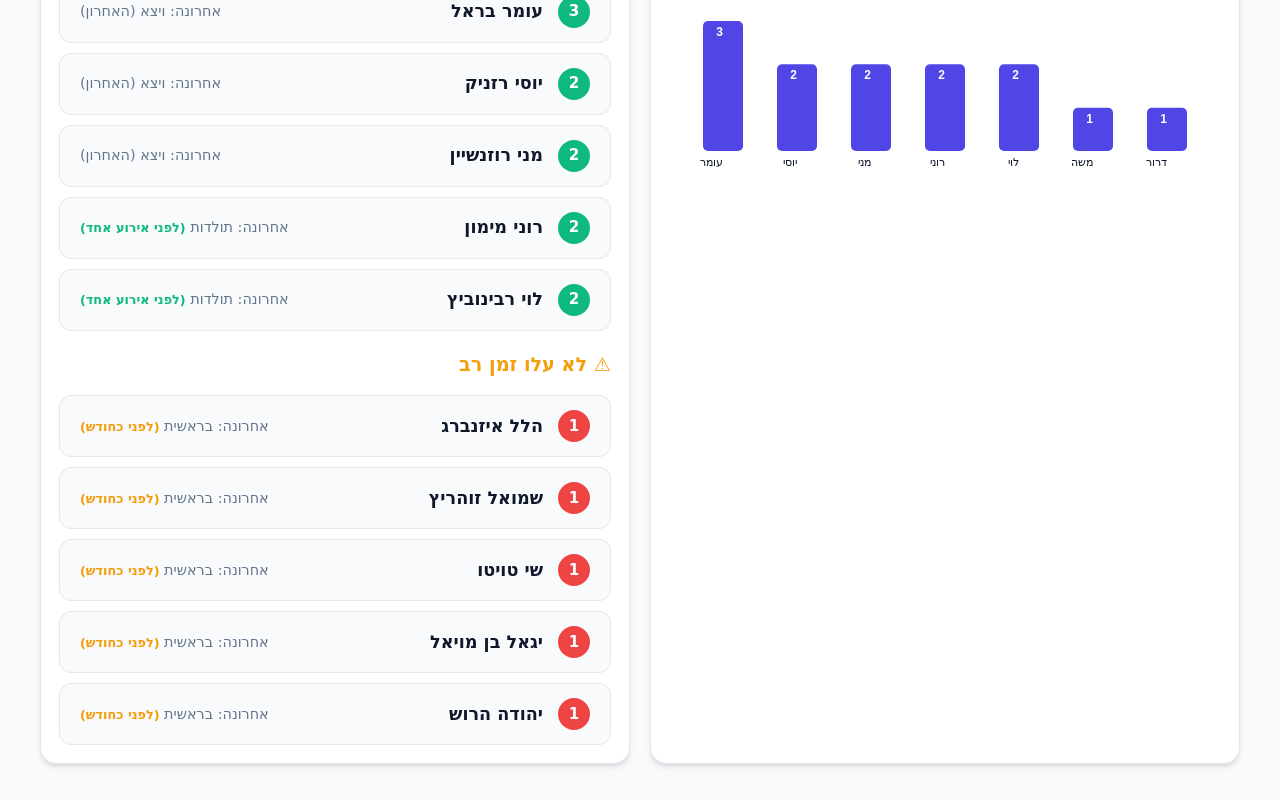
==== commit 2c59b6e2: "feat: uniform zmanim cards with Chabad branding + WhatsApp FAB Zmanim cards (mobile): - Uniform 50% " ====
--- a/Aliyot-Pro-CHABAD_Pro_DIGI_cloudflare_ready.html
+++ b/Aliyot-Pro-CHABAD_Pro_DIGI_cloudflare_ready.html
@@ -125,7 +125,7 @@
       font-size: 0.9rem;
     }
     .zman-item { display: flex; align-items: center; gap: 6px; }
-    .zman-label { color: var(--text-muted); font-size: 0.72rem; font-weight: 700; }
+    .zman-label { color: #6b1c2a; font-size: 0.72rem; font-weight: 700; }
     .zman-sep { width: 1px; height: 20px; background: #cbd5e1; flex-shrink: 0; }
     /* Navigation Tabs */
     .tabs {
@@ -156,19 +156,27 @@
       box-shadow: 0 4px 12px rgba(79, 70, 229, 0.3);
     }
     .tab-share-btn {
-      margin-right: 8px;
-      background: #eef2ff;
-      color: var(--primary);
-      border: 1px solid #c7d2fe;
-      border-radius: 999px;
-      padding: 6px 12px;
-      font-size: 0.82rem;
-      font-weight: 700;
+      position: fixed;
+      bottom: 80px;
+      left: 16px;
+      z-index: 998;
+      width: 48px;
+      height: 48px;
+      border-radius: 50%;
+      background: #25d366;
+      color: white;
+      border: none;
+      box-shadow: 0 4px 12px rgba(37,211,102,0.4);
       cursor: pointer;
       transition: all 0.2s;
-      white-space: nowrap;
-    }
-    .tab-share-btn:hover { background: #dbeafe; border-color: #93c5fd; }
+      display: flex;
+      align-items: center;
+      justify-content: center;
+      padding: 0;
+      font-size: 0;
+    }
+    .tab-share-btn:hover { background: #1ebe57; transform: scale(1.08); }
+    .tab-share-btn svg { width: 26px; height: 26px; fill: white; }
     /* Main Content Area */
     .tab-panel { display: none; animation: fadeIn 0.3s ease-out; }
     .tab-panel.active { display: block; }
@@ -449,17 +457,18 @@
         width: 100%;
       }
       .zman-item {
+        flex: 1 1 calc(50% - 6px);
+        max-width: calc(50% - 3px);
         flex-direction: column;
         gap: 1px;
         align-items: center;
-        background: white;
-        border: 1px solid var(--border);
+        background: #fdf2f4;
+        border: 1px solid #e8b4bc;
         border-radius: 8px;
-        padding: 5px 10px;
-        min-width: calc(33% - 6px);
+        padding: 6px 8px;
         text-align: center;
       }
-      .zman-label { font-size: 0.6rem; color: var(--primary); font-weight: 800; }
+      .zman-label { font-size: 0.6rem; color: #6b1c2a; font-weight: 800; }
       .zman-sep { display: none; }
 
       /* ---- Global search: full width ---- */
@@ -540,11 +549,12 @@
       /* ---- Buttons: touch-friendly ---- */
       .btn { min-height: 44px; padding: 10px 14px; font-size: 0.92rem; }
       .tab-share-btn {
-        width: 100%;
-        margin: 0 0 10px 0;
-        min-height: 44px;
-        font-size: 0.9rem;
-      }
+        bottom: 72px;
+        left: 12px;
+        width: 44px;
+        height: 44px;
+      }
+      .tab-share-btn svg { width: 22px; height: 22px; }
 
       /* ---- Entry form: stacked ---- */
       .aliyah-row {
@@ -1903,15 +1913,14 @@
     function setupTabShareButtons() {
       document.querySelectorAll('.tab-panel').forEach(panel => {
         if (panel.querySelector('.tab-share-btn')) return;
-        const firstHeader = panel.querySelector('h2');
-        if (!firstHeader) return;
         const btn = document.createElement('button');
         btn.type = 'button';
         btn.className = 'tab-share-btn';
-        btn.textContent = '🟢 שתף ב-WhatsApp';
+        btn.innerHTML = '<svg viewBox="0 0 24 24"><path d="M17.472 14.382c-.297-.149-1.758-.867-2.03-.967-.273-.099-.471-.148-.67.15-.197.297-.767.966-.94 1.164-.173.199-.347.223-.644.075-.297-.15-1.255-.463-2.39-1.475-.883-.788-1.48-1.761-1.653-2.059-.173-.297-.018-.458.13-.606.134-.133.298-.347.446-.52.149-.174.198-.298.298-.497.099-.198.05-.371-.025-.52-.075-.149-.669-1.612-.916-2.207-.242-.579-.487-.5-.669-.51-.173-.008-.371-.01-.57-.01-.198 0-.52.074-.792.372-.272.297-1.04 1.016-1.04 2.479 0 1.462 1.065 2.875 1.213 3.074.149.198 2.096 3.2 5.077 4.487.709.306 1.262.489 1.694.625.712.227 1.36.195 1.871.118.571-.085 1.758-.719 2.006-1.413.248-.694.248-1.289.173-1.413-.074-.124-.272-.198-.57-.347m-5.421 7.403h-.004a9.87 9.87 0 01-5.031-1.378l-.361-.214-3.741.982.998-3.648-.235-.374a9.86 9.86 0 01-1.51-5.26c.001-5.45 4.436-9.884 9.888-9.884 2.64 0 5.122 1.03 6.988 2.898a9.825 9.825 0 012.893 6.994c-.003 5.45-4.437 9.884-9.885 9.884m8.413-18.297A11.815 11.815 0 0012.05 0C5.495 0 .16 5.335.157 11.892c0 2.096.547 4.142 1.588 5.945L.057 24l6.305-1.654a11.882 11.882 0 005.683 1.448h.005c6.554 0 11.89-5.335 11.893-11.893a11.821 11.821 0 00-3.48-8.413z"/></svg>';
         btn.setAttribute('aria-label', `שתף ב-WhatsApp את העמוד ${TAB_LABELS[panel.id] || panel.id}`);
+        btn.setAttribute('title', 'שתף ב-WhatsApp');
         btn.addEventListener('click', () => shareTab(panel.id));
-        firstHeader.insertAdjacentElement('afterend', btn);
+        panel.appendChild(btn);
       });
     }
 
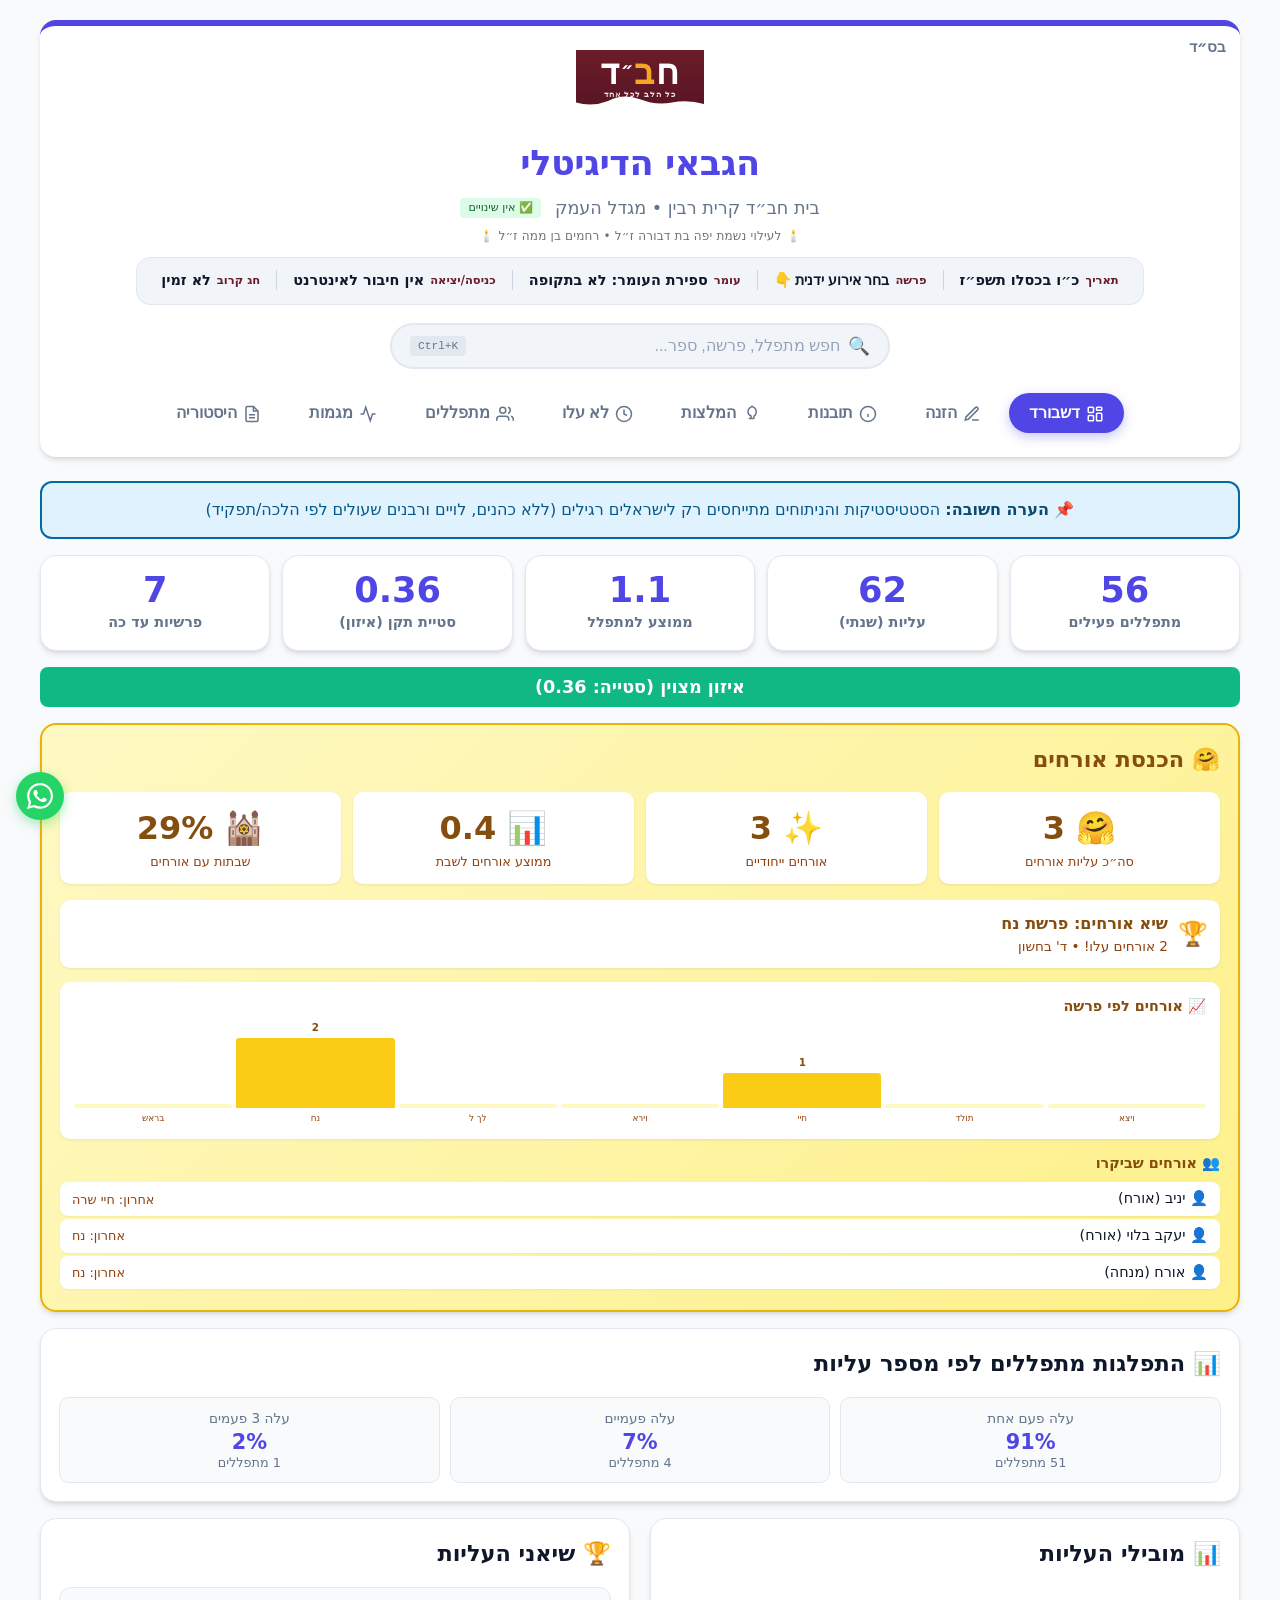
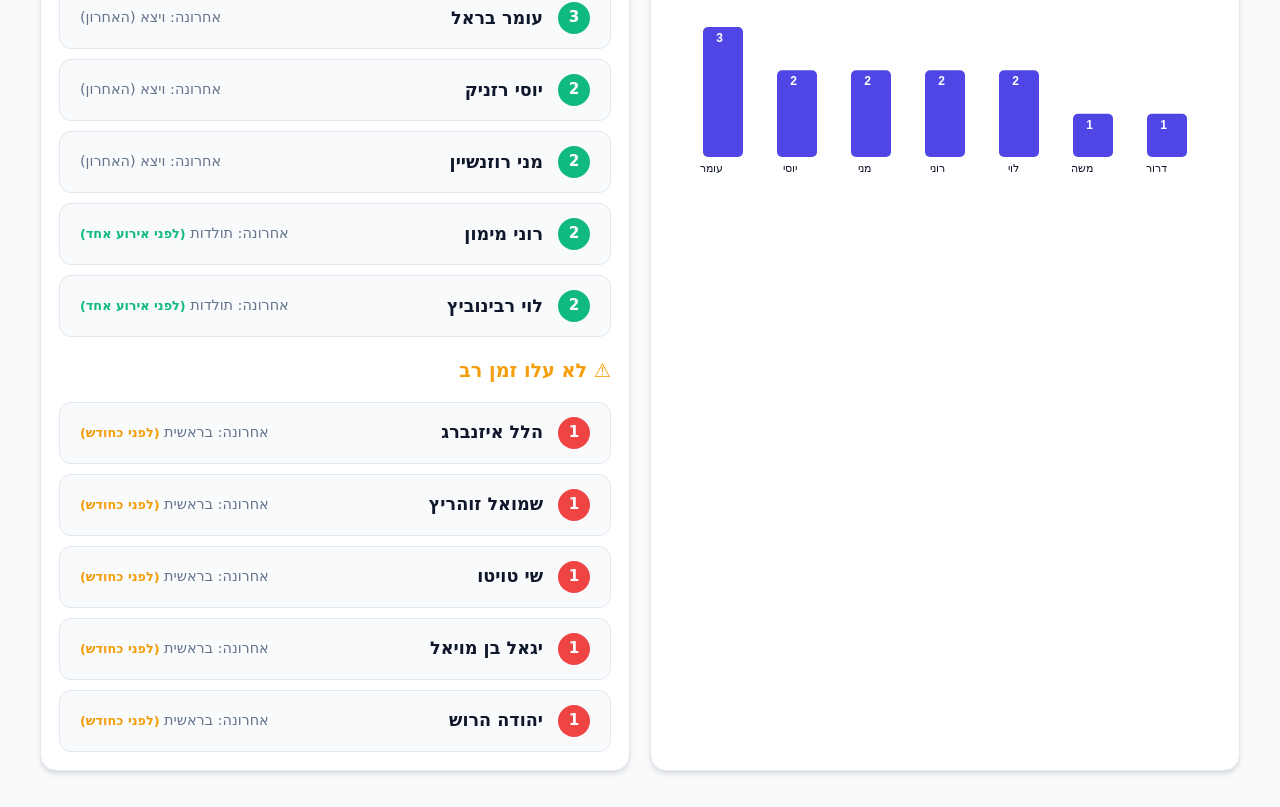
==== commit b19a35d6: "fix: replace CSS-generated logo with img tag + add notes column - Replace all CSS-generated Chabad l" ====
--- a/Aliyot-Pro-CHABAD_Pro_DIGI_cloudflare_ready.html
+++ b/Aliyot-Pro-CHABAD_Pro_DIGI_cloudflare_ready.html
@@ -33,46 +33,13 @@
     .container { max-width: 1200px; margin: 0 auto; }
     /* Chabad Logo */
     .chabad-logo {
-      display: inline-flex;
-      flex-direction: column;
-      align-items: center;
-      background: #6b1c2a;
-      padding: 10px 22px 8px;
-      border-radius: 10px;
+      display: inline-block;
       margin-bottom: 10px;
-      position: relative;
-      box-shadow: 0 2px 8px rgba(107,28,42,0.25);
-    }
-    .chabad-text {
-      font-family: 'Frank Ruhl Libre', 'David', 'SBL Hebrew', serif;
-      font-size: 2.2rem;
-      font-weight: 900;
-      line-height: 1;
-      letter-spacing: 2px;
-      color: white;
-      display: flex;
-      align-items: baseline;
-    }
-    .chabad-bet {
-      background: linear-gradient(160deg, #f5a623 0%, #e8880c 100%);
-      -webkit-background-clip: text;
-      -webkit-text-fill-color: transparent;
-      background-clip: text;
-    }
-    .chabad-quote {
-      font-size: 1.2rem;
-      color: white;
-      margin: 0 1px;
-      align-self: flex-start;
-      position: relative;
-      top: -2px;
-    }
-    .chabad-slogan {
-      font-family: 'Frank Ruhl Libre', 'David', 'SBL Hebrew', serif;
-      font-size: 0.65rem;
-      color: rgba(255,255,255,0.85);
-      letter-spacing: 1.5px;
-      margin-top: 2px;
+    }
+    .chabad-logo img {
+      height: 70px;
+      width: auto;
+      display: block;
     }
     /* Header */
     header {
@@ -177,6 +144,19 @@
     }
     .tab-share-btn:hover { background: #1ebe57; transform: scale(1.08); }
     .tab-share-btn svg { width: 26px; height: 26px; fill: white; }
+    /* Inline circle action buttons */
+    .wa-circle-btn, .clip-circle-btn {
+      width: 44px; height: 44px; min-width: 44px;
+      border-radius: 50%; border: none;
+      display: inline-flex; align-items: center; justify-content: center;
+      cursor: pointer; transition: all 0.2s; padding: 0; flex-shrink: 0;
+    }
+    .wa-circle-btn { background: #25d366; box-shadow: 0 2px 8px rgba(37,211,102,0.3); }
+    .wa-circle-btn:hover { background: #1ebe57; transform: scale(1.08); }
+    .wa-circle-btn svg { width: 22px; height: 22px; fill: white; }
+    .clip-circle-btn { background: #64748b; box-shadow: 0 2px 8px rgba(100,116,139,0.3); }
+    .clip-circle-btn:hover { background: #475569; transform: scale(1.08); }
+    .clip-circle-btn svg { width: 20px; height: 20px; fill: none; stroke: white; stroke-width: 2; }
     /* Main Content Area */
     .tab-panel { display: none; animation: fadeIn 0.3s ease-out; }
     .tab-panel.active { display: block; }
@@ -437,10 +417,8 @@
 
       /* ---- Header: compact ---- */
       header { padding: 12px; margin-bottom: 10px; border-top-width: 4px; }
-      .chabad-logo { padding: 7px 16px 6px; margin-bottom: 6px; border-radius: 8px; }
-      .chabad-text { font-size: 1.6rem; }
-      .chabad-quote { font-size: 0.9rem; }
-      .chabad-slogan { font-size: 0.55rem; }
+      .chabad-logo { margin-bottom: 6px; }
+      .chabad-logo img { height: 55px; }
       .brand-title { font-size: 1.15rem; margin-bottom: 2px; }
       .brand-subtitle { font-size: 0.8rem; flex-wrap: wrap; gap: 4px; }
 
@@ -753,8 +731,7 @@
     <header style="position:relative;">
       <div style="position:absolute; top:10px; right:14px; font-family:'SBL Hebrew','David',serif; font-size:0.95rem; font-weight:700; color:var(--text-muted);">בס״ד</div>
       <div class="chabad-logo" aria-label="חב״ד — כל הלב לכל אחד">
-        <span class="chabad-text"><span class="chabad-het">ח</span><span class="chabad-bet">ב</span><span class="chabad-quote">״</span><span class="chabad-dalet">ד</span></span>
-        <span class="chabad-slogan">כל הלב לכל אחד</span>
+        <img src="chabad-logo.svg" alt="חב״ד — כל הלב לכל אחד">
       </div>
       <div class="brand-title">הגבאי הדיגיטלי</div>
       <div class="brand-subtitle">
@@ -815,6 +792,7 @@
     <main>
       <datalist id="membersDatalist"></datalist>
       <section id="dashboard" class="tab-panel active" role="tabpanel">
+        <div id="yahrzeitBanner"></div>
         <div style="background:#e0f2fe; border:2px solid #0369a1; border-radius:12px; padding:15px; margin-bottom:16px; text-align:center;">
           <strong style="color:#0c4a6e;">📌 הערה חשובה:</strong>
           <span style="color:#075985;"> הסטטיסטיקות והניתוחים מתייחסים רק לישראלים רגילים (ללא כהנים, לויים ורבנים שעולים לפי הלכה/תפקיד)</span>
@@ -985,9 +963,10 @@
         <div class="card" style="margin-top:20px;">
           <h2>💡 המלצות חכמות לשיבוץ</h2>
           <p style="color: var(--text-muted); margin-bottom: 12px;">המערכת ממליצה על מתפללים בעדיפות גבוהה לפי מספר העליות (רק מתפללים פעילים)</p>
-          <div style="display:flex; gap:10px; margin-bottom:12px; flex-wrap:wrap;">
-            <button class="btn btn-success" onclick="sendRecsToWhatsApp()" style="background:#25d366; font-size:1rem;">📱 שלח המלצות לרב בוואטסאפ</button>
-            <button class="btn btn-secondary" onclick="copyRecsToClipboard()" style="font-size:1rem;">📋 העתק לקליפבורד</button>
+          <div style="display:flex; gap:8px; margin-bottom:12px; align-items:center;">
+            <button class="wa-circle-btn" onclick="sendRecsToWhatsApp()" title="שלח המלצות בוואטסאפ" aria-label="שלח המלצות בוואטסאפ"><svg viewBox="0 0 24 24"><path d="M17.472 14.382c-.297-.149-1.758-.867-2.03-.967-.273-.099-.471-.148-.67.15-.197.297-.767.966-.94 1.164-.173.199-.347.223-.644.075-.297-.15-1.255-.463-2.39-1.475-.883-.788-1.48-1.761-1.653-2.059-.173-.297-.018-.458.13-.606.134-.133.298-.347.446-.52.149-.174.198-.298.298-.497.099-.198.05-.371-.025-.52-.075-.149-.669-1.612-.916-2.207-.242-.579-.487-.5-.669-.51-.173-.008-.371-.01-.57-.01-.198 0-.52.074-.792.372-.272.297-1.04 1.016-1.04 2.479 0 1.462 1.065 2.875 1.213 3.074.149.198 2.096 3.2 5.077 4.487.709.306 1.262.489 1.694.625.712.227 1.36.195 1.871.118.571-.085 1.758-.719 2.006-1.413.248-.694.248-1.289.173-1.413-.074-.124-.272-.198-.57-.347m-5.421 7.403h-.004a9.87 9.87 0 01-5.031-1.378l-.361-.214-3.741.982.998-3.648-.235-.374a9.86 9.86 0 01-1.51-5.26c.001-5.45 4.436-9.884 9.888-9.884 2.64 0 5.122 1.03 6.988 2.898a9.825 9.825 0 012.893 6.994c-.003 5.45-4.437 9.884-9.885 9.884m8.413-18.297A11.815 11.815 0 0012.05 0C5.495 0 .16 5.335.157 11.892c0 2.096.547 4.142 1.588 5.945L.057 24l6.305-1.654a11.882 11.882 0 005.683 1.448h.005c6.554 0 11.89-5.335 11.893-11.893a11.821 11.821 0 00-3.48-8.413z"/></svg></button>
+            <button class="clip-circle-btn" onclick="copyRecsToClipboard()" title="העתק לקליפבורד" aria-label="העתק לקליפבורד"><svg viewBox="0 0 24 24"><rect x="9" y="9" width="13" height="13" rx="2"/><path d="M5 15H4a2 2 0 01-2-2V4a2 2 0 012-2h9a2 2 0 012 2v1"/></svg></button>
+            <span style="font-size:0.82rem; color:var(--text-muted);">שלח המלצות / העתק</span>
           </div>
           <div style="display:flex; gap:8px; margin-bottom:12px; flex-wrap:wrap; align-items:center;">
             <input type="text" id="recSearch" placeholder="🔍 חיפוש שם..." class="form-control"
@@ -1011,8 +990,9 @@
           <p style="color: var(--text-muted); margin-bottom: 12px;">
             הרשימה כוללת את כל מי שלא עלו לפחות כ-3 חודשים (בקירוב: 13 שבתות/אירועים אחרונים), ללא קשר לכמות העליות.
           </p>
-          <div style="display:flex; gap:10px; margin-bottom:16px; flex-wrap:wrap;">
-            <button class="btn btn-success" onclick="shareLongAbsentToWhatsApp()" style="background:#25d366;">📱 שתף רשימה בוואטסאפ</button>
+          <div style="display:flex; gap:8px; margin-bottom:12px; align-items:center;">
+            <button class="wa-circle-btn" onclick="shareLongAbsentToWhatsApp()" title="שתף רשימה בוואטסאפ" aria-label="שתף רשימה בוואטסאפ"><svg viewBox="0 0 24 24"><path d="M17.472 14.382c-.297-.149-1.758-.867-2.03-.967-.273-.099-.471-.148-.67.15-.197.297-.767.966-.94 1.164-.173.199-.347.223-.644.075-.297-.15-1.255-.463-2.39-1.475-.883-.788-1.48-1.761-1.653-2.059-.173-.297-.018-.458.13-.606.134-.133.298-.347.446-.52.149-.174.198-.298.298-.497.099-.198.05-.371-.025-.52-.075-.149-.669-1.612-.916-2.207-.242-.579-.487-.5-.669-.51-.173-.008-.371-.01-.57-.01-.198 0-.52.074-.792.372-.272.297-1.04 1.016-1.04 2.479 0 1.462 1.065 2.875 1.213 3.074.149.198 2.096 3.2 5.077 4.487.709.306 1.262.489 1.694.625.712.227 1.36.195 1.871.118.571-.085 1.758-.719 2.006-1.413.248-.694.248-1.289.173-1.413-.074-.124-.272-.198-.57-.347m-5.421 7.403h-.004a9.87 9.87 0 01-5.031-1.378l-.361-.214-3.741.982.998-3.648-.235-.374a9.86 9.86 0 01-1.51-5.26c.001-5.45 4.436-9.884 9.888-9.884 2.64 0 5.122 1.03 6.988 2.898a9.825 9.825 0 012.893 6.994c-.003 5.45-4.437 9.884-9.885 9.884m8.413-18.297A11.815 11.815 0 0012.05 0C5.495 0 .16 5.335.157 11.892c0 2.096.547 4.142 1.588 5.945L.057 24l6.305-1.654a11.882 11.882 0 005.683 1.448h.005c6.554 0 11.89-5.335 11.893-11.893a11.821 11.821 0 00-3.48-8.413z"/></svg></button>
+            <span style="font-size:0.82rem; color:var(--text-muted);">שתף רשימה בוואטסאפ</span>
           </div>
           <div style="display:flex; gap:10px; margin-bottom:12px; flex-wrap:wrap;">
             <input type="text" id="longAbsentSearch" placeholder="🔍 חיפוש מתפלל..." class="form-control"
@@ -1122,8 +1102,8 @@
           <h2>💾 ניהול נתונים וגיבוי</h2>
           <div style="display:flex; gap:10px; margin-bottom:20px; flex-wrap:wrap;">
              <button class="btn btn-primary" onclick="exportToCSV()">📊 ייצא לExcel (CSV)</button>
-             <button class="btn btn-success" onclick="exportToWhatsAppText()" style="background:#25d366;">💬 ייצא טקסט לווטסאפ</button>
-             <button class="btn btn-success" onclick="sendToWhatsApp()" style="background:#128c7e;">📱 שלח לווטסאפ ישירות</button>
+             <button class="wa-circle-btn" onclick="exportToWhatsAppText()" title="ייצא טקסט לווטסאפ" aria-label="ייצא טקסט לווטסאפ"><svg viewBox="0 0 24 24"><path d="M17.472 14.382c-.297-.149-1.758-.867-2.03-.967-.273-.099-.471-.148-.67.15-.197.297-.767.966-.94 1.164-.173.199-.347.223-.644.075-.297-.15-1.255-.463-2.39-1.475-.883-.788-1.48-1.761-1.653-2.059-.173-.297-.018-.458.13-.606.134-.133.298-.347.446-.52.149-.174.198-.298.298-.497.099-.198.05-.371-.025-.52-.075-.149-.669-1.612-.916-2.207-.242-.579-.487-.5-.669-.51-.173-.008-.371-.01-.57-.01-.198 0-.52.074-.792.372-.272.297-1.04 1.016-1.04 2.479 0 1.462 1.065 2.875 1.213 3.074.149.198 2.096 3.2 5.077 4.487.709.306 1.262.489 1.694.625.712.227 1.36.195 1.871.118.571-.085 1.758-.719 2.006-1.413.248-.694.248-1.289.173-1.413-.074-.124-.272-.198-.57-.347m-5.421 7.403h-.004a9.87 9.87 0 01-5.031-1.378l-.361-.214-3.741.982.998-3.648-.235-.374a9.86 9.86 0 01-1.51-5.26c.001-5.45 4.436-9.884 9.888-9.884 2.64 0 5.122 1.03 6.988 2.898a9.825 9.825 0 012.893 6.994c-.003 5.45-4.437 9.884-9.885 9.884m8.413-18.297A11.815 11.815 0 0012.05 0C5.495 0 .16 5.335.157 11.892c0 2.096.547 4.142 1.588 5.945L.057 24l6.305-1.654a11.882 11.882 0 005.683 1.448h.005c6.554 0 11.89-5.335 11.893-11.893a11.821 11.821 0 00-3.48-8.413z"/></svg></button>
+             <button class="wa-circle-btn" onclick="sendToWhatsApp()" title="שלח לווטסאפ ישירות" aria-label="שלח לווטסאפ ישירות" style="background:#128c7e;"><svg viewBox="0 0 24 24"><path d="M17.472 14.382c-.297-.149-1.758-.867-2.03-.967-.273-.099-.471-.148-.67.15-.197.297-.767.966-.94 1.164-.173.199-.347.223-.644.075-.297-.15-1.255-.463-2.39-1.475-.883-.788-1.48-1.761-1.653-2.059-.173-.297-.018-.458.13-.606.134-.133.298-.347.446-.52.149-.174.198-.298.298-.497.099-.198.05-.371-.025-.52-.075-.149-.669-1.612-.916-2.207-.242-.579-.487-.5-.669-.51-.173-.008-.371-.01-.57-.01-.198 0-.52.074-.792.372-.272.297-1.04 1.016-1.04 2.479 0 1.462 1.065 2.875 1.213 3.074.149.198 2.096 3.2 5.077 4.487.709.306 1.262.489 1.694.625.712.227 1.36.195 1.871.118.571-.085 1.758-.719 2.006-1.413.248-.694.248-1.289.173-1.413-.074-.124-.272-.198-.57-.347m-5.421 7.403h-.004a9.87 9.87 0 01-5.031-1.378l-.361-.214-3.741.982.998-3.648-.235-.374a9.86 9.86 0 01-1.51-5.26c.001-5.45 4.436-9.884 9.888-9.884 2.64 0 5.122 1.03 6.988 2.898a9.825 9.825 0 012.893 6.994c-.003 5.45-4.437 9.884-9.885 9.884m8.413-18.297A11.815 11.815 0 0012.05 0C5.495 0 .16 5.335.157 11.892c0 2.096.547 4.142 1.588 5.945L.057 24l6.305-1.654a11.882 11.882 0 005.683 1.448h.005c6.554 0 11.89-5.335 11.893-11.893a11.821 11.821 0 00-3.48-8.413z"/></svg></button>
              <button class="btn btn-secondary" onclick="exportData()">📥 גיבוי מלא (JSON)</button>
              <button class="btn btn-secondary" onclick="document.getElementById('importFile').click()">📤 שחזור מגיבוי</button>
              <input type="file" id="importFile" style="display:none" onchange="importData(this)" accept=".json">
@@ -1262,11 +1242,24 @@
       return (entry && (entry.eventName || entry.parsha || '') || '').trim();
     }
 
+    function isKnownParsha(label) {
+      const txt = String(label || '').trim();
+      if (!txt) return false;
+      for (const parshiot of Object.values(TORAH_BOOKS)) {
+        if (parshiot.includes(txt)) return true;
+      }
+      return false;
+    }
+
     function normalizeHistoryEntry(entry) {
       const rawParsha = String(entry?.parsha || entry?.eventName || '').trim();
       const rawEventName = String(entry?.eventName || rawParsha).trim();
       const flags = (entry?.flags && typeof entry.flags === 'object') ? { ...entry.flags } : {};
-      const eventType = normalizeEventType(entry?.eventType || inferEventTypeFromLabel(rawEventName || rawParsha));
+      let eventType = normalizeEventType(entry?.eventType || inferEventTypeFromLabel(rawEventName || rawParsha));
+      // Fix legacy entries: if tagged as yom_tov but parsha is a known Torah parsha, it's shabbat
+      if (eventType === 'yom_tov' && isKnownParsha(rawParsha)) {
+        eventType = 'shabbat';
+      }
       const eventName = rawEventName || rawParsha || getEventConfig(eventType).label;
       const legacyParsha = rawParsha || eventName;
       return {
@@ -1700,6 +1693,133 @@
       localStorage.setItem('gabbai_fixed_members', JSON.stringify(fixedMap));
     }
 
+    // =========================================
+    // YAHRZEIT (אזכרה) MANAGEMENT
+    // =========================================
+    const HEBREW_MONTHS = [
+      { num: 1, name: 'תשרי' }, { num: 2, name: 'חשוון' }, { num: 3, name: 'כסלו' },
+      { num: 4, name: 'טבת' }, { num: 5, name: 'שבט' }, { num: 6, name: 'אדר' },
+      { num: 7, name: 'ניסן' }, { num: 8, name: 'אייר' }, { num: 9, name: 'סיוון' },
+      { num: 10, name: 'תמוז' }, { num: 11, name: 'אב' }, { num: 12, name: 'אלול' },
+      { num: 13, name: 'אדר א׳' }, { num: 14, name: 'אדר ב׳' }
+    ];
+
+    function getYahrzeitsMap() {
+      return JSON.parse(localStorage.getItem('gabbai_yahrzeits') || '{}');
+    }
+
+    function saveYahrzeitsMap(map) {
+      localStorage.setItem('gabbai_yahrzeits', JSON.stringify(map));
+    }
+
+    function addYahrzeit(memberName, yahrzeit) {
+      const map = getYahrzeitsMap();
+      if (!map[memberName]) map[memberName] = [];
+      map[memberName].push(yahrzeit);
+      saveYahrzeitsMap(map);
+    }
+
+    function removeYahrzeit(memberName, index) {
+      const map = getYahrzeitsMap();
+      if (map[memberName]) {
+        map[memberName].splice(index, 1);
+        if (map[memberName].length === 0) delete map[memberName];
+        saveYahrzeitsMap(map);
+      }
+    }
+
+    function getHebrewDateComponents(date) {
+      date = date || new Date();
+      try {
+        const fmt = (opts) => new Intl.DateTimeFormat('he-IL-u-ca-hebrew', opts).format(date);
+        const day = parseInt(fmt({ day: 'numeric' }));
+        const monthName = fmt({ month: 'long' });
+        return { day, monthName };
+      } catch (e) {
+        return null;
+      }
+    }
+
+    function hebrewMonthNameToLabel(monthName) {
+      // Normalize Intl month names to our labels
+      const n = String(monthName || '').trim();
+      if (n.includes('תשרי')) return 'תשרי';
+      if (n.includes('חשוון') || n.includes('מרחשוון')) return 'חשוון';
+      if (n.includes('כסלו')) return 'כסלו';
+      if (n.includes('טבת')) return 'טבת';
+      if (n.includes('שבט')) return 'שבט';
+      if (n === 'אדר' || n === 'אדר א׳' || n.includes('אדר I')) return 'אדר';
+      if (n === 'אדר ב׳' || n.includes('אדר II')) return 'אדר ב׳';
+      if (n.includes('ניסן')) return 'ניסן';
+      if (n.includes('אייר')) return 'אייר';
+      if (n.includes('סיוון') || n.includes('סיון')) return 'סיוון';
+      if (n.includes('תמוז')) return 'תמוז';
+      if (n.includes('אב')) return 'אב';
+      if (n.includes('אלול')) return 'אלול';
+      return n;
+    }
+
+    function getUpcomingYahrzeits(daysAhead = 7) {
+      const map = getYahrzeitsMap();
+      if (!Object.keys(map).length) return [];
+
+      // Build a set of Hebrew dates for the next daysAhead days
+      const upcomingDates = [];
+      for (let i = 0; i <= daysAhead; i++) {
+        const d = new Date();
+        d.setDate(d.getDate() + i);
+        const heb = getHebrewDateComponents(d);
+        if (heb) {
+          upcomingDates.push({ day: heb.day, month: hebrewMonthNameToLabel(heb.monthName), daysUntil: i, gregDate: d });
+        }
+      }
+
+      const results = [];
+      Object.entries(map).forEach(([memberName, yahrzeits]) => {
+        yahrzeits.forEach(y => {
+          const yMonthName = HEBREW_MONTHS.find(m => m.num === y.hebrewMonth)?.name || '';
+          const match = upcomingDates.find(ud => ud.day === y.hebrewDay && ud.month === yMonthName);
+          if (match) {
+            results.push({
+              memberName,
+              deceased: y.deceased,
+              relation: y.relation,
+              hebrewDateStr: numToGematria(y.hebrewDay) + ' ב' + yMonthName,
+              daysUntil: match.daysUntil
+            });
+          }
+        });
+      });
+
+      results.sort((a, b) => a.daysUntil - b.daysUntil);
+      return results;
+    }
+
+    function handleAddYahrzeit(memberName) {
+      const deceased = document.getElementById('yahrzeitDeceased')?.value.trim();
+      const relation = document.getElementById('yahrzeitRelation')?.value.trim();
+      const month = parseInt(document.getElementById('yahrzeitMonth')?.value);
+      const day = parseInt(document.getElementById('yahrzeitDay')?.value);
+      if (!deceased) { alert('נא להזין שם הנפטר/ת'); return; }
+      if (!month || !day) { alert('נא לבחור חודש ויום עברי'); return; }
+      addYahrzeit(memberName, { deceased, relation, hebrewMonth: month, hebrewDay: day });
+      openProfile(memberName);
+    }
+
+    function buildYahrzeitWhatsAppMessage(item) {
+      let timeLabel = '';
+      if (item.daysUntil === 0) timeLabel = 'היום';
+      else if (item.daysUntil === 1) timeLabel = 'מחר';
+      else timeLabel = `בעוד ${item.daysUntil} ימים`;
+
+      return `שלום,\n` +
+        `תזכורת מבית חב״ד קרית רבין מגדל העמק:\n\n` +
+        `🕯️ יארצייט של ${item.deceased}` + (item.relation ? ` (${item.relation})` : '') + `\n` +
+        `📅 חל ב-${item.hebrewDateStr} (${timeLabel})\n\n` +
+        `נשמח לראותך בבית הכנסת לאמירת קדיש.\n` +
+        `ת.נ.צ.ב.ה`;
+    }
+
     // פונקציה לזיהוי כהנים/לויים/רבנים/אורחים
     function isSpecialRole(memberName, dataRef = null) {
       const name = String(memberName || '').trim().toLowerCase();
@@ -1948,7 +2068,38 @@
       } catch (_) {}
       renderUI();
     }
+    function renderYahrzeitBanner() {
+      const el = document.getElementById('yahrzeitBanner');
+      if (!el) return;
+      const upcoming = getUpcomingYahrzeits(7);
+      if (!upcoming.length) { el.innerHTML = ''; return; }
+
+      const waSvg = '<svg viewBox="0 0 24 24" style="width:20px;height:20px;fill:white;"><path d="M17.472 14.382c-.297-.149-1.758-.867-2.03-.967-.273-.099-.471-.148-.67.15-.197.297-.767.966-.94 1.164-.173.199-.347.223-.644.075-.297-.15-1.255-.463-2.39-1.475-.883-.788-1.48-1.761-1.653-2.059-.173-.297-.018-.458.13-.606.134-.133.298-.347.446-.52.149-.174.198-.298.298-.497.099-.198.05-.371-.025-.52-.075-.149-.669-1.612-.916-2.207-.242-.579-.487-.5-.669-.51-.173-.008-.371-.01-.57-.01-.198 0-.52.074-.792.372-.272.297-1.04 1.016-1.04 2.479 0 1.462 1.065 2.875 1.213 3.074.149.198 2.096 3.2 5.077 4.487.709.306 1.262.489 1.694.625.712.227 1.36.195 1.871.118.571-.085 1.758-.719 2.006-1.413.248-.694.248-1.289.173-1.413-.074-.124-.272-.198-.57-.347m-5.421 7.403h-.004a9.87 9.87 0 01-5.031-1.378l-.361-.214-3.741.982.998-3.648-.235-.374a9.86 9.86 0 01-1.51-5.26c.001-5.45 4.436-9.884 9.888-9.884 2.64 0 5.122 1.03 6.988 2.898a9.825 9.825 0 012.893 6.994c-.003 5.45-4.437 9.884-9.885 9.884m8.413-18.297A11.815 11.815 0 0012.05 0C5.495 0 .16 5.335.157 11.892c0 2.096.547 4.142 1.588 5.945L.057 24l6.305-1.654a11.882 11.882 0 005.683 1.448h.005c6.554 0 11.89-5.335 11.893-11.893a11.821 11.821 0 00-3.48-8.413z"/></svg>';
+
+      const items = upcoming.map(item => {
+        const timeLabel = item.daysUntil === 0 ? '<strong style="color:#fbbf24;">היום!</strong>' :
+                          item.daysUntil === 1 ? '<strong style="color:#fb923c;">מחר</strong>' :
+                          `בעוד ${item.daysUntil} ימים`;
+        const msg = buildYahrzeitWhatsAppMessage(item);
+        const waUrl = `https://wa.me/?text=${encodeURIComponent(msg)}`;
+        return `<div style="display:flex; align-items:center; gap:10px; padding:8px 0; border-bottom:1px solid rgba(255,255,255,0.15);">
+          <div style="flex:1;">
+            <div style="font-weight:700;">${item.memberName}</div>
+            <div style="font-size:0.85rem; opacity:0.9;">${item.deceased}${item.relation ? ' (' + item.relation + ')' : ''} • ${item.hebrewDateStr} • ${timeLabel}</div>
+          </div>
+          <a href="${waUrl}" target="_blank" rel="noopener noreferrer" class="wa-circle-btn" style="width:36px;height:36px;min-width:36px;flex-shrink:0;" title="שלח תזכורת בוואטסאפ">${waSvg}</a>
+        </div>`;
+      }).join('');
+
+      el.innerHTML = `
+        <div style="background:linear-gradient(135deg,#6b1c2a,#8b2240); color:white; border-radius:14px; padding:16px; margin-bottom:16px; box-shadow:0 4px 12px rgba(107,28,42,0.3);">
+          <div style="font-size:1.1rem; font-weight:800; margin-bottom:8px;">🕯️ אזכרות קרובות (${upcoming.length})</div>
+          ${items}
+        </div>`;
+    }
+
     function renderUI() {
+      renderYahrzeitBanner();
       const stats = getStats();
       // Stats
       document.getElementById('statTotalMembers').textContent = stats.totalMembers;
@@ -3571,6 +3722,14 @@
             delete att[oldName];
             localStorage.setItem('gabbai_attendance', JSON.stringify(att));
           }
+          // עדכן יארצייט
+          const yz = getYahrzeitsMap();
+          if (yz[oldName]) {
+            if (!yz[newName]) yz[newName] = yz[oldName];
+            else yz[newName] = [...yz[newName], ...yz[oldName]];
+            delete yz[oldName];
+            saveYahrzeitsMap(yz);
+          }
           saveData(data);
           renderUI();
         }
@@ -4011,8 +4170,48 @@
       // Notes
       html += `<div class="profile-section">
         <div class="profile-section-title">📝 הערות פרטיות</div>
-        <textarea class="profile-notes" id="profileNotes" placeholder="יארצייט, העדפות עלייה, הערות..."
+        <textarea class="profile-notes" id="profileNotes" placeholder="העדפות עלייה, הערות..."
           oninput="saveProfileNote('${name.replace(/'/g,"\\'")}')">${notes[name] || ''}</textarea>
+      </div>`;
+
+      // Yahrzeits
+      const yahrzeitsMap = getYahrzeitsMap();
+      const memberYahrzeits = yahrzeitsMap[name] || [];
+      const esc = name.replace(/'/g, "\\'");
+      html += `<div class="profile-section">
+        <div class="profile-section-title">🕯️ יארצייט / אזכרות</div>`;
+      if (memberYahrzeits.length) {
+        memberYahrzeits.forEach((y, i) => {
+          const mName = HEBREW_MONTHS.find(m => m.num === y.hebrewMonth)?.name || '';
+          const dateStr = numToGematria(y.hebrewDay) + ' ב' + mName;
+          html += `<div style="display:flex; justify-content:space-between; align-items:center; padding:6px 10px; margin:4px 0; background:#fdf2f4; border:1px solid #e8b4bc; border-radius:8px; font-size:0.88rem;">
+            <div>
+              <strong>${y.deceased}</strong>${y.relation ? ` <span style="color:var(--text-muted);">(${y.relation})</span>` : ''}
+              <span style="color:#6b1c2a; font-weight:700; margin-right:6px;">${dateStr}</span>
+            </div>
+            <button onclick="removeYahrzeit('${esc}',${i});openProfile('${esc}');" style="background:none; border:none; cursor:pointer; color:#ef4444; font-size:1rem; padding:4px;" title="מחק אזכרה">✕</button>
+          </div>`;
+        });
+      } else {
+        html += `<div style="color:var(--text-muted); font-size:0.85rem; text-align:center; padding:8px;">אין אזכרות רשומות</div>`;
+      }
+      html += `
+        <div style="margin-top:10px; padding:10px; background:#f8fafc; border-radius:10px; border:1px solid var(--border);">
+          <div style="font-size:0.82rem; font-weight:700; margin-bottom:8px; color:#6b1c2a;">הוסף אזכרה חדשה</div>
+          <input type="text" id="yahrzeitDeceased" class="form-control" placeholder="שם הנפטר/ת" style="margin-bottom:6px; font-size:0.88rem;">
+          <input type="text" id="yahrzeitRelation" class="form-control" placeholder="קרבה (אבא, אמא, סבא...)" style="margin-bottom:6px; font-size:0.88rem;">
+          <div style="display:flex; gap:6px; margin-bottom:8px;">
+            <select id="yahrzeitMonth" class="form-control" style="flex:1; font-size:0.88rem;">
+              <option value="">חודש עברי...</option>
+              ${HEBREW_MONTHS.map(m => `<option value="${m.num}">${m.name}</option>`).join('')}
+            </select>
+            <select id="yahrzeitDay" class="form-control" style="flex:0 0 80px; font-size:0.88rem;">
+              <option value="">יום...</option>
+              ${Array.from({length:30},(_,i)=> `<option value="${i+1}">${numToGematria(i+1)}</option>`).join('')}
+            </select>
+          </div>
+          <button class="btn btn-primary" onclick="handleAddYahrzeit('${esc}')" style="width:100%; font-size:0.88rem; min-height:38px; background:#6b1c2a;">🕯️ הוסף אזכרה</button>
+        </div>
       </div>`;
 
       html += `</div>`; // end main
@@ -4899,6 +5098,7 @@
         data.tags = JSON.parse(localStorage.getItem('gabbai_tags') || '{}');
         data.guestMembers = JSON.parse(localStorage.getItem('gabbai_guest_members') || '{}');
         data.fixedMembers = JSON.parse(localStorage.getItem('gabbai_fixed_members') || '{}');
+        data.yahrzeits = JSON.parse(localStorage.getItem('gabbai_yahrzeits') || '{}');
         const json = JSON.stringify(data, null, 2);
         const blob = new Blob([json], {type: "application/json"});
         const url = URL.createObjectURL(blob);
@@ -4947,6 +5147,10 @@
                       localStorage.setItem('gabbai_fixed_members', JSON.stringify(data.fixedMembers));
                       delete data.fixedMembers;
                     }
+                    if (data.yahrzeits) {
+                      localStorage.setItem('gabbai_yahrzeits', JSON.stringify(data.yahrzeits));
+                      delete data.yahrzeits;
+                    }
                     // סנכרן ספירות עליות מההיסטוריה
                     const actualCounts = {};
                     const actualLast = {};
@@ -5023,6 +5227,7 @@
             localStorage.removeItem('gabbai_attendance');
             localStorage.removeItem('gabbai_notes');
             localStorage.removeItem('gabbai_tags');
+            localStorage.removeItem('gabbai_yahrzeits');
             location.reload();
         }
     }
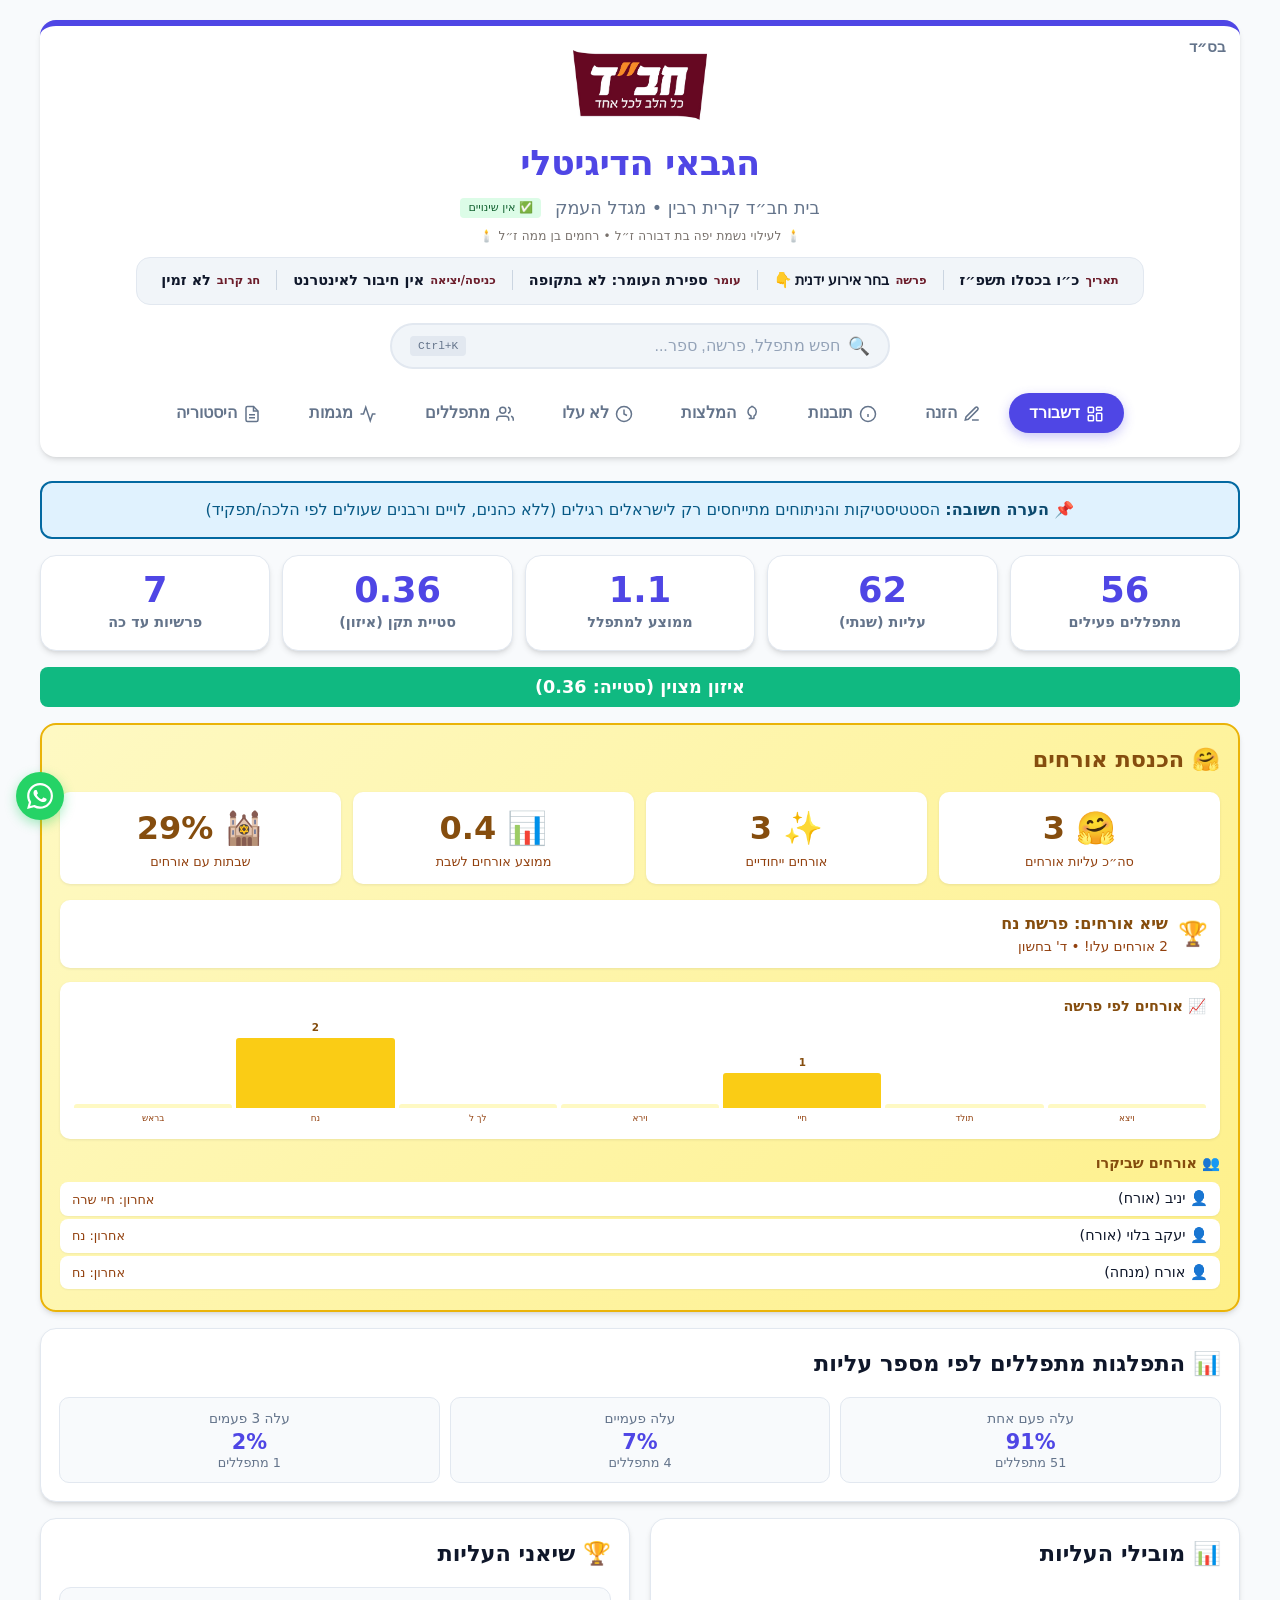
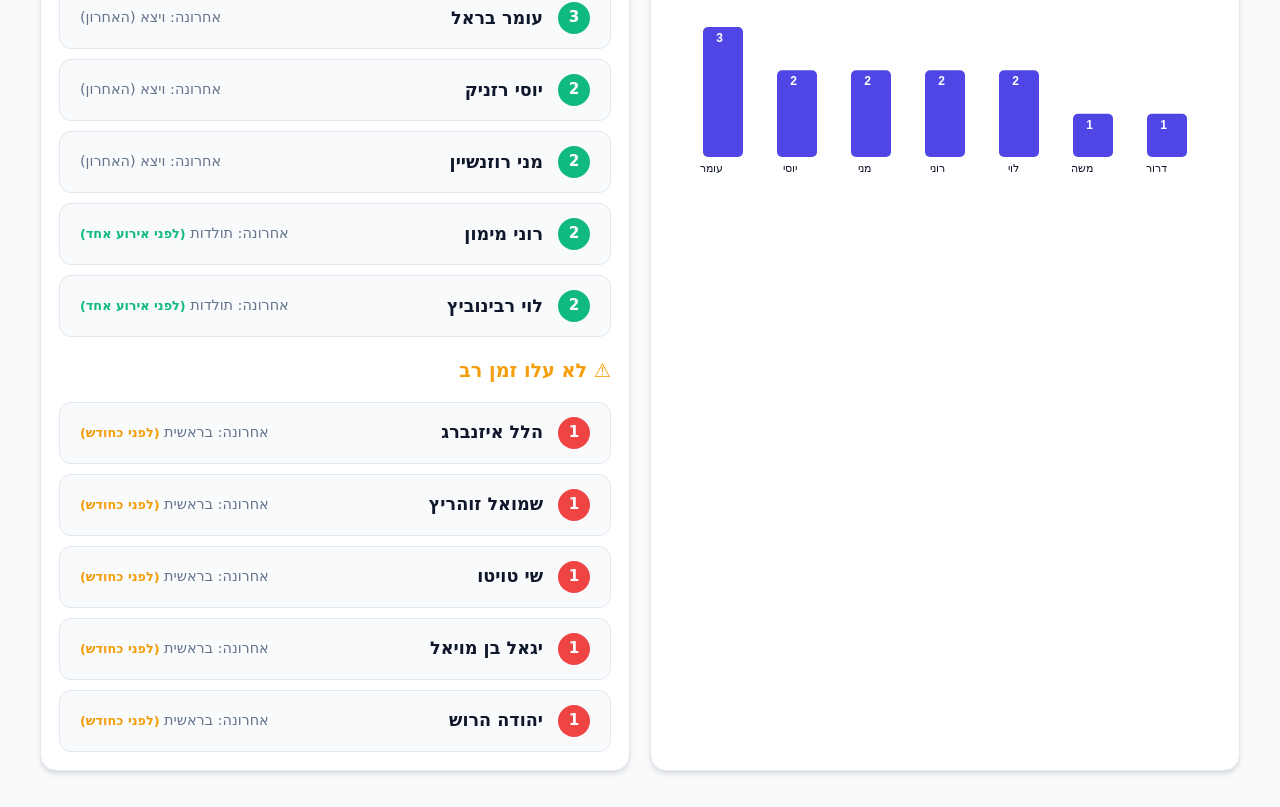
==== commit c0bd2a9b: "fix: use actual logo.jpeg image instead of SVG Replace all logo references to use logo.jpeg from rep" ====
--- a/Aliyot-Pro-CHABAD_Pro_DIGI_cloudflare_ready.html
+++ b/Aliyot-Pro-CHABAD_Pro_DIGI_cloudflare_ready.html
@@ -731,7 +731,7 @@
     <header style="position:relative;">
       <div style="position:absolute; top:10px; right:14px; font-family:'SBL Hebrew','David',serif; font-size:0.95rem; font-weight:700; color:var(--text-muted);">בס״ד</div>
       <div class="chabad-logo" aria-label="חב״ד — כל הלב לכל אחד">
-        <img src="chabad-logo.svg" alt="חב״ד — כל הלב לכל אחד">
+        <img src="logo.jpeg" alt="חב״ד — כל הלב לכל אחד">
       </div>
       <div class="brand-title">הגבאי הדיגיטלי</div>
       <div class="brand-subtitle">
